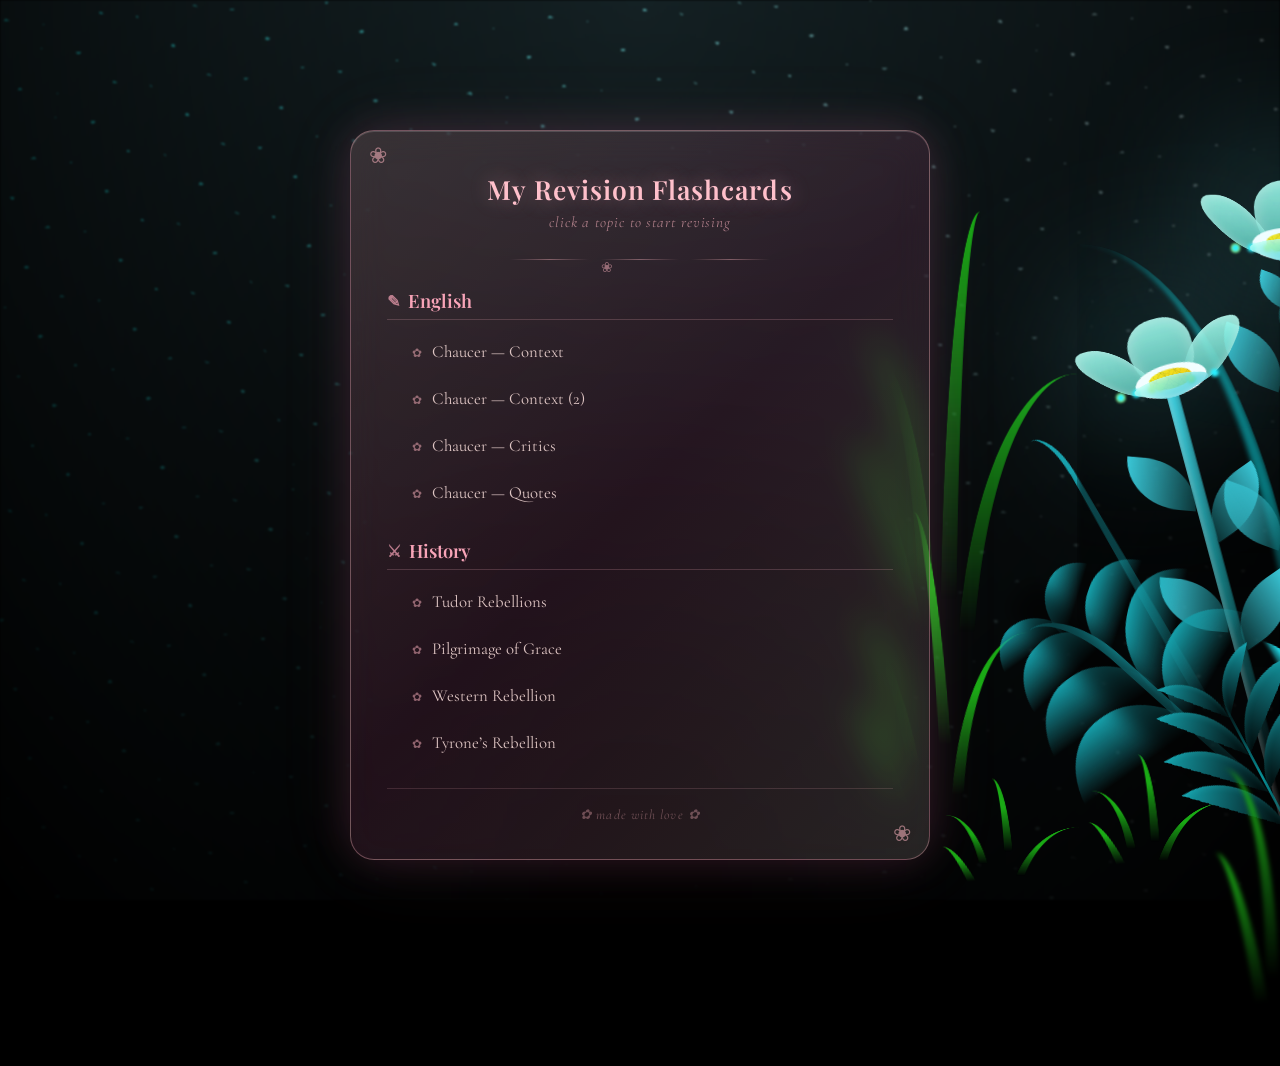
==== index.html @ 647a9990 "chaucer" ====
<!DOCTYPE html>
<html lang="en">
<head>
  <meta charset="UTF-8">
  <meta name="viewport" content="width=device-width, initial-scale=1.0">
  <title>Flashcards</title>
  <style>
    @import url('https://fonts.googleapis.com/css2?family=Playfair+Display:ital,wght@0,400;0,600;1,400&family=Cormorant+Garamond:ital,wght@0,400;0,600;1,400&display=swap');

    *, *::after, *::before {
      padding: 0;
      margin: 0;
      box-sizing: border-box;
    }

    :root {
      --dark-color: #000;
    }

    body {
      display: flex;
      align-items: flex-end;
      justify-content: center;
      min-height: 100vh;
      background-color: var(--dark-color);
      overflow-x: hidden;
      overflow-y: auto;
      perspective: 1000px;
    }

    /* ── Night sky ── */
    .night {
      position: fixed;
      left: 50%; top: 0;
      transform: translateX(-50%);
      width: 100%; height: 100%;
      filter: blur(0.1vmin);
      background-image:
        radial-gradient(ellipse at top, transparent 0%, var(--dark-color)),
        radial-gradient(ellipse at bottom, var(--dark-color), rgba(145,233,255,0.2)),
        repeating-linear-gradient(220deg, #000 0px, #000 19px, transparent 19px, transparent 22px),
        repeating-linear-gradient(189deg, #000 0px, #000 19px, transparent 19px, transparent 22px),
        repeating-linear-gradient(148deg, #000 0px, #000 19px, transparent 19px, transparent 22px),
        linear-gradient(90deg, rgb(0,255,250), rgb(240,240,240));
    }

    /* ── Bibliography Panel ── */
    .bibliography {
      position: relative;
      z-index: 200;
      width: 90%;
      max-width: 580px;
      margin: 60px auto 40px;
      padding: 40px 36px 36px;
      background: linear-gradient(135deg, rgba(255,182,193,0.18) 0%, rgba(255,105,180,0.12) 50%, rgba(255,228,225,0.15) 100%);
      backdrop-filter: blur(18px);
      -webkit-backdrop-filter: blur(18px);
      border: 1.5px solid rgba(255,182,193,0.35);
      border-radius: 24px;
      box-shadow:
        0 0 40px rgba(255,105,180,0.15),
        0 0 80px rgba(255,182,193,0.08),
        inset 0 1px 0 rgba(255,255,255,0.15);
    }

    .bibliography::before,
    .bibliography::after {
      content: "\2740";
      position: absolute;
      font-size: 22px;
      color: rgba(255,182,193,0.55);
    }
    .bibliography::before { top: 12px; left: 18px; }
    .bibliography::after  { bottom: 12px; right: 18px; content: "\2740"; }

    .bibliography h1 {
      font-family: 'Playfair Display', Georgia, serif;
      font-size: 1.65rem;
      font-weight: 600;
      text-align: center;
      color: #ffc0cb;
      margin-bottom: 6px;
      letter-spacing: 0.04em;
      text-shadow: 0 0 20px rgba(255,182,193,0.4);
    }

    .bibliography .subtitle {
      text-align: center;
      font-family: 'Cormorant Garamond', Georgia, serif;
      font-style: italic;
      font-size: 0.95rem;
      color: rgba(255,182,193,0.6);
      margin-bottom: 28px;
      letter-spacing: 0.06em;
    }

    .bibliography .divider {
      display: flex;
      align-items: center;
      gap: 12px;
      margin: 0 auto 28px;
      max-width: 260px;
    }
    .bibliography .divider span {
      flex: 1;
      height: 1px;
      background: linear-gradient(90deg, transparent, rgba(255,182,193,0.4), transparent);
    }
    .bibliography .divider .flower-icon {
      font-size: 14px;
      color: rgba(255,182,193,0.5);
    }

    .subject-group {
      margin-bottom: 26px;
    }

    .subject-group h2 {
      font-family: 'Playfair Display', Georgia, serif;
      font-size: 1.15rem;
      font-weight: 600;
      color: #f8a4b8;
      margin-bottom: 12px;
      padding-bottom: 6px;
      border-bottom: 1px solid rgba(255,182,193,0.2);
      display: flex;
      align-items: center;
      gap: 8px;
    }

    .subject-group h2 .icon {
      font-size: 16px;
      opacity: 0.7;
    }

    .topic-links {
      list-style: none;
      padding-left: 8px;
    }

    .topic-links li {
      margin-bottom: 8px;
    }

    .topic-links a {
      font-family: 'Cormorant Garamond', Georgia, serif;
      font-size: 1.05rem;
      color: rgba(255,228,225,0.85);
      text-decoration: none;
      padding: 8px 16px;
      display: inline-block;
      border-radius: 12px;
      border: 1px solid transparent;
      transition: all 0.3s ease;
      position: relative;
    }

    .topic-links a::before {
      content: "\273F";
      margin-right: 10px;
      font-size: 12px;
      color: rgba(255,182,193,0.5);
      transition: color 0.3s ease;
    }

    .topic-links a:hover {
      background: rgba(255,182,193,0.12);
      border-color: rgba(255,182,193,0.25);
      color: #fff;
      text-shadow: 0 0 12px rgba(255,182,193,0.3);
    }

    .topic-links a:hover::before {
      color: #ffb6c1;
    }

    .bib-footer {
      text-align: center;
      margin-top: 20px;
      padding-top: 16px;
      border-top: 1px solid rgba(255,182,193,0.15);
    }

    .bib-footer span {
      font-family: 'Cormorant Garamond', Georgia, serif;
      font-style: italic;
      font-size: 0.85rem;
      color: rgba(255,182,193,0.35);
      letter-spacing: 0.08em;
    }

    /* ── Flowers ── */
    .flowers {
      position: relative;
      transform: scale(0.9);
    }

    .flower {
      position: absolute;
      bottom: 10vmin;
      transform-origin: bottom center;
      z-index: 10;
      --fl-speed: 0.8s;
    }

    /* Flower 1 */
    .flower--1 { animation: moving-flower-1 4s linear infinite; }
    .flower--1 .flower__line { height: 70vmin; animation-delay: 0.3s; }
    .flower--1 .flower__line__leaf--1 { animation: blooming-leaf-right var(--fl-speed) 1.6s backwards; }
    .flower--1 .flower__line__leaf--2 { animation: blooming-leaf-right var(--fl-speed) 1.4s backwards; }
    .flower--1 .flower__line__leaf--3 { animation: blooming-leaf-left var(--fl-speed) 1.2s backwards; }
    .flower--1 .flower__line__leaf--4 { animation: blooming-leaf-left var(--fl-speed) 1s backwards; }
    .flower--1 .flower__line__leaf--5 { animation: blooming-leaf-right var(--fl-speed) 1.8s backwards; }
    .flower--1 .flower__line__leaf--6 { animation: blooming-leaf-left var(--fl-speed) 2s backwards; }

    /* Flower 2 */
    .flower--2 { left: 50%; transform: rotate(20deg); animation: moving-flower-2 4s linear infinite; }
    .flower--2 .flower__line { height: 60vmin; animation-delay: 0.6s; }
    .flower--2 .flower__line__leaf--1 { animation: blooming-leaf-right var(--fl-speed) 1.9s backwards; }
    .flower--2 .flower__line__leaf--2 { animation: blooming-leaf-right var(--fl-speed) 1.7s backwards; }
    .flower--2 .flower__line__leaf--3 { animation: blooming-leaf-left var(--fl-speed) 1.5s backwards; }
    .flower--2 .flower__line__leaf--4 { animation: blooming-leaf-left var(--fl-speed) 1.3s backwards; }

    /* Flower 3 */
    .flower--3 { left: 50%; transform: rotate(-15deg); animation: moving-flower-3 4s linear infinite; }
    .flower--3 .flower__line { animation-delay: 0.9s; }
    .flower--3 .flower__line__leaf--1 { animation: blooming-leaf-right var(--fl-speed) 2.5s backwards; }
    .flower--3 .flower__line__leaf--2 { animation: blooming-leaf-right var(--fl-speed) 2.3s backwards; }
    .flower--3 .flower__line__leaf--3 { animation: blooming-leaf-left var(--fl-speed) 2.1s backwards; }
    .flower--3 .flower__line__leaf--4 { animation: blooming-leaf-left var(--fl-speed) 1.9s backwards; }

    /* Flower leafs (petals) */
    .flower__leafs {
      position: relative;
      animation: blooming-flower 2s backwards;
    }
    .flower__leafs--1 { animation-delay: 1.1s; }
    .flower__leafs--2 { animation-delay: 1.4s; }
    .flower__leafs--3 { animation-delay: 1.7s; }

    .flower__leafs::after {
      content: "";
      position: absolute;
      left: 0; top: 0;
      transform: translate(-50%, -100%);
      width: 8vmin; height: 8vmin;
      background-color: #6bf0ff;
      filter: blur(10vmin);
    }

    .flower__leaf {
      position: absolute;
      bottom: 0; left: 50%;
      width: 8vmin; height: 11vmin;
      border-radius: 51% 49% 47% 53% / 44% 45% 55% 69%;
      background-color: #a7ffee;
      background-image: linear-gradient(to top, #54b8aa, #a7ffee);
      transform-origin: bottom center;
      opacity: 0.9;
      box-shadow: inset 0 0 2vmin rgba(255,255,255,0.5);
    }
    .flower__leaf--1 { transform: translate(-10%, 1%) rotateY(40deg) rotateX(-50deg); }
    .flower__leaf--2 { transform: translate(-50%, -4%) rotateX(40deg); }
    .flower__leaf--3 { transform: translate(-90%, 0%) rotateY(45deg) rotateX(50deg); }
    .flower__leaf--4 {
      width: 8vmin; height: 8vmin;
      transform-origin: bottom left;
      border-radius: 4vmin 10vmin 4vmin 4vmin;
      transform: translate(-0%, 18%) rotateX(70deg) rotate(-43deg);
      background-image: linear-gradient(to top, #39c6d6, #a7ffee);
      z-index: 1; opacity: 0.8;
    }

    /* White circle (flower center) */
    .flower__white-circle {
      position: absolute;
      left: -3.5vmin; top: -3vmin;
      width: 9vmin; height: 4vmin;
      border-radius: 50%;
      background-color: #fff;
    }
    .flower__white-circle::after {
      content: "";
      position: absolute;
      left: 50%; top: 45%;
      transform: translate(-50%, -50%);
      width: 60%; height: 60%;
      border-radius: inherit;
      background-image:
        repeating-linear-gradient(135deg, rgba(0,0,0,0.03) 0px, rgba(0,0,0,0.03) 1px, transparent 1px, transparent 12px),
        repeating-linear-gradient(45deg, rgba(0,0,0,0.03) 0px, rgba(0,0,0,0.03) 1px, transparent 1px, transparent 12px),
        repeating-linear-gradient(67.5deg, rgba(0,0,0,0.03) 0px, rgba(0,0,0,0.03) 1px, transparent 1px, transparent 12px),
        repeating-linear-gradient(135deg, rgba(0,0,0,0.03) 0px, rgba(0,0,0,0.03) 1px, transparent 1px, transparent 12px),
        repeating-linear-gradient(45deg, rgba(0,0,0,0.03) 0px, rgba(0,0,0,0.03) 1px, transparent 1px, transparent 12px),
        repeating-linear-gradient(112.5deg, rgba(0,0,0,0.03) 0px, rgba(0,0,0,0.03) 1px, transparent 1px, transparent 12px),
        repeating-linear-gradient(112.5deg, rgba(0,0,0,0.03) 0px, rgba(0,0,0,0.03) 1px, transparent 1px, transparent 12px),
        repeating-linear-gradient(45deg, rgba(0,0,0,0.03) 0px, rgba(0,0,0,0.03) 1px, transparent 1px, transparent 12px),
        repeating-linear-gradient(22.5deg, rgba(0,0,0,0.03) 0px, rgba(0,0,0,0.03) 1px, transparent 1px, transparent 12px),
        repeating-linear-gradient(45deg, rgba(0,0,0,0.03) 0px, rgba(0,0,0,0.03) 1px, transparent 1px, transparent 12px),
        repeating-linear-gradient(22.5deg, rgba(0,0,0,0.03) 0px, rgba(0,0,0,0.03) 1px, transparent 1px, transparent 12px),
        repeating-linear-gradient(135deg, rgba(0,0,0,0.03) 0px, rgba(0,0,0,0.03) 1px, transparent 1px, transparent 12px),
        repeating-linear-gradient(157.5deg, rgba(0,0,0,0.03) 0px, rgba(0,0,0,0.03) 1px, transparent 1px, transparent 12px),
        repeating-linear-gradient(67.5deg, rgba(0,0,0,0.03) 0px, rgba(0,0,0,0.03) 1px, transparent 1px, transparent 12px),
        repeating-linear-gradient(67.5deg, rgba(0,0,0,0.03) 0px, rgba(0,0,0,0.03) 1px, transparent 1px, transparent 12px),
        linear-gradient(90deg, rgb(255,235,18), rgb(255,206,0));
    }

    /* Flower stem */
    .flower__line {
      height: 55vmin;
      width: 1.5vmin;
      background-image:
        linear-gradient(to left, rgba(0,0,0,0.2), transparent, rgba(255,255,255,0.2)),
        linear-gradient(to top, transparent 10%, #14757a, #39c6d6);
      box-shadow: inset 0 0 2px rgba(0,0,0,0.5);
      animation: grow-flower-tree 4s backwards;
    }

    .flower__line__leaf {
      --w: 7vmin;
      --h: calc(var(--w) + 2vmin);
      position: absolute;
      top: 20%; left: 90%;
      width: var(--w); height: var(--h);
      border-top-right-radius: var(--h);
      border-bottom-left-radius: var(--h);
      background-image: linear-gradient(to top, rgba(20,117,122,0.4), #39c6d6);
    }
    .flower__line__leaf--1 { transform: rotate(70deg) rotateY(30deg); }
    .flower__line__leaf--2 { top: 45%; transform: rotate(70deg) rotateY(30deg); }
    .flower__line__leaf--3,
    .flower__line__leaf--4,
    .flower__line__leaf--6 {
      border-top-right-radius: 0;
      border-bottom-left-radius: 0;
      border-top-left-radius: var(--h);
      border-bottom-right-radius: var(--h);
      left: -460%; top: 12%;
      transform: rotate(-70deg) rotateY(30deg);
    }
    .flower__line__leaf--4 { top: 40%; }
    .flower__line__leaf--5 { top: 0; transform-origin: left; transform: rotate(70deg) rotateY(30deg) scale(0.6); }
    .flower__line__leaf--6 { top: -2%; left: -450%; transform-origin: right; transform: rotate(-70deg) rotateY(30deg) scale(0.6); }

    /* Lights */
    .flower__light {
      position: absolute;
      bottom: 0vmin;
      width: 1vmin; height: 1vmin;
      background-color: rgb(255,251,0);
      border-radius: 50%;
      filter: blur(0.2vmin);
      animation: light-ans 4s linear infinite backwards;
    }
    .flower__light:nth-child(odd) { background-color: #23f0ff; }
    .flower__light--1 { left: -2vmin; animation-delay: 1s; }
    .flower__light--2 { left: 3vmin; animation-delay: 0.5s; }
    .flower__light--3 { left: -6vmin; animation-delay: 0.3s; }
    .flower__light--4 { left: 6vmin; animation-delay: 0.9s; }
    .flower__light--5 { left: -1vmin; animation-delay: 1.5s; }
    .flower__light--6 { left: -4vmin; animation-delay: 3s; }
    .flower__light--7 { left: 3vmin; animation-delay: 2s; }
    .flower__light--8 { left: -6vmin; animation-delay: 3.5s; }

    /* Grass */
    .flower__grass {
      --c: #159faa;
      --line-w: 1.5vmin;
      position: absolute;
      bottom: 12vmin; left: -7vmin;
      display: flex;
      flex-direction: column;
      align-items: flex-end;
      z-index: 20;
      transform-origin: bottom center;
      transform: rotate(-48deg) rotateY(40deg);
    }
    .flower__grass--1 { animation: moving-grass 2s linear infinite; }
    .flower__grass--2 {
      left: 2vmin; bottom: 10vmin;
      transform: scale(0.5) rotate(75deg) rotateX(10deg) rotateY(-200deg);
      opacity: 0.8; z-index: 0;
      animation: moving-grass--2 1.5s linear infinite;
    }
    .flower__grass--top {
      width: 7vmin; height: 10vmin;
      border-top-right-radius: 100%;
      border-right: var(--line-w) solid var(--c);
      transform-origin: bottom center;
      transform: rotate(-2deg);
    }
    .flower__grass--bottom {
      margin-top: -2px;
      width: var(--line-w); height: 25vmin;
      background-image: linear-gradient(to top, transparent, var(--c));
    }

    .flower__grass__leaf {
      --size: 10vmin;
      position: absolute;
      width: calc(var(--size) * 2.1);
      height: var(--size);
      border-top-left-radius: var(--size);
      border-top-right-radius: var(--size);
      background-image: linear-gradient(to top, transparent, transparent 30%, var(--c));
      z-index: 100;
    }
    .flower__grass__leaf--1 { top: -6%; left: 30%; --size: 6vmin; transform: rotate(-20deg); animation: growing-grass-ans--1 2s 2.6s backwards; }
    .flower__grass__leaf--2 { top: -5%; left: -110%; --size: 6vmin; transform: rotate(10deg); animation: growing-grass-ans--2 2s 2.4s linear backwards; }
    .flower__grass__leaf--3 { top: 5%; left: 60%; --size: 8vmin; transform: rotate(-18deg) rotateX(-20deg); animation: growing-grass-ans--3 2s 2.2s linear backwards; }
    .flower__grass__leaf--4 { top: 6%; left: -135%; --size: 8vmin; transform: rotate(2deg); animation: growing-grass-ans--4 2s 2s linear backwards; }
    .flower__grass__leaf--5 { top: 20%; left: 60%; --size: 10vmin; transform: rotate(-24deg) rotateX(-20deg); animation: growing-grass-ans--5 2s 1.8s linear backwards; }
    .flower__grass__leaf--6 { top: 22%; left: -180%; --size: 10vmin; transform: rotate(10deg); animation: growing-grass-ans--6 2s 1.6s linear backwards; }
    .flower__grass__leaf--7 { top: 39%; left: 70%; --size: 10vmin; transform: rotate(-10deg); animation: growing-grass-ans--7 2s 1.4s linear backwards; }
    .flower__grass__leaf--8 { top: 40%; left: -215%; --size: 11vmin; transform: rotate(10deg); animation: growing-grass-ans--8 2s 1.2s linear backwards; }

    @keyframes growing-grass-ans--1 { 0% { transform-origin: bottom left; transform: rotate(-20deg) scale(0); } }
    @keyframes growing-grass-ans--2 { 0% { transform-origin: bottom right; transform: rotate(10deg) scale(0); } }
    @keyframes growing-grass-ans--3 { 0% { transform-origin: bottom left; transform: rotate(-18deg) rotateX(-20deg) scale(0); } }
    @keyframes growing-grass-ans--4 { 0% { transform-origin: bottom right; transform: rotate(2deg) scale(0); } }
    @keyframes growing-grass-ans--5 { 0% { transform-origin: bottom left; transform: rotate(-24deg) rotateX(-20deg) scale(0); } }
    @keyframes growing-grass-ans--6 { 0% { transform-origin: bottom right; transform: rotate(10deg) scale(0); } }
    @keyframes growing-grass-ans--7 { 0% { transform-origin: bottom left; transform: rotate(-10deg) scale(0); } }
    @keyframes growing-grass-ans--8 { 0% { transform-origin: bottom right; transform: rotate(10deg) scale(0); } }

    .flower__grass__overlay {
      position: absolute;
      top: -10%; right: 0%;
      width: 100%; height: 100%;
      background-color: rgba(0,0,0,0.6);
      filter: blur(1.5vmin);
      z-index: 100;
    }

    /* G-long */
    .flower__g-long {
      --w: 2vmin; --h: 6vmin; --c: #159faa;
      position: absolute;
      bottom: 10vmin; left: -3vmin;
      transform-origin: bottom center;
      transform: rotate(-30deg) rotateY(-20deg);
      display: flex;
      flex-direction: column;
      align-items: flex-end;
      animation: flower-g-long-ans 3s linear infinite;
    }
    @keyframes flower-g-long-ans {
      0%, 100% { transform: rotate(-30deg) rotateY(-20deg); }
      50% { transform: rotate(-32deg) rotateY(-20deg); }
    }
    .flower__g-long__top {
      top: calc(var(--h) * -1);
      width: calc(var(--w) + 1vmin);
      height: var(--h);
      border-top-right-radius: 100%;
      border-right: 0.7vmin solid var(--c);
      transform: translate(-0.7vmin, 1vmin);
    }
    .flower__g-long__bottom {
      width: var(--w); height: 50vmin;
      transform-origin: bottom center;
      background-image: linear-gradient(to top, transparent 30%, var(--c));
      box-shadow: inset 0 0 2px rgba(0,0,0,0.5);
      clip-path: polygon(35% 0, 65% 1%, 100% 100%, 0% 100%);
    }

    /* G-right */
    .flower__g-right {
      position: absolute;
      bottom: 6vmin; left: -2vmin;
      transform-origin: bottom left;
      transform: rotate(20deg);
    }
    .flower__g-right .leaf {
      width: 30vmin; height: 50vmin;
      border-top-left-radius: 100%;
      border-left: 2vmin solid #079097;
      background-image: linear-gradient(to bottom, transparent, var(--dark-color) 60%);
      -webkit-mask-image: linear-gradient(to top, transparent 30%, #079097 60%);
    }
    .flower__g-right--1 { animation: flower-g-right-ans 2.5s linear infinite; }
    .flower__g-right--2 {
      left: 5vmin;
      transform: rotateY(-180deg);
      animation: flower-g-right-ans--2 3s linear infinite;
    }
    .flower__g-right--2 .leaf { height: 75vmin; filter: blur(0.3vmin); opacity: 0.8; }

    @keyframes flower-g-right-ans {
      0%, 100% { transform: rotate(20deg); }
      50% { transform: rotate(24deg) rotateX(-20deg); }
    }
    @keyframes flower-g-right-ans--2 {
      0%, 100% { transform: rotateY(-180deg) rotate(0deg) rotateX(-20deg); }
      50% { transform: rotateY(-180deg) rotate(6deg) rotateX(-20deg); }
    }

    /* G-front */
    .flower__g-front {
      position: absolute;
      bottom: 6vmin; left: 2.5vmin;
      z-index: 100;
      transform-origin: bottom center;
      transform: rotate(-28deg) rotateY(30deg) scale(1.04);
      animation: flower__g-front-ans 2s linear infinite;
    }
    @keyframes flower__g-front-ans {
      0%, 100% { transform: rotate(-28deg) rotateY(30deg) scale(1.04); }
      50% { transform: rotate(-35deg) rotateY(40deg) scale(1.04); }
    }
    .flower__g-front__line {
      width: 0.3vmin; height: 20vmin;
      background-image: linear-gradient(to top, transparent, #079097, transparent 100%);
      position: relative;
    }
    .flower__g-front__leaf-wrapper {
      position: absolute;
      top: 0; left: 0;
      transform-origin: bottom left;
      transform: rotate(10deg);
    }
    .flower__g-front__leaf-wrapper:nth-child(even) {
      left: 0vmin;
      transform: rotateY(-180deg) rotate(5deg);
      animation: flower__g-front__leaf-left-ans 1s ease-in backwards;
    }
    .flower__g-front__leaf-wrapper:nth-child(odd) {
      animation: flower__g-front__leaf-ans 1s ease-in backwards;
    }
    .flower__g-front__leaf-wrapper--1 { top: -8vmin; transform: scale(0.7); animation: flower__g-front__leaf-ans 1s 5.5s ease-in backwards !important; }
    .flower__g-front__leaf-wrapper--2 { top: -8vmin; transform: rotateY(-180deg) scale(0.7) !important; animation: flower__g-front__leaf-left-ans-2 1s 5.2s ease-in backwards !important; }
    .flower__g-front__leaf-wrapper--3 { top: -3vmin; animation: flower__g-front__leaf-ans 1s 4.9s ease-in backwards !important; }
    .flower__g-front__leaf-wrapper--4 { top: -3vmin; transform: rotateY(-180deg) scale(0.9) !important; animation: flower__g-front__leaf-left-ans-2 1s 4.6s ease-in backwards !important; }
    .flower__g-front__leaf-wrapper--5,
    .flower__g-front__leaf-wrapper--6 { top: 2vmin; }
    .flower__g-front__leaf-wrapper--7,
    .flower__g-front__leaf-wrapper--8 { top: 6.5vmin; }
    .flower__g-front__leaf-wrapper--5 { animation-delay: 4.3s !important; }
    .flower__g-front__leaf-wrapper--6 { animation-delay: 4.1s !important; }
    .flower__g-front__leaf-wrapper--7 { animation-delay: 3.8s !important; }
    .flower__g-front__leaf-wrapper--8 { animation-delay: 3.5s !important; }

    @keyframes flower__g-front__leaf-ans { 0% { transform: rotate(10deg) scale(0); } }
    @keyframes flower__g-front__leaf-left-ans { 0% { transform: rotateY(-180deg) rotate(5deg) scale(0); } }
    @keyframes flower__g-front__leaf-left-ans-2 { 0% { transform: rotateY(-180deg) scale(0); } }

    .flower__g-front__leaf {
      width: 10vmin; height: 10vmin;
      border-radius: 100% 0% 0% 100% / 100% 100% 0% 0%;
      box-shadow: inset 0 2px 1vmin hsla(184,97%,58%,0.2);
      background-image:
        linear-gradient(to bottom left, transparent, var(--dark-color)),
        linear-gradient(to bottom right, #159faa 50%, transparent 50%, transparent);
      -webkit-mask-image: linear-gradient(to bottom right, #159faa 50%, transparent 50%, transparent);
      mask-image: linear-gradient(to bottom right, #159faa 50%, transparent 50%, transparent);
    }

    /* G-fr */
    .flower__g-fr {
      position: absolute;
      bottom: -4vmin; left: 0vmin;
      transform-origin: bottom left;
      z-index: 10;
      animation: flower__g-fr-ans 2s linear infinite;
    }
    @keyframes flower__g-fr-ans {
      0%, 100% { transform: rotate(2deg); }
      50% { transform: rotate(4deg); }
    }
    .flower__g-fr > .leaf {
      width: 30vmin; height: 50vmin;
      border-top-left-radius: 100%;
      border-left: 2vmin solid #079097;
      -webkit-mask-image: linear-gradient(to top, transparent 25%, #079097 50%);
      position: relative; z-index: 1;
    }
    .flower__g-fr__leaf {
      position: absolute;
      top: 0; left: 0;
      width: 10vmin; height: 10vmin;
      border-radius: 100% 0% 0% 100% / 100% 100% 0% 0%;
      box-shadow: inset 0 2px 1vmin hsla(184,97%,58%,0.2);
      background-image:
        linear-gradient(to bottom left, transparent, var(--dark-color) 98%),
        linear-gradient(to bottom right, #23f0ff 45%, transparent 50%, transparent);
      -webkit-mask-image: linear-gradient(135deg, #159faa 40%, transparent 50%, transparent);
    }
    .flower__g-fr__leaf--1 { left: 20vmin; transform: rotate(45deg); animation: flower__g-fr-leaft-ans-1 0.5s 5.2s linear backwards; }
    .flower__g-fr__leaf--2 { left: 12vmin; top: -7vmin; transform: rotate(25deg) rotateY(-180deg); animation: flower__g-fr-leaft-ans-6 0.5s 5s linear backwards; }
    .flower__g-fr__leaf--3 { left: 15vmin; top: 6vmin; transform: rotate(55deg); animation: flower__g-fr-leaft-ans-5 0.5s 4.8s linear backwards; }
    .flower__g-fr__leaf--4 { left: 6vmin; top: -2vmin; transform: rotate(25deg) rotateY(-180deg); animation: flower__g-fr-leaft-ans-6 0.5s 4.6s linear backwards; }
    .flower__g-fr__leaf--5 { left: 10vmin; top: 14vmin; transform: rotate(55deg); animation: flower__g-fr-leaft-ans-5 0.5s 4.4s linear backwards; }
    .flower__g-fr__leaf--6 { left: 0vmin; top: 6vmin; transform: rotate(25deg) rotateY(-180deg); animation: flower__g-fr-leaft-ans-6 0.5s 4.2s linear backwards; }
    .flower__g-fr__leaf--7 { left: 5vmin; top: 22vmin; transform: rotate(45deg); animation: flower__g-fr-leaft-ans-7 0.5s 4s linear backwards; }
    .flower__g-fr__leaf--8 { left: -4vmin; top: 15vmin; transform: rotate(15deg) rotateY(-180deg); animation: flower__g-fr-leaft-ans-8 0.5s 3.8s linear backwards; }

    @keyframes flower__g-fr-leaft-ans-1 { 0% { transform-origin: left; transform: rotate(45deg) scale(0); } }
    @keyframes flower__g-fr-leaft-ans-5 { 0% { transform-origin: left; transform: rotate(55deg) scale(0); } }
    @keyframes flower__g-fr-leaft-ans-6 { 0% { transform-origin: right; transform: rotate(25deg) rotateY(-180deg) scale(0); } }
    @keyframes flower__g-fr-leaft-ans-7 { 0% { transform-origin: left; transform: rotate(45deg) scale(0); } }
    @keyframes flower__g-fr-leaft-ans-8 { 0% { transform-origin: right; transform: rotate(15deg) rotateY(-180deg) scale(0); } }

    /* Long grass */
    .long-g {
      position: absolute;
      bottom: 25vmin; left: -42vmin;
      transform-origin: bottom left;
    }
    .long-g--1 { bottom: 0vmin; transform: scale(0.8) rotate(-5deg); }
    .long-g--1 .leaf { -webkit-mask-image: linear-gradient(to top, transparent 40%, #079097 80%) !important; }
    .long-g--1 .leaf--1 { --w: 5vmin; --h: 60vmin; left: -2vmin; transform: rotate(3deg) rotateY(-180deg); }

    .long-g--2,
    .long-g--3 {
      bottom: -3vmin; left: -35vmin;
      transform-origin: center;
      transform: scale(0.6) rotateX(60deg);
    }
    .long-g--2 .leaf,
    .long-g--3 .leaf { -webkit-mask-image: linear-gradient(to top, transparent 50%, #079097 80%) !important; }
    .long-g--2 .leaf--1,
    .long-g--3 .leaf--1 { left: -1vmin; transform: rotateY(-180deg); }

    .long-g--3 { left: -17vmin; bottom: 0vmin; }
    .long-g--3 .leaf { -webkit-mask-image: linear-gradient(to top, transparent 40%, #079097 80%) !important; }

    .long-g--4 { left: 25vmin; bottom: -3vmin; transform-origin: center; transform: scale(0.6) rotateX(60deg); }
    .long-g--4 .leaf { -webkit-mask-image: linear-gradient(to top, transparent 50%, #079097 80%) !important; }

    .long-g--5 { left: 42vmin; bottom: 0vmin; transform: scale(0.8) rotate(2deg); }
    .long-g--6 { left: 0vmin; bottom: -20vmin; z-index: 100; filter: blur(0.3vmin); transform: scale(0.8) rotate(2deg); }
    .long-g--7 { left: 35vmin; bottom: 20vmin; z-index: -1; filter: blur(0.3vmin); transform: scale(0.6) rotate(2deg); opacity: 0.7; }

    .long-g .leaf {
      --w: 15vmin; --h: 40vmin; --c: #1aaa15;
      position: absolute; bottom: 0;
      width: var(--w); height: var(--h);
      border-top-left-radius: 100%;
      border-left: 2vmin solid var(--c);
      -webkit-mask-image: linear-gradient(to top, transparent 20%, var(--dark-color));
      transform-origin: bottom center;
    }
    .long-g .leaf--0 { left: 2vmin; animation: leaf-ans-1 4s linear infinite; }
    .long-g .leaf--1 { --w: 5vmin; --h: 60vmin; animation: leaf-ans-1 4s linear infinite; }
    .long-g .leaf--2 { --w: 10vmin; --h: 40vmin; left: -0.5vmin; bottom: 5vmin; transform-origin: bottom left; transform: rotateY(-180deg); animation: leaf-ans-2 3s linear infinite; }
    .long-g .leaf--3 { --w: 5vmin; --h: 30vmin; left: -1vmin; bottom: 3.2vmin; transform-origin: bottom left; transform: rotate(-10deg) rotateY(-180deg); animation: leaf-ans-3 3s linear infinite; }

    /* ── Keyframes ── */
    @keyframes leaf-ans-1 {
      0%, 100% { transform: rotate(-5deg) scale(1); }
      50% { transform: rotate(5deg) scale(1.1); }
    }
    @keyframes leaf-ans-2 {
      0%, 100% { transform: rotateY(-180deg) rotate(5deg); }
      50% { transform: rotateY(-180deg) rotate(0deg) scale(1.1); }
    }
    @keyframes leaf-ans-3 {
      0%, 100% { transform: rotate(-10deg) rotateY(-180deg); }
      50% { transform: rotate(-20deg) rotateY(-180deg); }
    }

    .grow-ans { animation: grow-ans 2s var(--d) backwards; }
    @keyframes grow-ans { 0% { transform: scale(0); opacity: 0; } }

    @keyframes light-ans {
      0%   { opacity: 0; transform: translateY(0vmin); }
      25%  { opacity: 1; transform: translateY(-5vmin) translateX(-2vmin); }
      50%  { opacity: 1; transform: translateY(-15vmin) translateX(2vmin); filter: blur(0.2vmin); }
      75%  { transform: translateY(-20vmin) translateX(-2vmin); filter: blur(0.2vmin); }
      100% { transform: translateY(-30vmin); opacity: 0; filter: blur(1vmin); }
    }

    @keyframes moving-flower-1 {
      0%, 100% { transform: rotate(2deg); }
      50% { transform: rotate(-2deg); }
    }
    @keyframes moving-flower-2 {
      0%, 100% { transform: rotate(18deg); }
      50% { transform: rotate(14deg); }
    }
    @keyframes moving-flower-3 {
      0%, 100% { transform: rotate(-18deg); }
      50% { transform: rotate(-20deg) rotateY(-10deg); }
    }
    @keyframes blooming-leaf-right { 0% { transform-origin: left; transform: rotate(70deg) rotateY(30deg) scale(0); } }
    @keyframes blooming-leaf-left { 0% { transform-origin: right; transform: rotate(-70deg) rotateY(30deg) scale(0); } }
    @keyframes grow-flower-tree { 0% { height: 0; border-radius: 1vmin; } }
    @keyframes blooming-flower { 0% { transform: scale(0); } }
    @keyframes moving-grass {
      0%, 100% { transform: rotate(-48deg) rotateY(40deg); }
      50% { transform: rotate(-50deg) rotateY(40deg); }
    }
    @keyframes moving-grass--2 {
      0%, 100% { transform: scale(0.5) rotate(75deg) rotateX(10deg) rotateY(-200deg); }
      50% { transform: scale(0.5) rotate(79deg) rotateX(10deg) rotateY(-200deg); }
    }
    .growing-grass { animation: growing-grass-ans 1s 2s backwards; }
    @keyframes growing-grass-ans { 0% { transform: scale(0); } }

    .not-loaded * { animation-play-state: paused !important; }
  </style>
</head>
<body class="not-loaded">
  <div class="night"></div>

  <!-- Bibliography -->
  <div class="bibliography">
    <h1>My Revision Flashcards</h1>
    <p class="subtitle">click a topic to start revising</p>
    <div class="divider"><span></span><span class="flower-icon">&#10048;</span><span></span></div>

    <div class="subject-group">
      <h2><span class="icon">&#9998;</span> English</h2>
      <ul class="topic-links">
        <li><a href="chaucer-context-flashcards.html" target="_blank">Chaucer &mdash; Context</a></li>
        <li><a href="chaucer-context-flashcards (2).html" target="_blank">Chaucer &mdash; Context (2)</a></li>
        <li><a href="flashcards_chaucer_critics (1).html" target="_blank">Chaucer &mdash; Critics</a></li>
        <li><a href="flashcards_chaucer_quotes (1).html" target="_blank">Chaucer &mdash; Quotes</a></li>
      </ul>
    </div>

    <div class="subject-group">
      <h2><span class="icon">&#9876;</span> History</h2>
      <ul class="topic-links">
        <li><a href="tudor_rebellion_notes.html" target="_blank">Tudor Rebellions</a></li>
        <li><a href="pilgrimage-of-grace-flashcards.html" target="_blank">Pilgrimage of Grace</a></li>
        <li><a href="western-rebellion-flashcards.html" target="_blank">Western Rebellion</a></li>
        <li><a href="tyrone-flashcards.html" target="_blank">Tyrone&rsquo;s Rebellion</a></li>
      </ul>
    </div>

    <div class="bib-footer">
      <span>&#10047; made with love &#10047;</span>
    </div>
  </div>

  <!-- Flowers -->
  <div class="flowers">
    <div class="flower flower--1">
      <div class="flower__leafs flower__leafs--1">
        <div class="flower__leaf flower__leaf--1"></div>
        <div class="flower__leaf flower__leaf--2"></div>
        <div class="flower__leaf flower__leaf--3"></div>
        <div class="flower__leaf flower__leaf--4"></div>
        <div class="flower__white-circle"></div>
        <div class="flower__light flower__light--1"></div>
        <div class="flower__light flower__light--2"></div>
        <div class="flower__light flower__light--3"></div>
        <div class="flower__light flower__light--4"></div>
        <div class="flower__light flower__light--5"></div>
        <div class="flower__light flower__light--6"></div>
        <div class="flower__light flower__light--7"></div>
        <div class="flower__light flower__light--8"></div>
      </div>
      <div class="flower__line">
        <div class="flower__line__leaf flower__line__leaf--1"></div>
        <div class="flower__line__leaf flower__line__leaf--2"></div>
        <div class="flower__line__leaf flower__line__leaf--3"></div>
        <div class="flower__line__leaf flower__line__leaf--4"></div>
        <div class="flower__line__leaf flower__line__leaf--5"></div>
        <div class="flower__line__leaf flower__line__leaf--6"></div>
      </div>
    </div>

    <div class="flower flower--2">
      <div class="flower__leafs flower__leafs--2">
        <div class="flower__leaf flower__leaf--1"></div>
        <div class="flower__leaf flower__leaf--2"></div>
        <div class="flower__leaf flower__leaf--3"></div>
        <div class="flower__leaf flower__leaf--4"></div>
        <div class="flower__white-circle"></div>
        <div class="flower__light flower__light--1"></div>
        <div class="flower__light flower__light--2"></div>
        <div class="flower__light flower__light--3"></div>
        <div class="flower__light flower__light--4"></div>
        <div class="flower__light flower__light--5"></div>
        <div class="flower__light flower__light--6"></div>
        <div class="flower__light flower__light--7"></div>
        <div class="flower__light flower__light--8"></div>
      </div>
      <div class="flower__line">
        <div class="flower__line__leaf flower__line__leaf--1"></div>
        <div class="flower__line__leaf flower__line__leaf--2"></div>
        <div class="flower__line__leaf flower__line__leaf--3"></div>
        <div class="flower__line__leaf flower__line__leaf--4"></div>
      </div>
    </div>

    <div class="flower flower--3">
      <div class="flower__leafs flower__leafs--3">
        <div class="flower__leaf flower__leaf--1"></div>
        <div class="flower__leaf flower__leaf--2"></div>
        <div class="flower__leaf flower__leaf--3"></div>
        <div class="flower__leaf flower__leaf--4"></div>
        <div class="flower__white-circle"></div>
        <div class="flower__light flower__light--1"></div>
        <div class="flower__light flower__light--2"></div>
        <div class="flower__light flower__light--3"></div>
        <div class="flower__light flower__light--4"></div>
        <div class="flower__light flower__light--5"></div>
        <div class="flower__light flower__light--6"></div>
        <div class="flower__light flower__light--7"></div>
        <div class="flower__light flower__light--8"></div>
      </div>
      <div class="flower__line">
        <div class="flower__line__leaf flower__line__leaf--1"></div>
        <div class="flower__line__leaf flower__line__leaf--2"></div>
        <div class="flower__line__leaf flower__line__leaf--3"></div>
        <div class="flower__line__leaf flower__line__leaf--4"></div>
      </div>
    </div>

    <div class="grow-ans" style="--d:1.2s">
      <div class="flower__g-long">
        <div class="flower__g-long__top"></div>
        <div class="flower__g-long__bottom"></div>
      </div>
    </div>

    <div class="growing-grass">
      <div class="flower__grass flower__grass--1">
        <div class="flower__grass--top"></div>
        <div class="flower__grass--bottom"></div>
        <div class="flower__grass__leaf flower__grass__leaf--1"></div>
        <div class="flower__grass__leaf flower__grass__leaf--2"></div>
        <div class="flower__grass__leaf flower__grass__leaf--3"></div>
        <div class="flower__grass__leaf flower__grass__leaf--4"></div>
        <div class="flower__grass__leaf flower__grass__leaf--5"></div>
        <div class="flower__grass__leaf flower__grass__leaf--6"></div>
        <div class="flower__grass__leaf flower__grass__leaf--7"></div>
        <div class="flower__grass__leaf flower__grass__leaf--8"></div>
        <div class="flower__grass__overlay"></div>
      </div>
    </div>

    <div class="growing-grass">
      <div class="flower__grass flower__grass--2">
        <div class="flower__grass--top"></div>
        <div class="flower__grass--bottom"></div>
        <div class="flower__grass__leaf flower__grass__leaf--1"></div>
        <div class="flower__grass__leaf flower__grass__leaf--2"></div>
        <div class="flower__grass__leaf flower__grass__leaf--3"></div>
        <div class="flower__grass__leaf flower__grass__leaf--4"></div>
        <div class="flower__grass__leaf flower__grass__leaf--5"></div>
        <div class="flower__grass__leaf flower__grass__leaf--6"></div>
        <div class="flower__grass__leaf flower__grass__leaf--7"></div>
        <div class="flower__grass__leaf flower__grass__leaf--8"></div>
        <div class="flower__grass__overlay"></div>
      </div>
    </div>

    <div class="grow-ans" style="--d:2.4s">
      <div class="flower__g-right flower__g-right--1"><div class="leaf"></div></div>
    </div>

    <div class="grow-ans" style="--d:2.8s">
      <div class="flower__g-right flower__g-right--2"><div class="leaf"></div></div>
    </div>

    <div class="grow-ans" style="--d:2.8s">
      <div class="flower__g-front">
        <div class="flower__g-front__leaf-wrapper flower__g-front__leaf-wrapper--1"><div class="flower__g-front__leaf"></div></div>
        <div class="flower__g-front__leaf-wrapper flower__g-front__leaf-wrapper--2"><div class="flower__g-front__leaf"></div></div>
        <div class="flower__g-front__leaf-wrapper flower__g-front__leaf-wrapper--3"><div class="flower__g-front__leaf"></div></div>
        <div class="flower__g-front__leaf-wrapper flower__g-front__leaf-wrapper--4"><div class="flower__g-front__leaf"></div></div>
        <div class="flower__g-front__leaf-wrapper flower__g-front__leaf-wrapper--5"><div class="flower__g-front__leaf"></div></div>
        <div class="flower__g-front__leaf-wrapper flower__g-front__leaf-wrapper--6"><div class="flower__g-front__leaf"></div></div>
        <div class="flower__g-front__leaf-wrapper flower__g-front__leaf-wrapper--7"><div class="flower__g-front__leaf"></div></div>
        <div class="flower__g-front__leaf-wrapper flower__g-front__leaf-wrapper--8"><div class="flower__g-front__leaf"></div></div>
        <div class="flower__g-front__line"></div>
      </div>
    </div>

    <div class="grow-ans" style="--d:3.2s">
      <div class="flower__g-fr">
        <div class="leaf"></div>
        <div class="flower__g-fr__leaf flower__g-fr__leaf--1"></div>
        <div class="flower__g-fr__leaf flower__g-fr__leaf--2"></div>
        <div class="flower__g-fr__leaf flower__g-fr__leaf--3"></div>
        <div class="flower__g-fr__leaf flower__g-fr__leaf--4"></div>
        <div class="flower__g-fr__leaf flower__g-fr__leaf--5"></div>
        <div class="flower__g-fr__leaf flower__g-fr__leaf--6"></div>
        <div class="flower__g-fr__leaf flower__g-fr__leaf--7"></div>
        <div class="flower__g-fr__leaf flower__g-fr__leaf--8"></div>
      </div>
    </div>

    <div class="long-g long-g--0">
      <div class="grow-ans" style="--d:3s"><div class="leaf leaf--0"></div></div>
      <div class="grow-ans" style="--d:2.2s"><div class="leaf leaf--1"></div></div>
      <div class="grow-ans" style="--d:3.4s"><div class="leaf leaf--2"></div></div>
      <div class="grow-ans" style="--d:3.6s"><div class="leaf leaf--3"></div></div>
    </div>
    <div class="long-g long-g--1">
      <div class="grow-ans" style="--d:3.6s"><div class="leaf leaf--0"></div></div>
      <div class="grow-ans" style="--d:3.8s"><div class="leaf leaf--1"></div></div>
      <div class="grow-ans" style="--d:4s"><div class="leaf leaf--2"></div></div>
      <div class="grow-ans" style="--d:4.2s"><div class="leaf leaf--3"></div></div>
    </div>
    <div class="long-g long-g--2">
      <div class="grow-ans" style="--d:4s"><div class="leaf leaf--0"></div></div>
      <div class="grow-ans" style="--d:4.2s"><div class="leaf leaf--1"></div></div>
      <div class="grow-ans" style="--d:4.4s"><div class="leaf leaf--2"></div></div>
      <div class="grow-ans" style="--d:4.6s"><div class="leaf leaf--3"></div></div>
    </div>
    <div class="long-g long-g--3">
      <div class="grow-ans" style="--d:4s"><div class="leaf leaf--0"></div></div>
      <div class="grow-ans" style="--d:4.2s"><div class="leaf leaf--1"></div></div>
      <div class="grow-ans" style="--d:3s"><div class="leaf leaf--2"></div></div>
      <div class="grow-ans" style="--d:3.6s"><div class="leaf leaf--3"></div></div>
    </div>
    <div class="long-g long-g--4">
      <div class="grow-ans" style="--d:4s"><div class="leaf leaf--0"></div></div>
      <div class="grow-ans" style="--d:4.2s"><div class="leaf leaf--1"></div></div>
      <div class="grow-ans" style="--d:3s"><div class="leaf leaf--2"></div></div>
      <div class="grow-ans" style="--d:3.6s"><div class="leaf leaf--3"></div></div>
    </div>
    <div class="long-g long-g--5">
      <div class="grow-ans" style="--d:4s"><div class="leaf leaf--0"></div></div>
      <div class="grow-ans" style="--d:4.2s"><div class="leaf leaf--1"></div></div>
      <div class="grow-ans" style="--d:3s"><div class="leaf leaf--2"></div></div>
      <div class="grow-ans" style="--d:3.6s"><div class="leaf leaf--3"></div></div>
    </div>
    <div class="long-g long-g--6">
      <div class="grow-ans" style="--d:4.2s"><div class="leaf leaf--0"></div></div>
      <div class="grow-ans" style="--d:4.4s"><div class="leaf leaf--1"></div></div>
      <div class="grow-ans" style="--d:4.6s"><div class="leaf leaf--2"></div></div>
      <div class="grow-ans" style="--d:4.8s"><div class="leaf leaf--3"></div></div>
    </div>
    <div class="long-g long-g--7">
      <div class="grow-ans" style="--d:3s"><div class="leaf leaf--0"></div></div>
      <div class="grow-ans" style="--d:3.2s"><div class="leaf leaf--1"></div></div>
      <div class="grow-ans" style="--d:3.5s"><div class="leaf leaf--2"></div></div>
      <div class="grow-ans" style="--d:3.6s"><div class="leaf leaf--3"></div></div>
    </div>
  </div>

  <script>
    onload = () => {
      const c = setTimeout(() => {
        document.body.classList.remove("not-loaded");
        clearTimeout(c);
      }, 1000);
    };
  </script>
</body>
</html>
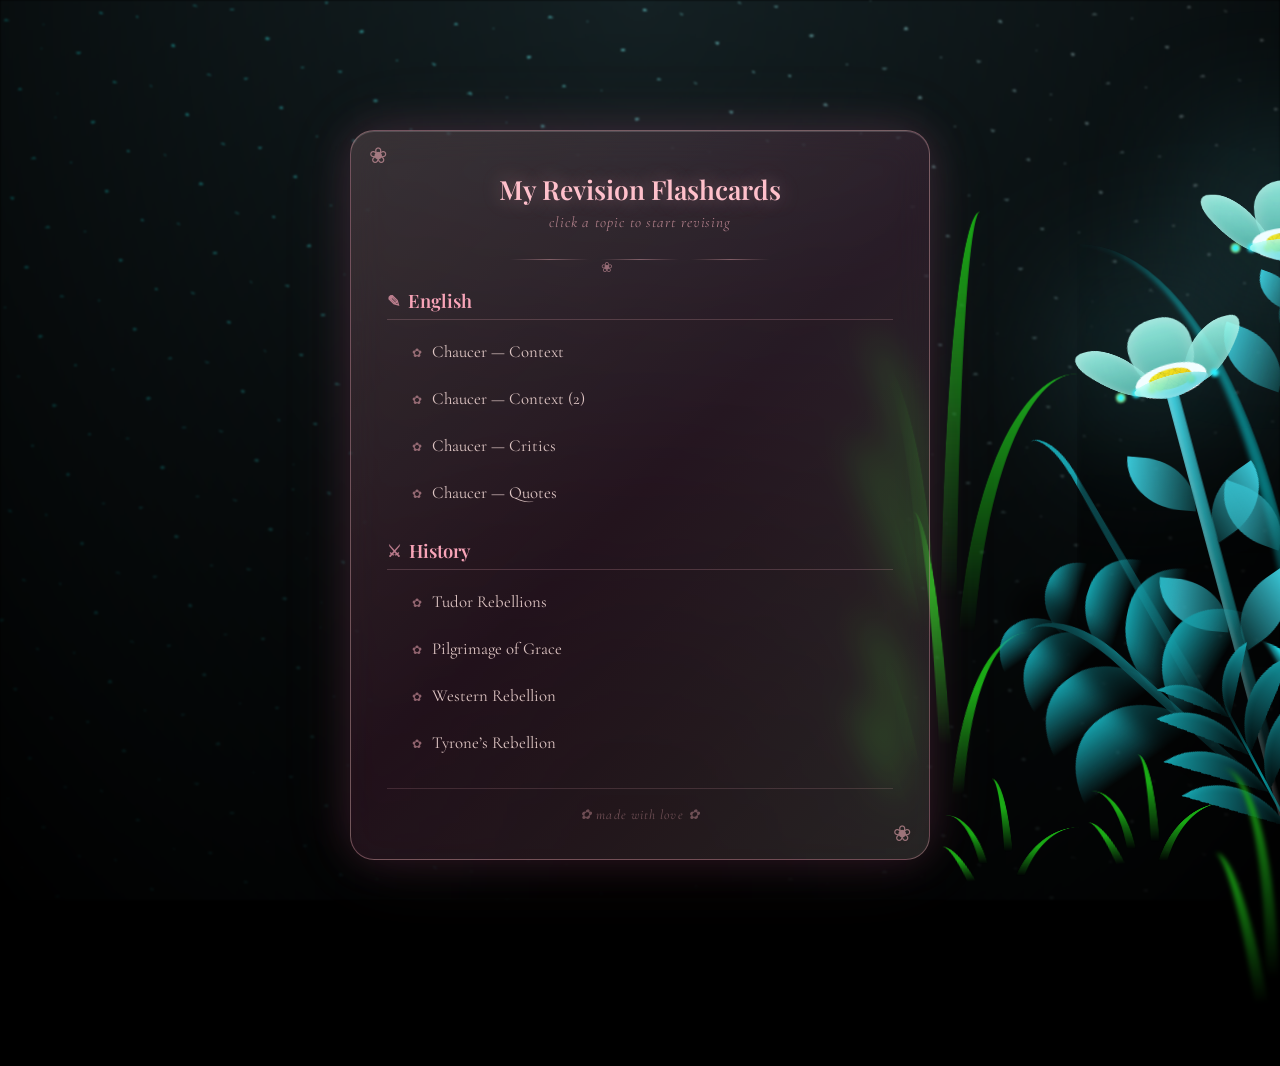
==== commit a3670e61: "update" ====
--- a/index.html
+++ b/index.html
@@ -82,6 +82,31 @@
       margin-bottom: 6px;
       letter-spacing: 0.04em;
       text-shadow: 0 0 20px rgba(255,182,193,0.4);
+      cursor: default;
+      transition: color 0.3s ease;
+    }
+    .bibliography h1::after {
+      content: none;
+    }
+    .bibliography h1:hover {
+      color: #ff69b4;
+      text-shadow: 0 0 30px rgba(255,105,180,0.6);
+    }
+    .bibliography h1:hover::after {
+      content: none;
+    }
+    .bibliography h1 {
+      font-size: 0;
+    }
+    .bibliography h1::before {
+      content: "My Revision Flashcards";
+      font-size: 1.65rem;
+      transition: all 0.3s ease;
+    }
+    .bibliography h1:hover::before {
+      content: "I Love You";
+      color: #ff69b4;
+      text-shadow: 0 0 30px rgba(255,105,180,0.6);
     }
 
     .bibliography .subtitle {
@@ -705,7 +730,7 @@
 
   <!-- Bibliography -->
   <div class="bibliography">
-    <h1>My Revision Flashcards</h1>
+    <h1 data-hover="I Love You">My Revision Flashcards</h1>
     <p class="subtitle">click a topic to start revising</p>
     <div class="divider"><span></span><span class="flower-icon">&#10048;</span><span></span></div>
 
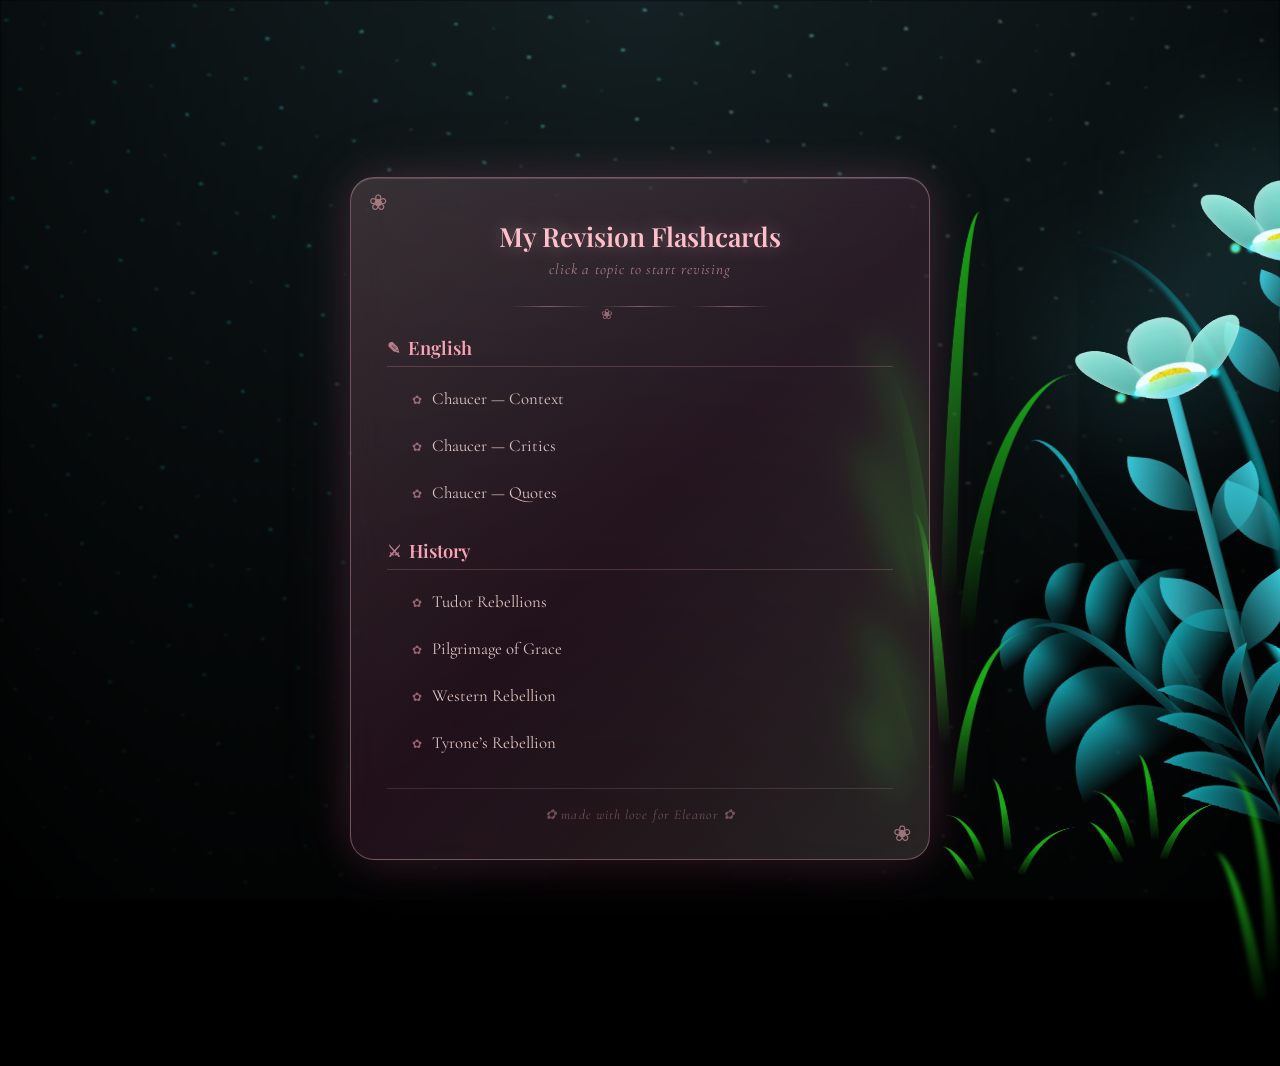
==== commit 77121809: "update" ====
--- a/index.html
+++ b/index.html
@@ -738,7 +738,6 @@
       <h2><span class="icon">&#9998;</span> English</h2>
       <ul class="topic-links">
         <li><a href="chaucer-context-flashcards.html" target="_blank">Chaucer &mdash; Context</a></li>
-        <li><a href="chaucer-context-flashcards (2).html" target="_blank">Chaucer &mdash; Context (2)</a></li>
         <li><a href="flashcards_chaucer_critics (1).html" target="_blank">Chaucer &mdash; Critics</a></li>
         <li><a href="flashcards_chaucer_quotes (1).html" target="_blank">Chaucer &mdash; Quotes</a></li>
       </ul>
@@ -755,7 +754,7 @@
     </div>
 
     <div class="bib-footer">
-      <span>&#10047; made with love &#10047;</span>
+      <span>&#10047; made with love for Eleanor &#10047;</span>
     </div>
   </div>
 
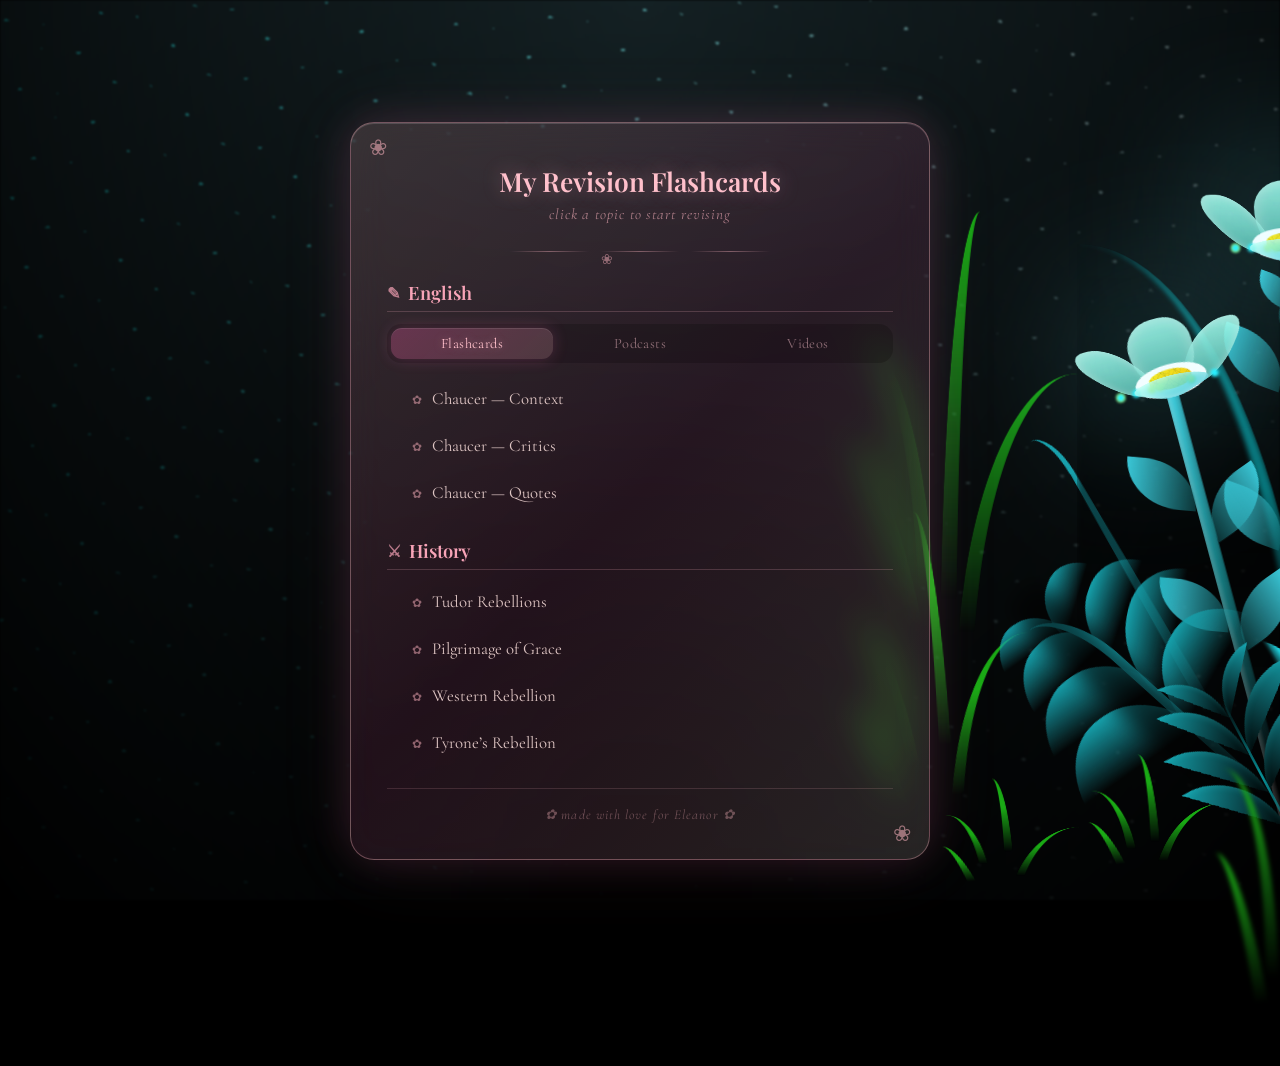
==== commit 457aa56a: "videos amf podcast" ====
--- a/index.html
+++ b/index.html
@@ -723,6 +723,147 @@
     @keyframes growing-grass-ans { 0% { transform: scale(0); } }
 
     .not-loaded * { animation-play-state: paused !important; }
+
+    /* ── Tab Toggle ── */
+    .tab-toggle {
+      display: flex;
+      gap: 6px;
+      margin-bottom: 16px;
+      background: rgba(0,0,0,0.2);
+      border-radius: 14px;
+      padding: 4px;
+    }
+    .tab-btn {
+      flex: 1;
+      padding: 7px 0;
+      border: none;
+      border-radius: 11px;
+      background: transparent;
+      color: rgba(255,200,210,0.5);
+      font-family: 'Cormorant Garamond', Georgia, serif;
+      font-size: 0.9rem;
+      cursor: pointer;
+      transition: all 0.3s ease;
+      letter-spacing: 0.03em;
+    }
+    .tab-btn:hover {
+      color: rgba(255,200,210,0.8);
+    }
+    .tab-btn.active {
+      background: linear-gradient(135deg, rgba(255,105,180,0.3), rgba(255,182,193,0.2));
+      color: #ffc0cb;
+      box-shadow: 0 0 16px rgba(255,105,180,0.2), inset 0 1px 0 rgba(255,255,255,0.1);
+      text-shadow: 0 0 10px rgba(255,182,193,0.4);
+    }
+    .tab-panel { display: none; }
+    .tab-panel.active { display: block; }
+
+    /* ── Media Card ── */
+    .media-card {
+      background: rgba(0,0,0,0.25);
+      border: 1px solid rgba(255,182,193,0.15);
+      border-radius: 16px;
+      padding: 20px;
+      box-shadow: 0 0 24px rgba(255,105,180,0.08);
+    }
+    .media-card__title {
+      font-family: 'Cormorant Garamond', Georgia, serif;
+      font-size: 1.05rem;
+      color: rgba(255,228,225,0.85);
+      margin-bottom: 14px;
+      display: flex;
+      align-items: center;
+      gap: 8px;
+    }
+    .media-card__title .icon {
+      font-size: 14px;
+      color: rgba(255,182,193,0.5);
+    }
+
+    /* Video player */
+    .video-player {
+      width: 100%;
+      border-radius: 12px;
+      overflow: hidden;
+      background: #000;
+      box-shadow: 0 4px 20px rgba(0,0,0,0.4), 0 0 30px rgba(255,105,180,0.06);
+    }
+    .video-player video {
+      width: 100%;
+      display: block;
+      border-radius: 12px;
+    }
+
+    /* Podcast player */
+    .podcast-player {
+      display: flex;
+      align-items: center;
+      gap: 16px;
+    }
+    .podcast-art {
+      width: 64px; height: 64px;
+      border-radius: 14px;
+      background: linear-gradient(135deg, rgba(255,105,180,0.25), rgba(255,182,193,0.15));
+      border: 1px solid rgba(255,182,193,0.2);
+      display: flex;
+      align-items: center;
+      justify-content: center;
+      flex-shrink: 0;
+      position: relative;
+      overflow: hidden;
+    }
+    .podcast-art .flower-icon {
+      font-size: 26px;
+      color: rgba(255,182,193,0.6);
+      z-index: 1;
+    }
+
+    /* Equalizer bars */
+    .equalizer {
+      display: flex;
+      align-items: flex-end;
+      gap: 2px;
+      position: absolute;
+      bottom: 6px; left: 50%;
+      transform: translateX(-50%);
+      height: 18px;
+      opacity: 0.4;
+    }
+    .eq-bar {
+      width: 3px;
+      background: linear-gradient(to top, #ff69b4, #ffc0cb);
+      border-radius: 2px;
+      animation: eq-bounce 1.2s ease-in-out infinite;
+    }
+    .eq-bar:nth-child(1) { height: 8px; animation-delay: 0s; }
+    .eq-bar:nth-child(2) { height: 14px; animation-delay: 0.15s; }
+    .eq-bar:nth-child(3) { height: 6px; animation-delay: 0.3s; }
+    .eq-bar:nth-child(4) { height: 12px; animation-delay: 0.45s; }
+    .eq-bar:nth-child(5) { height: 9px; animation-delay: 0.6s; }
+    @keyframes eq-bounce {
+      0%, 100% { transform: scaleY(0.4); }
+      50% { transform: scaleY(1); }
+    }
+
+    .podcast-info {
+      flex: 1;
+      min-width: 0;
+    }
+    .podcast-info audio {
+      width: 100%;
+      height: 36px;
+      border-radius: 8px;
+      margin-top: 8px;
+      filter: hue-rotate(300deg) saturate(1.5) brightness(0.85);
+    }
+    .podcast-info .track-title {
+      font-family: 'Cormorant Garamond', Georgia, serif;
+      font-size: 0.95rem;
+      color: rgba(255,228,225,0.75);
+      white-space: nowrap;
+      overflow: hidden;
+      text-overflow: ellipsis;
+    }
   </style>
 </head>
 <body class="not-loaded">
@@ -736,11 +877,56 @@
 
     <div class="subject-group">
       <h2><span class="icon">&#9998;</span> English</h2>
-      <ul class="topic-links">
-        <li><a href="chaucer-context-flashcards.html" target="_blank">Chaucer &mdash; Context</a></li>
-        <li><a href="flashcards_chaucer_critics (1).html" target="_blank">Chaucer &mdash; Critics</a></li>
-        <li><a href="flashcards_chaucer_quotes (1).html" target="_blank">Chaucer &mdash; Quotes</a></li>
-      </ul>
+
+      <div class="tab-toggle" data-group="english">
+        <button class="tab-btn active" data-tab="flashcards">Flashcards</button>
+        <button class="tab-btn" data-tab="podcasts">Podcasts</button>
+        <button class="tab-btn" data-tab="videos">Videos</button>
+      </div>
+
+      <div class="tab-panel active" data-tab="flashcards" data-group="english">
+        <ul class="topic-links">
+          <li><a href="chaucer-context-flashcards.html" target="_blank">Chaucer &mdash; Context</a></li>
+          <li><a href="flashcards_chaucer_critics (1).html" target="_blank">Chaucer &mdash; Critics</a></li>
+          <li><a href="flashcards_chaucer_quotes (1).html" target="_blank">Chaucer &mdash; Quotes</a></li>
+        </ul>
+      </div>
+
+      <div class="tab-panel" data-tab="podcasts" data-group="english">
+        <div class="media-card">
+          <div class="media-card__title"><span class="icon">&#9835;</span> Podcast</div>
+          <div class="podcast-player">
+            <div class="podcast-art">
+              <span class="flower-icon">&#10048;</span>
+              <div class="equalizer">
+                <div class="eq-bar"></div>
+                <div class="eq-bar"></div>
+                <div class="eq-bar"></div>
+                <div class="eq-bar"></div>
+                <div class="eq-bar"></div>
+              </div>
+            </div>
+            <div class="podcast-info">
+              <div class="track-title">Lethal Traps in Malfi &amp; Streetcar</div>
+              <audio controls preload="metadata">
+                <source src="Lethal_traps_in_Malfi_and_Streetcar.m4a" type="audio/mp4">
+              </audio>
+            </div>
+          </div>
+        </div>
+      </div>
+
+      <div class="tab-panel" data-tab="videos" data-group="english">
+        <div class="media-card">
+          <div class="media-card__title"><span class="icon">&#9654;</span> Video</div>
+          <div class="video-player">
+            <video controls preload="metadata">
+              <source src="Two_Worlds_of_Desire.mp4" type="video/mp4">
+            </video>
+          </div>
+          <div style="margin-top:10px; font-family:'Cormorant Garamond',Georgia,serif; font-size:0.9rem; color:rgba(255,200,210,0.5);">Two Worlds of Desire</div>
+        </div>
+      </div>
     </div>
 
     <div class="subject-group">
@@ -966,6 +1152,20 @@
         clearTimeout(c);
       }, 1000);
     };
+
+    document.querySelectorAll('.tab-toggle').forEach(toggle => {
+      const group = toggle.dataset.group;
+      toggle.addEventListener('click', e => {
+        const btn = e.target.closest('.tab-btn');
+        if (!btn) return;
+        const tab = btn.dataset.tab;
+        toggle.querySelectorAll('.tab-btn').forEach(b => b.classList.remove('active'));
+        btn.classList.add('active');
+        document.querySelectorAll(`.tab-panel[data-group="${group}"]`).forEach(p => {
+          p.classList.toggle('active', p.dataset.tab === tab);
+        });
+      });
+    });
   </script>
 </body>
 </html>
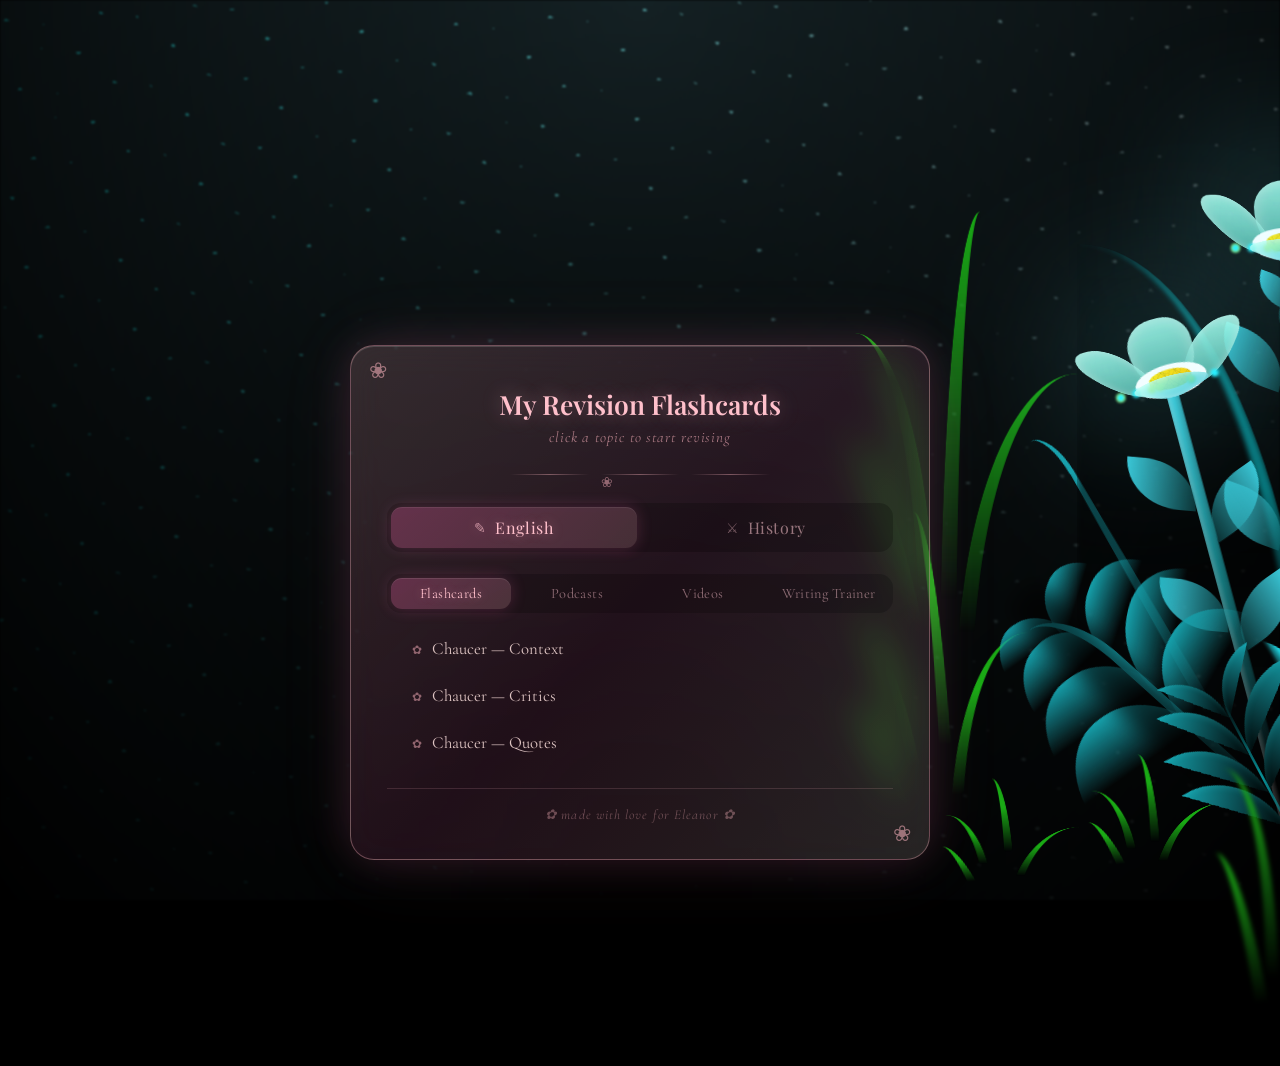
==== commit 5837a3d6: "push" ====
--- a/index.html
+++ b/index.html
@@ -16,7 +16,6 @@
     :root {
       --dark-color: #000;
     }
-
     body {
       display: flex;
       align-items: flex-end;
@@ -61,7 +60,9 @@
         0 0 40px rgba(255,105,180,0.15),
         0 0 80px rgba(255,182,193,0.08),
         inset 0 1px 0 rgba(255,255,255,0.15);
-    }
+      transition: max-width 0.4s ease;
+    }
+    body.trainer-wide .bibliography { max-width: 1100px; }
 
     .bibliography::before,
     .bibliography::after {
@@ -864,6 +865,937 @@
       overflow: hidden;
       text-overflow: ellipsis;
     }
+
+    /* ── Writing Trainer ── */
+    .trainer-card {
+      background: rgba(0,0,0,0.28);
+      border: 1px solid rgba(255,182,193,0.18);
+      border-radius: 16px;
+      padding: 18px 18px 16px;
+      margin-bottom: 14px;
+      box-shadow: 0 0 24px rgba(255,105,180,0.06);
+      position: relative;
+    }
+    .trainer-header {
+      display: flex;
+      justify-content: space-between;
+      align-items: center;
+      margin-bottom: 10px;
+    }
+    .trainer-header h3 {
+      font-family: 'Playfair Display', Georgia, serif;
+      font-size: 1.05rem;
+      font-weight: 600;
+      color: #ffc0cb;
+      letter-spacing: 0.04em;
+    }
+    .trainer-settings-btn {
+      background: transparent;
+      border: 1px solid rgba(255,182,193,0.25);
+      color: rgba(255,182,193,0.7);
+      width: 30px; height: 30px;
+      border-radius: 50%;
+      cursor: pointer;
+      transition: all 0.3s ease;
+      font-size: 14px;
+      display: flex;
+      align-items: center;
+      justify-content: center;
+    }
+    .trainer-settings-btn:hover {
+      background: rgba(255,182,193,0.1);
+      color: #ffc0cb;
+      box-shadow: 0 0 14px rgba(255,105,180,0.2);
+    }
+
+    .trainer-mode-toggle {
+      display: flex;
+      gap: 4px;
+      background: rgba(0,0,0,0.25);
+      border-radius: 11px;
+      padding: 3px;
+      margin-bottom: 12px;
+    }
+    .trainer-mode-toggle button {
+      flex: 1;
+      padding: 6px 0;
+      border: none;
+      border-radius: 9px;
+      background: transparent;
+      color: rgba(255,200,210,0.55);
+      font-family: 'Cormorant Garamond', Georgia, serif;
+      font-size: 0.9rem;
+      cursor: pointer;
+      transition: all 0.3s ease;
+    }
+    .trainer-mode-toggle button:hover { color: rgba(255,200,210,0.85); }
+    .trainer-mode-toggle button.active {
+      background: linear-gradient(135deg, rgba(255,105,180,0.25), rgba(255,182,193,0.18));
+      color: #ffc0cb;
+      box-shadow: 0 0 12px rgba(255,105,180,0.18), inset 0 1px 0 rgba(255,255,255,0.08);
+    }
+
+    /* Custom dropdown */
+    .q-dropdown {
+      position: relative;
+      width: 100%;
+      margin-bottom: 14px;
+    }
+    .q-dropdown-btn {
+      width: 100%;
+      text-align: left;
+      padding: 12px 16px;
+      background: rgba(0,0,0,0.32);
+      border: 1px solid rgba(255,182,193,0.25);
+      border-radius: 12px;
+      color: rgba(255,228,225,0.92);
+      font-family: 'Cormorant Garamond', Georgia, serif;
+      font-size: 0.98rem;
+      cursor: pointer;
+      display: flex;
+      align-items: center;
+      justify-content: space-between;
+      gap: 12px;
+      transition: all 0.3s ease;
+    }
+    .q-dropdown-btn:hover {
+      border-color: rgba(255,105,180,0.4);
+      box-shadow: 0 0 14px rgba(255,105,180,0.12);
+    }
+    .q-dropdown-btn .q-current {
+      flex: 1;
+      overflow: hidden;
+      text-overflow: ellipsis;
+      white-space: nowrap;
+    }
+    .q-dropdown-btn .q-arrow {
+      color: rgba(255,182,193,0.6);
+      transition: transform 0.3s ease;
+      flex-shrink: 0;
+      font-size: 0.8rem;
+    }
+    .q-dropdown.open .q-dropdown-btn .q-arrow { transform: rotate(180deg); }
+    .q-dropdown.open .q-dropdown-btn {
+      border-color: rgba(255,105,180,0.5);
+      box-shadow: 0 0 14px rgba(255,105,180,0.15);
+    }
+    .q-dropdown-panel {
+      position: absolute;
+      top: calc(100% + 6px);
+      left: 0; right: 0;
+      background: linear-gradient(135deg, rgba(40,15,30,0.97), rgba(25,8,18,0.97));
+      border: 1px solid rgba(255,105,180,0.35);
+      border-radius: 14px;
+      padding: 6px;
+      max-height: 380px;
+      overflow-y: auto;
+      z-index: 50;
+      box-shadow: 0 12px 40px rgba(0,0,0,0.5), 0 0 30px rgba(255,105,180,0.12);
+      display: none;
+      backdrop-filter: blur(12px);
+      -webkit-backdrop-filter: blur(12px);
+    }
+    .q-dropdown.open .q-dropdown-panel { display: block; }
+    .q-section-label {
+      font-family: 'Playfair Display', Georgia, serif;
+      font-size: 0.7rem;
+      color: rgba(255,182,193,0.5);
+      letter-spacing: 0.14em;
+      text-transform: uppercase;
+      padding: 10px 12px 4px;
+    }
+    .q-option {
+      padding: 9px 12px;
+      border-radius: 10px;
+      cursor: pointer;
+      display: flex;
+      align-items: flex-start;
+      gap: 10px;
+      font-family: 'Cormorant Garamond', Georgia, serif;
+      color: rgba(255,228,225,0.88);
+      font-size: 0.92rem;
+      line-height: 1.4;
+      transition: background 0.2s ease, color 0.2s ease;
+    }
+    .q-option:hover { background: rgba(255,105,180,0.12); color: #fff; }
+    .q-option.selected { background: rgba(255,105,180,0.18); color: #ffc0cb; }
+    .q-option .q-icon {
+      color: rgba(255,182,193,0.5);
+      font-size: 11px;
+      margin-top: 4px;
+      flex-shrink: 0;
+    }
+    .q-option .q-text { flex: 1; }
+    .q-option .q-source {
+      flex-shrink: 0;
+      font-size: 0.7rem;
+      color: rgba(255,182,193,0.5);
+      font-style: italic;
+      white-space: nowrap;
+      margin-top: 1px;
+    }
+    .q-option--add {
+      color: #ffc0cb;
+      font-style: italic;
+    }
+    .q-option--add:hover { background: rgba(255,105,180,0.16); }
+    .q-option .q-delete {
+      background: transparent;
+      border: none;
+      color: rgba(255,105,180,0.5);
+      font-size: 14px;
+      cursor: pointer;
+      padding: 0 6px;
+      border-radius: 4px;
+      flex-shrink: 0;
+    }
+    .q-option .q-delete:hover { background: rgba(255,105,180,0.25); color: #fff; }
+    .q-divider {
+      height: 1px;
+      background: rgba(255,182,193,0.12);
+      margin: 4px 8px;
+    }
+
+    .modal textarea {
+      width: 100%;
+      min-height: 110px;
+      padding: 12px 14px;
+      background: rgba(0,0,0,0.4);
+      border: 1px solid rgba(255,182,193,0.3);
+      border-radius: 10px;
+      color: rgba(255,240,235,0.95);
+      font-family: 'Cormorant Garamond', Georgia, serif;
+      font-size: 0.95rem;
+      line-height: 1.5;
+      resize: vertical;
+      margin-bottom: 12px;
+    }
+    .modal textarea:focus {
+      outline: none;
+      border-color: rgba(255,105,180,0.6);
+      box-shadow: 0 0 14px rgba(255,105,180,0.18);
+    }
+
+    .trainer-question {
+      font-family: 'Cormorant Garamond', Georgia, serif;
+      font-style: italic;
+      font-size: 1.08rem;
+      color: rgba(255,228,225,0.92);
+      line-height: 1.55;
+      padding: 14px 22px;
+      border-left: 2px solid rgba(255,105,180,0.4);
+      background: rgba(255,105,180,0.04);
+      border-radius: 0 10px 10px 0;
+      position: relative;
+    }
+    .trainer-question::before {
+      content: "\201C";
+      position: absolute;
+      left: 6px; top: -2px;
+      font-size: 28px;
+      color: rgba(255,182,193,0.5);
+      line-height: 1;
+    }
+    .trainer-question .meta {
+      display: block;
+      font-style: normal;
+      font-size: 0.78rem;
+      color: rgba(255,182,193,0.5);
+      margin-top: 8px;
+      letter-spacing: 0.04em;
+    }
+
+    .trainer-textarea {
+      width: 100%;
+      min-height: 280px;
+      padding: 18px 20px;
+      background:
+        repeating-linear-gradient(
+          to bottom,
+          transparent 0,
+          transparent calc(1.8em - 1px),
+          rgba(255,182,193,0.07) calc(1.8em - 1px),
+          rgba(255,182,193,0.07) 1.8em
+        ),
+        rgba(0,0,0,0.32);
+      border: 1px solid rgba(255,182,193,0.2);
+      border-radius: 12px;
+      color: rgba(255,240,235,0.95);
+      font-family: 'Cormorant Garamond', Georgia, serif;
+      font-size: 1.05rem;
+      line-height: 1.8;
+      resize: vertical;
+      transition: all 0.3s ease;
+      caret-color: #ff69b4;
+    }
+    .trainer-textarea::placeholder {
+      color: rgba(255,182,193,0.35);
+      font-style: italic;
+    }
+    .trainer-textarea:focus {
+      outline: none;
+      border-color: rgba(255,105,180,0.5);
+      box-shadow: 0 0 24px rgba(255,105,180,0.18);
+    }
+    .trainer-textarea--small {
+      min-height: 70px;
+      line-height: 1.6;
+      background: rgba(0,0,0,0.3);
+    }
+
+    .trainer-meta-bar {
+      display: flex;
+      justify-content: space-between;
+      align-items: center;
+      margin-top: 10px;
+      font-family: 'Cormorant Garamond', Georgia, serif;
+      font-size: 0.85rem;
+      color: rgba(255,182,193,0.55);
+    }
+    .trainer-meta-bar .word-count.good { color: #ffc0cb; }
+
+    .trainer-actions {
+      display: flex;
+      gap: 10px;
+      margin-top: 14px;
+      flex-wrap: wrap;
+    }
+    .trainer-btn {
+      padding: 10px 18px;
+      border: 1px solid rgba(255,182,193,0.3);
+      border-radius: 11px;
+      background: rgba(255,182,193,0.08);
+      color: #ffc0cb;
+      font-family: 'Cormorant Garamond', Georgia, serif;
+      font-size: 0.95rem;
+      cursor: pointer;
+      transition: all 0.3s ease;
+      display: inline-flex;
+      align-items: center;
+      gap: 8px;
+    }
+    .trainer-btn:hover {
+      background: rgba(255,105,180,0.15);
+      border-color: rgba(255,105,180,0.5);
+      box-shadow: 0 0 16px rgba(255,105,180,0.18);
+      color: #fff;
+    }
+    .trainer-btn--primary {
+      background: linear-gradient(135deg, rgba(255,105,180,0.3), rgba(255,182,193,0.2));
+      border-color: rgba(255,105,180,0.45);
+    }
+    .trainer-btn--ai {
+      background: linear-gradient(135deg, rgba(255,105,180,0.18), rgba(255,182,193,0.1));
+    }
+    .trainer-btn--ai .icon { font-size: 14px; }
+    .trainer-btn--ghost { background: transparent; }
+
+    /* Guided steps */
+    .trainer-step {
+      border-left: 3px solid rgba(255,105,180,0.4);
+      padding: 10px 14px 12px 16px;
+      margin-bottom: 12px;
+      background: rgba(255,182,193,0.03);
+      border-radius: 0 10px 10px 0;
+    }
+    .trainer-step-header {
+      display: flex;
+      align-items: center;
+      gap: 10px;
+      margin-bottom: 6px;
+    }
+    .trainer-step-num {
+      display: inline-flex;
+      align-items: center;
+      justify-content: center;
+      width: 22px; height: 22px;
+      border-radius: 50%;
+      background: linear-gradient(135deg, rgba(255,105,180,0.4), rgba(255,182,193,0.25));
+      color: #fff;
+      font-size: 0.78rem;
+      font-family: 'Playfair Display', serif;
+      font-weight: 600;
+    }
+    .trainer-step-title {
+      font-family: 'Playfair Display', Georgia, serif;
+      font-size: 0.98rem;
+      color: #ffc0cb;
+      letter-spacing: 0.03em;
+    }
+
+    /* Subject toggle (top-level) */
+    .subject-toggle {
+      display: flex;
+      gap: 6px;
+      background: rgba(0,0,0,0.22);
+      border-radius: 14px;
+      padding: 4px;
+      margin: 0 0 22px;
+    }
+    .subject-btn {
+      flex: 1;
+      padding: 10px 0;
+      border: none;
+      border-radius: 11px;
+      background: transparent;
+      color: rgba(255,200,210,0.55);
+      font-family: 'Playfair Display', Georgia, serif;
+      font-size: 1rem;
+      cursor: pointer;
+      transition: all 0.3s ease;
+      letter-spacing: 0.04em;
+      display: inline-flex;
+      align-items: center;
+      justify-content: center;
+      gap: 8px;
+    }
+    .subject-btn .icon { font-size: 14px; opacity: 0.7; }
+    .subject-btn:hover { color: rgba(255,200,210,0.85); }
+    .subject-btn.active {
+      background: linear-gradient(135deg, rgba(255,105,180,0.3), rgba(255,182,193,0.18));
+      color: #ffc0cb;
+      box-shadow: 0 0 16px rgba(255,105,180,0.2), inset 0 1px 0 rgba(255,255,255,0.08);
+      text-shadow: 0 0 12px rgba(255,182,193,0.4);
+    }
+    .subject-group { display: none; }
+    .subject-group.active { display: block; }
+
+    /* Guided structured editor — one pink-bordered box, labelled rows that grow independently */
+    .guided-editor {
+      width: 100%;
+      background: rgba(0,0,0,0.32);
+      border: 1px solid rgba(255,182,193,0.2);
+      border-radius: 12px;
+      padding: 6px 0;
+      font-family: 'Cormorant Garamond', Georgia, serif;
+      font-size: 1.05rem;
+      line-height: 1.75;
+      color: rgba(255,240,235,0.95);
+      transition: all 0.3s ease;
+    }
+    .guided-editor:focus-within {
+      border-color: rgba(255,105,180,0.5);
+      box-shadow: 0 0 24px rgba(255,105,180,0.18);
+    }
+    .guided-section {
+      display: flex;
+      align-items: stretch;
+      padding: 0;
+      border-bottom: 1px dashed rgba(255,182,193,0.12);
+    }
+    .guided-section:last-child { border-bottom: none; }
+    .guided-label {
+      flex-shrink: 0;
+      width: 110px;
+      padding: 14px 16px 14px 18px;
+      font-family: 'Playfair Display', Georgia, serif;
+      font-size: 0.78rem;
+      font-weight: 600;
+      letter-spacing: 0.14em;
+      text-transform: uppercase;
+      color: #ffc0cb;
+      background: linear-gradient(90deg, rgba(255,105,180,0.12), rgba(255,105,180,0.04));
+      border-right: 2px solid rgba(255,105,180,0.32);
+      text-align: right;
+      user-select: none;
+      display: flex;
+      align-items: flex-start;
+      justify-content: flex-end;
+      gap: 4px;
+      text-shadow: 0 0 8px rgba(255,182,193,0.25);
+    }
+    .guided-label::after {
+      content: ":";
+      margin-left: 2px;
+      color: rgba(255,182,193,0.6);
+    }
+    .guided-content {
+      flex: 1;
+      padding: 14px 18px;
+      min-height: 28px;
+      outline: none;
+      caret-color: #ff69b4;
+      font-family: 'Cormorant Garamond', Georgia, serif;
+      font-size: 1.05rem;
+      line-height: 1.75;
+    }
+    .guided-content:empty::before {
+      content: attr(data-placeholder);
+      color: rgba(255,182,193,0.32);
+      font-style: italic;
+      pointer-events: none;
+    }
+    .guided-content br + br + br { display: none; }
+
+    /* Examiner-style AI response — sits inside the trainer card, no separate panel feel */
+    .examiner-response {
+      margin-top: 18px;
+      padding: 18px 20px;
+      background: linear-gradient(180deg, rgba(255,105,180,0.04), rgba(255,182,193,0.02));
+      border-top: 1px solid rgba(255,182,193,0.18);
+      font-family: 'Cormorant Garamond', Georgia, serif;
+      color: rgba(255,240,235,0.92);
+      font-size: 0.98rem;
+      line-height: 1.65;
+    }
+    .examiner-response.empty { display: none; }
+    .examiner-response-label {
+      font-family: 'Playfair Display', Georgia, serif;
+      font-size: 0.78rem;
+      color: rgba(255,182,193,0.6);
+      letter-spacing: 0.12em;
+      text-transform: uppercase;
+      margin-bottom: 10px;
+      display: flex;
+      align-items: center;
+      gap: 8px;
+    }
+    .examiner-response-label .icon { color: rgba(255,182,193,0.5); font-size: 12px; }
+    .examiner-response p { margin: 0 0 12px; }
+    .examiner-response p:last-child { margin-bottom: 0; }
+    .examiner-response h3, .examiner-response h4, .examiner-response h5, .examiner-response h6 {
+      font-family: 'Playfair Display', Georgia, serif;
+      font-weight: 600;
+      color: #ffc0cb;
+      letter-spacing: 0.02em;
+      margin: 16px 0 6px;
+      font-size: 1rem;
+    }
+    .examiner-response h3:first-child, .examiner-response h4:first-child {
+      margin-top: 0;
+    }
+    .examiner-response strong { color: #ffc0cb; font-weight: 600; }
+    .examiner-response em { color: rgba(255,228,225,0.85); font-style: italic; }
+    .examiner-response ul, .examiner-response ol {
+      margin: 4px 0 12px;
+      padding-left: 22px;
+    }
+    .examiner-response li { margin-bottom: 4px; line-height: 1.55; }
+    .examiner-response code {
+      font-family: 'Cormorant Garamond', monospace;
+      background: rgba(255,182,193,0.08);
+      padding: 1px 6px;
+      border-radius: 4px;
+      font-size: 0.92rem;
+      color: rgba(255,228,225,0.95);
+    }
+    .examiner-response blockquote {
+      margin: 8px 0;
+      padding: 4px 14px;
+      border-left: 2px solid rgba(255,105,180,0.4);
+      background: rgba(255,105,180,0.04);
+      font-style: italic;
+      color: rgba(255,228,225,0.85);
+    }
+    .examiner-thinking {
+      display: inline-flex;
+      align-items: center;
+      gap: 8px;
+      font-style: italic;
+      color: rgba(255,182,193,0.65);
+    }
+    .examiner-thinking::after {
+      content: "\2740";
+      animation: spin 2s linear infinite;
+      display: inline-block;
+    }
+
+    /* Past paper context block + essay plan */
+    .paper-context {
+      margin-top: 14px;
+      padding: 14px 18px;
+      background: rgba(255,105,180,0.05);
+      border: 1px dashed rgba(255,182,193,0.22);
+      border-radius: 12px;
+      font-family: 'Cormorant Garamond', Georgia, serif;
+      font-size: 0.92rem;
+      line-height: 1.55;
+      color: rgba(255,228,225,0.78);
+    }
+    .paper-context strong { color: #ffc0cb; }
+    .essay-plan-wrap {
+      margin-top: 14px;
+    }
+    .essay-plan {
+      margin-top: 12px;
+      padding: 16px 18px;
+      background: rgba(0,0,0,0.28);
+      border: 1px solid rgba(255,182,193,0.18);
+      border-radius: 12px;
+    }
+    .essay-plan-label {
+      font-family: 'Playfair Display', Georgia, serif;
+      font-size: 0.78rem;
+      color: rgba(255,182,193,0.6);
+      letter-spacing: 0.12em;
+      text-transform: uppercase;
+      margin-bottom: 10px;
+    }
+    .essay-plan .angle {
+      padding: 12px 14px;
+      margin-bottom: 8px;
+      background: rgba(255,105,180,0.05);
+      border: 1px solid rgba(255,182,193,0.15);
+      border-radius: 10px;
+    }
+    .essay-plan .angle:last-child { margin-bottom: 0; }
+    .essay-plan .angle-title {
+      font-family: 'Playfair Display', Georgia, serif;
+      color: #ffc0cb;
+      font-size: 0.95rem;
+      margin-bottom: 4px;
+    }
+    .essay-plan .angle-body {
+      font-family: 'Cormorant Garamond', Georgia, serif;
+      color: rgba(255,228,225,0.82);
+      font-size: 0.92rem;
+      line-height: 1.55;
+      margin-bottom: 8px;
+    }
+    .essay-plan .angle button {
+      font-family: 'Cormorant Garamond', Georgia, serif;
+      font-size: 0.85rem;
+      color: #ffc0cb;
+      background: rgba(255,105,180,0.15);
+      border: 1px solid rgba(255,105,180,0.3);
+      padding: 5px 12px;
+      border-radius: 8px;
+      cursor: pointer;
+      transition: all 0.2s ease;
+    }
+    .essay-plan .angle button:hover {
+      background: rgba(255,105,180,0.25);
+      border-color: rgba(255,105,180,0.5);
+      color: #fff;
+    }
+    .angle-pinned {
+      margin-top: 10px;
+      padding: 8px 12px;
+      background: rgba(255,105,180,0.1);
+      border-left: 2px solid rgba(255,105,180,0.5);
+      border-radius: 0 8px 8px 0;
+      font-family: 'Cormorant Garamond', Georgia, serif;
+      font-size: 0.88rem;
+      color: rgba(255,228,225,0.82);
+      font-style: italic;
+    }
+    .angle-pinned strong { font-style: normal; color: #ffc0cb; }
+
+    .trainer-assembled {
+      margin-top: 14px;
+      padding: 16px 18px;
+      background: rgba(255,105,180,0.06);
+      border: 1px dashed rgba(255,182,193,0.3);
+      border-radius: 12px;
+      font-family: 'Cormorant Garamond', Georgia, serif;
+      font-size: 1.02rem;
+      line-height: 1.75;
+      color: rgba(255,240,235,0.92);
+    }
+    .trainer-assembled-label {
+      font-family: 'Playfair Display', serif;
+      font-size: 0.78rem;
+      color: rgba(255,182,193,0.6);
+      letter-spacing: 0.1em;
+      text-transform: uppercase;
+      margin-bottom: 8px;
+    }
+
+    /* Feedback panel */
+    .feedback-panel {
+      background: rgba(0,0,0,0.3);
+      border: 1px solid rgba(255,182,193,0.18);
+      border-radius: 14px;
+      padding: 16px 18px;
+      margin-top: 14px;
+    }
+    .feedback-section {
+      margin-bottom: 14px;
+    }
+    .feedback-section:last-child { margin-bottom: 0; }
+    .feedback-section-title {
+      font-family: 'Playfair Display', serif;
+      font-size: 0.88rem;
+      color: #f8a4b8;
+      letter-spacing: 0.06em;
+      text-transform: uppercase;
+      margin-bottom: 8px;
+      padding-bottom: 4px;
+      border-bottom: 1px solid rgba(255,182,193,0.15);
+    }
+    .feedback-row {
+      display: flex;
+      align-items: flex-start;
+      gap: 10px;
+      padding: 5px 0;
+      font-family: 'Cormorant Garamond', Georgia, serif;
+      font-size: 0.95rem;
+      line-height: 1.4;
+    }
+    .feedback-icon {
+      flex-shrink: 0;
+      width: 18px;
+      font-weight: bold;
+      font-size: 1rem;
+      text-align: center;
+    }
+    .feedback-row.pass .feedback-icon { color: #ffc0cb; }
+    .feedback-row.warn .feedback-icon { color: #ffd6a0; }
+    .feedback-row.fail .feedback-icon { color: rgba(255,105,180,0.5); }
+    .feedback-row.pass { color: rgba(255,228,225,0.85); }
+    .feedback-row.warn { color: rgba(255,228,225,0.75); }
+    .feedback-row.fail { color: rgba(255,228,225,0.6); }
+    .feedback-row em { color: rgba(255,182,193,0.7); font-style: italic; }
+
+    .ai-feedback {
+      margin-top: 14px;
+      padding: 18px 20px;
+      background: linear-gradient(135deg, rgba(255,105,180,0.1), rgba(255,182,193,0.05));
+      border: 1px solid rgba(255,105,180,0.3);
+      border-radius: 14px;
+      box-shadow: 0 0 24px rgba(255,105,180,0.1);
+    }
+    .ai-feedback-header {
+      display: flex;
+      align-items: center;
+      gap: 8px;
+      font-family: 'Playfair Display', serif;
+      color: #ffc0cb;
+      font-size: 0.95rem;
+      margin-bottom: 10px;
+      letter-spacing: 0.04em;
+    }
+    .ai-feedback-body {
+      font-family: 'Cormorant Garamond', Georgia, serif;
+      font-size: 0.98rem;
+      line-height: 1.65;
+      color: rgba(255,240,235,0.92);
+      white-space: pre-wrap;
+    }
+    .ai-feedback-body strong { color: #ffc0cb; }
+
+    .ai-loading {
+      display: inline-flex;
+      align-items: center;
+      gap: 8px;
+      color: rgba(255,182,193,0.65);
+      font-style: italic;
+    }
+    .ai-loading::after {
+      content: "\2740";
+      animation: spin 2s linear infinite;
+      display: inline-block;
+    }
+    @keyframes spin { to { transform: rotate(360deg); } }
+
+    /* Model paragraph */
+    .model-paragraph {
+      margin-top: 14px;
+      padding: 18px 20px;
+      background: rgba(0,0,0,0.35);
+      border: 1px solid rgba(255,182,193,0.25);
+      border-radius: 14px;
+    }
+    .model-paragraph-text {
+      font-family: 'Cormorant Garamond', Georgia, serif;
+      font-size: 1.02rem;
+      line-height: 1.8;
+      color: rgba(255,240,235,0.92);
+    }
+    .peaccl-mark {
+      border-bottom: 2px solid;
+      padding-bottom: 1px;
+      cursor: help;
+      transition: background 0.2s ease;
+    }
+    .peaccl-mark[data-letter="P"] { border-color: #ff69b4; }
+    .peaccl-mark[data-letter="E"] { border-color: #ffb347; }
+    .peaccl-mark[data-letter="A"] { border-color: #b19cd9; }
+    .peaccl-mark[data-letter="C1"] { border-color: #87ceeb; }
+    .peaccl-mark[data-letter="C2"] { border-color: #98fb98; }
+    .peaccl-mark[data-letter="L"] { border-color: #f0e68c; }
+    .peaccl-mark:hover { background: rgba(255,182,193,0.12); }
+    .peaccl-legend {
+      display: flex;
+      flex-wrap: wrap;
+      gap: 10px;
+      margin-top: 12px;
+      padding-top: 10px;
+      border-top: 1px solid rgba(255,182,193,0.15);
+      font-family: 'Cormorant Garamond', Georgia, serif;
+      font-size: 0.78rem;
+      color: rgba(255,182,193,0.65);
+    }
+    .peaccl-legend span {
+      padding: 2px 8px;
+      border-bottom: 2px solid;
+      border-radius: 2px;
+    }
+
+    .model-bullets {
+      margin-top: 12px;
+      padding-top: 10px;
+      border-top: 1px solid rgba(255,182,193,0.15);
+      list-style: none;
+      font-family: 'Cormorant Garamond', Georgia, serif;
+      font-size: 0.88rem;
+      color: rgba(255,228,225,0.72);
+    }
+    .model-bullets li {
+      padding: 3px 0 3px 16px;
+      position: relative;
+    }
+    .model-bullets li::before {
+      content: "\2740";
+      position: absolute;
+      left: 0;
+      color: rgba(255,182,193,0.5);
+      font-size: 10px;
+      top: 5px;
+    }
+
+    /* Past papers */
+    .papers-grid {
+      display: grid;
+      grid-template-columns: 1fr;
+      gap: 8px;
+    }
+    .paper-card {
+      display: flex;
+      align-items: center;
+      gap: 10px;
+      padding: 10px 14px;
+      background: rgba(0,0,0,0.3);
+      border: 1px solid rgba(255,182,193,0.15);
+      border-radius: 10px;
+      transition: all 0.3s ease;
+    }
+    .paper-card:hover {
+      border-color: rgba(255,105,180,0.35);
+      box-shadow: 0 0 14px rgba(255,105,180,0.1);
+    }
+    .paper-card .paper-icon {
+      font-size: 14px;
+      color: rgba(255,182,193,0.6);
+    }
+    .paper-card .paper-title {
+      flex: 1;
+      font-family: 'Cormorant Garamond', Georgia, serif;
+      font-size: 0.95rem;
+      color: rgba(255,228,225,0.85);
+    }
+    .paper-card a, .paper-card button {
+      font-family: 'Cormorant Garamond', Georgia, serif;
+      font-size: 0.85rem;
+      color: rgba(255,182,193,0.75);
+      background: transparent;
+      border: 1px solid rgba(255,182,193,0.25);
+      padding: 4px 10px;
+      border-radius: 8px;
+      cursor: pointer;
+      text-decoration: none;
+      transition: all 0.3s ease;
+    }
+    .paper-card a:hover, .paper-card button:hover {
+      background: rgba(255,182,193,0.12);
+      color: #ffc0cb;
+      border-color: rgba(255,105,180,0.4);
+    }
+    .paper-iframe {
+      width: 100%;
+      height: 600px;
+      margin-top: 10px;
+      border: 1px solid rgba(255,182,193,0.2);
+      border-radius: 10px;
+      background: #000;
+    }
+
+    /* Settings modal */
+    .modal-backdrop {
+      position: fixed;
+      inset: 0;
+      background: rgba(0,0,0,0.65);
+      backdrop-filter: blur(4px);
+      -webkit-backdrop-filter: blur(4px);
+      display: none;
+      align-items: center;
+      justify-content: center;
+      z-index: 1000;
+    }
+    .modal-backdrop.show { display: flex; }
+    .modal {
+      width: 90%;
+      max-width: 460px;
+      background: linear-gradient(135deg, rgba(40,15,30,0.95), rgba(25,8,18,0.95));
+      border: 1.5px solid rgba(255,105,180,0.4);
+      border-radius: 18px;
+      padding: 28px 28px 24px;
+      box-shadow: 0 0 40px rgba(255,105,180,0.25);
+    }
+    .modal h3 {
+      font-family: 'Playfair Display', Georgia, serif;
+      color: #ffc0cb;
+      font-size: 1.15rem;
+      margin-bottom: 8px;
+      letter-spacing: 0.04em;
+    }
+    .modal p {
+      font-family: 'Cormorant Garamond', Georgia, serif;
+      font-style: italic;
+      font-size: 0.9rem;
+      color: rgba(255,182,193,0.7);
+      line-height: 1.5;
+      margin-bottom: 16px;
+    }
+    .modal input {
+      width: 100%;
+      padding: 10px 14px;
+      background: rgba(0,0,0,0.4);
+      border: 1px solid rgba(255,182,193,0.3);
+      border-radius: 10px;
+      color: rgba(255,240,235,0.95);
+      font-family: 'Cormorant Garamond', monospace;
+      font-size: 0.9rem;
+      margin-bottom: 12px;
+    }
+    .modal input:focus {
+      outline: none;
+      border-color: rgba(255,105,180,0.6);
+      box-shadow: 0 0 14px rgba(255,105,180,0.2);
+    }
+    .modal-actions {
+      display: flex;
+      gap: 10px;
+      justify-content: flex-end;
+    }
+    .modal small {
+      display: block;
+      font-family: 'Cormorant Garamond', serif;
+      font-style: italic;
+      font-size: 0.78rem;
+      color: rgba(255,182,193,0.45);
+      margin-top: 12px;
+      line-height: 1.4;
+    }
+
+    .toast {
+      position: fixed;
+      bottom: 24px;
+      left: 50%;
+      transform: translateX(-50%) translateY(20px);
+      background: linear-gradient(135deg, rgba(255,105,180,0.95), rgba(255,182,193,0.9));
+      color: #2a0a18;
+      padding: 12px 20px;
+      border-radius: 12px;
+      font-family: 'Cormorant Garamond', serif;
+      font-size: 0.92rem;
+      box-shadow: 0 8px 30px rgba(255,105,180,0.3);
+      opacity: 0;
+      pointer-events: none;
+      transition: all 0.3s ease;
+      z-index: 1100;
+    }
+    .toast.show { opacity: 1; transform: translateX(-50%) translateY(0); }
   </style>
 </head>
 <body class="not-loaded">
@@ -875,13 +1807,18 @@
     <p class="subtitle">click a topic to start revising</p>
     <div class="divider"><span></span><span class="flower-icon">&#10048;</span><span></span></div>
 
-    <div class="subject-group">
-      <h2><span class="icon">&#9998;</span> English</h2>
+    <div class="subject-toggle" id="subject-toggle">
+      <button class="subject-btn active" data-subject="english"><span class="icon">&#9998;</span> English</button>
+      <button class="subject-btn" data-subject="history"><span class="icon">&#9876;</span> History</button>
+    </div>
+
+    <div class="subject-group active" data-subject="english">
 
       <div class="tab-toggle" data-group="english">
         <button class="tab-btn active" data-tab="flashcards">Flashcards</button>
         <button class="tab-btn" data-tab="podcasts">Podcasts</button>
         <button class="tab-btn" data-tab="videos">Videos</button>
+        <button class="tab-btn" data-tab="trainer">Writing Trainer</button>
       </div>
 
       <div class="tab-panel active" data-tab="flashcards" data-group="english">
@@ -927,16 +1864,147 @@
           <div style="margin-top:10px; font-family:'Cormorant Garamond',Georgia,serif; font-size:0.9rem; color:rgba(255,200,210,0.5);">Two Worlds of Desire</div>
         </div>
       </div>
+
+      <div class="tab-panel" data-tab="trainer" data-group="english">
+        <div class="trainer-card">
+          <div class="trainer-header">
+            <h3>&#10047; Writing Trainer</h3>
+            <button class="trainer-settings-btn" id="trainer-settings" title="Settings (API key)">&#9881;</button>
+          </div>
+
+          <div class="trainer-mode-toggle" id="trainer-mode">
+            <button class="active" data-mode="free">Free (exam)</button>
+            <button data-mode="guided">Guided (PEACCL)</button>
+          </div>
+
+          <div class="q-dropdown" id="q-dropdown">
+            <button class="q-dropdown-btn" id="q-dropdown-btn" type="button">
+              <span class="q-current" id="q-current">Freeform &mdash; just check my writing</span>
+              <span class="q-arrow">&#9660;</span>
+            </button>
+            <div class="q-dropdown-panel" id="q-dropdown-panel"></div>
+          </div>
+
+          <div class="trainer-question" id="trainer-question" style="display:none;">
+            <span id="trainer-q-text"></span>
+            <span class="meta" id="trainer-q-meta"></span>
+            <div class="paper-context" id="paper-context" style="display:none;"></div>
+            <div class="essay-plan-wrap" id="essay-plan-wrap"></div>
+            <div class="angle-pinned" id="angle-pinned" style="display:none;"></div>
+          </div>
+        </div>
+
+        <!-- Free mode -->
+        <div class="trainer-card" id="trainer-free-mode">
+          <textarea class="trainer-textarea" id="trainer-free-text" placeholder="Write whatever you want here &mdash; a single sentence, a paragraph, a fragment. Then click &lsquo;Check my work&rsquo; for examiner feedback&hellip;"></textarea>
+          <div class="trainer-meta-bar">
+            <span class="word-count" id="trainer-word-count">0 words</span>
+            <span style="font-style:italic;">write as much or as little as you like</span>
+          </div>
+          <div class="trainer-actions">
+            <button class="trainer-btn trainer-btn--primary" id="trainer-check-free"><span class="icon">&#10047;</span> Check my work</button>
+          </div>
+          <div class="examiner-response empty" id="examiner-response-free"></div>
+        </div>
+
+        <!-- Guided mode -->
+        <div class="trainer-card" id="trainer-guided-mode" style="display:none;">
+          <div class="guided-editor" id="trainer-guided-editor">
+            <div class="guided-section" data-key="P">
+              <div class="guided-label">Point</div>
+              <div class="guided-content" contenteditable="true" data-key="P" data-placeholder="Your argument in one clear sentence&hellip;"></div>
+            </div>
+            <div class="guided-section" data-key="E">
+              <div class="guided-label">Evidence</div>
+              <div class="guided-content" contenteditable="true" data-key="E" data-placeholder="Embed a short quote from the tale&hellip;"></div>
+            </div>
+            <div class="guided-section" data-key="A">
+              <div class="guided-label">Analysis</div>
+              <div class="guided-content" contenteditable="true" data-key="A" data-placeholder="Why does this prove your point? &lsquo;This suggests&hellip;&rsquo;"></div>
+            </div>
+            <div class="guided-section" data-key="C">
+              <div class="guided-label">Critic</div>
+              <div class="guided-content" contenteditable="true" data-key="C" data-placeholder="A named critic&rsquo;s view&hellip;"></div>
+            </div>
+            <div class="guided-section" data-key="X">
+              <div class="guided-label">Context</div>
+              <div class="guided-content" contenteditable="true" data-key="X" data-placeholder="Medieval / fabliau / Boethian context&hellip;"></div>
+            </div>
+            <div class="guided-section" data-key="L">
+              <div class="guided-label">Link</div>
+              <div class="guided-content" contenteditable="true" data-key="L" data-placeholder="Tie back to the question&hellip;"></div>
+            </div>
+          </div>
+
+          <div class="trainer-assembled-label" style="margin-top:18px;">Live preview &mdash; flowing paragraph</div>
+          <div class="trainer-assembled" id="trainer-guided-preview" style="min-height:60px; font-style:italic; color:rgba(255,228,225,0.55);">Your paragraph will flow here as you fill the structure above&hellip;</div>
+
+          <div class="trainer-actions">
+            <button class="trainer-btn trainer-btn--primary" id="trainer-check-guided"><span class="icon">&#10047;</span> Check my work</button>
+          </div>
+          <div class="examiner-response empty" id="examiner-response-guided"></div>
+        </div>
+
+        <div id="trainer-model-wrap"></div>
+
+        <!-- Past Papers -->
+        <div class="trainer-card">
+          <div class="trainer-header">
+            <h3>&#10047; Past Papers</h3>
+          </div>
+          <div class="papers-grid" id="papers-grid">
+            <div class="paper-card">
+              <span class="paper-icon">&#10047;</span>
+              <span class="paper-title">June 2017 question paper</span>
+              <a href="pdfs/H472-01-June-2017-paper.pdf" target="_blank">Open &#8599;</a>
+              <button data-pdf="pdfs/H472-01-June-2017-paper.pdf">Preview</button>
+            </div>
+            <div class="paper-card">
+              <span class="paper-icon">&#10047;</span>
+              <span class="paper-title">Sample Assessment Materials (SAM)</span>
+              <a href="pdfs/H472-01-Sample-Assessment.pdf" target="_blank">Open &#8599;</a>
+              <button data-pdf="pdfs/H472-01-Sample-Assessment.pdf">Preview</button>
+            </div>
+            <div class="paper-card">
+              <span class="paper-icon">&#10047;</span>
+              <span class="paper-title">Mark scheme (specimen)</span>
+              <a href="pdfs/H472-01-Mark-Scheme.pdf" target="_blank">Open &#8599;</a>
+              <button data-pdf="pdfs/H472-01-Mark-Scheme.pdf">Preview</button>
+            </div>
+            <div class="paper-card">
+              <span class="paper-icon">&#10047;</span>
+              <span class="paper-title">Examiners&rsquo; Report Summer 2024</span>
+              <a href="pdfs/H472-01-Examiners-Report-2024.pdf" target="_blank">Open &#8599;</a>
+              <button data-pdf="pdfs/H472-01-Examiners-Report-2024.pdf">Preview</button>
+            </div>
+          </div>
+          <div id="paper-preview-wrap"></div>
+        </div>
+      </div>
     </div>
 
-    <div class="subject-group">
-      <h2><span class="icon">&#9876;</span> History</h2>
-      <ul class="topic-links">
-        <li><a href="tudor_rebellion_notes.html" target="_blank">Tudor Rebellions</a></li>
-        <li><a href="pilgrimage-of-grace-flashcards.html" target="_blank">Pilgrimage of Grace</a></li>
-        <li><a href="western-rebellion-flashcards.html" target="_blank">Western Rebellion</a></li>
-        <li><a href="tyrone-flashcards.html" target="_blank">Tyrone&rsquo;s Rebellion</a></li>
-      </ul>
+    <div class="subject-group" data-subject="history">
+
+      <div class="tab-toggle" data-group="history">
+        <button class="tab-btn active" data-tab="flashcards">Flashcards</button>
+        <button class="tab-btn" data-tab="essay-plans">Essay Plans</button>
+      </div>
+
+      <div class="tab-panel active" data-tab="flashcards" data-group="history">
+        <ul class="topic-links">
+          <li><a href="tudor_rebellion_notes.html" target="_blank">Tudor Rebellions</a></li>
+          <li><a href="pilgrimage-of-grace-flashcards.html" target="_blank">Pilgrimage of Grace</a></li>
+          <li><a href="western-rebellion-flashcards.html" target="_blank">Western Rebellion</a></li>
+          <li><a href="tyrone-flashcards.html" target="_blank">Tyrone&rsquo;s Rebellion</a></li>
+        </ul>
+      </div>
+
+      <div class="tab-panel" data-tab="essay-plans" data-group="history">
+        <ul class="topic-links">
+          <li><a href="tudor_rebellions_organised.html" target="_blank">Tudor Rebellions &mdash; organised plan</a></li>
+        </ul>
+      </div>
+
     </div>
 
     <div class="bib-footer">
@@ -1145,6 +2213,37 @@
     </div>
   </div>
 
+  <!-- Settings modal (API key) -->
+  <div class="modal-backdrop" id="modal-backdrop">
+    <div class="modal">
+      <h3>&#10047; AI Critique Settings</h3>
+      <p>Paste your Anthropic API key. It&rsquo;s stored only in this browser&rsquo;s localStorage and sent directly to api.anthropic.com when you click &ldquo;AI Critique&rdquo;.</p>
+      <input type="password" id="api-key-input" placeholder="sk-ant-api03-&hellip;" autocomplete="off">
+      <div class="modal-actions">
+        <button class="trainer-btn trainer-btn--ghost" id="modal-cancel">Cancel</button>
+        <button class="trainer-btn trainer-btn--primary" id="modal-save">Save</button>
+      </div>
+      <small>Get a key at console.anthropic.com. Costs ~&pound;0.003 per critique with Haiku 4.5. Don&rsquo;t share this page with the key set.</small>
+    </div>
+  </div>
+
+  <!-- Custom question modal -->
+  <div class="modal-backdrop" id="cq-modal-backdrop">
+    <div class="modal">
+      <h3>&#10047; Add your own question</h3>
+      <p>Write a question you want to practise &mdash; an essay prompt, a passage analysis, anything. Optional keywords help the trainer check that you&rsquo;ve linked your answer back to the question.</p>
+      <textarea id="cq-text" placeholder="e.g. &lsquo;Discuss the role of the garden as a symbol in The Merchant&rsquo;s Tale.&rsquo;"></textarea>
+      <input type="text" id="cq-keywords" placeholder="Keywords (optional, comma-separated): garden, symbol, eden, paradise">
+      <div class="modal-actions">
+        <button class="trainer-btn trainer-btn--ghost" id="cq-cancel">Cancel</button>
+        <button class="trainer-btn trainer-btn--primary" id="cq-save">Save question</button>
+      </div>
+      <small>Saved in this browser only. You can delete it later from the dropdown.</small>
+    </div>
+  </div>
+
+  <div class="toast" id="toast"></div>
+
   <script>
     onload = () => {
       const c = setTimeout(() => {
@@ -1164,8 +2263,708 @@
         document.querySelectorAll(`.tab-panel[data-group="${group}"]`).forEach(p => {
           p.classList.toggle('active', p.dataset.tab === tab);
         });
+        // Wider layout when the writing trainer tab is active
+        if (group === 'english') {
+          document.body.classList.toggle('trainer-wide', tab === 'trainer');
+        }
       });
     });
+
+    /* ──────────────── Writing Trainer ──────────────── */
+
+    const QUESTIONS = [
+      { id:1, source:'2017', theme:['vain','selfish','vanity','self','ego','pride'], text:"'People are naturally inclined towards vain and selfish behaviour.' In the light of this view, consider ways in which writers explore vanity and selfishness.", themeLabel:'vanity & selfishness' },
+      { id:2, source:'2017', theme:['truth','secret','hidden','revealed','deceit','deception'], text:"'Hidden truths will always be revealed in the end.' In the light of this view, consider ways in which writers explore truth and secrecy.", themeLabel:'truth & secrecy' },
+      { id:3, source:'2017', theme:['outsider','outside','marginal','exclusion','isolated'], text:"'The Outsider is always an intriguing figure in literature.' In the light of this view, consider ways in which writers explore those who are placed outside the centre of society.", themeLabel:'outsiders' },
+      { id:4, source:'2017', theme:['reflection','thought','introspection','consciousness','contemplation'], text:"'Literature often presents characters in a state of reflection.' In the light of this view, consider ways in which writers explore the significance of thought and reflection.", themeLabel:'reflection' },
+      { id:5, source:'2017', theme:['freedom','liberty','autonomy','escape','agency'], text:"'Freedom is a condition towards which all humanity aspires.' In the light of this view, consider ways in which writers explore the desire for freedom.", themeLabel:'freedom' },
+      { id:6, source:'2017', theme:['loss','suffering','grief','pain','misery'], text:"'Loss and suffering are familiar conditions in human experience.' In the light of this view, consider ways in which writers explore loss and suffering.", themeLabel:'loss & suffering' },
+      { id:7, source:'SAM', theme:['love','possess','possession','jealousy','control','own'], text:"'Love is invariably possessive.' In the light of this view, consider ways in which writers explore love and possession.", themeLabel:'love & possession' },
+      { id:8, source:'SAM', theme:['moral','sexual','sex','immoral','morality','ethics'], text:"'Good writing about sexual relationships is invariably moral.' In the light of this view, consider ways in which writers explore the morality of sexual relationships.", themeLabel:'morality of sex' },
+      { id:9, source:'SAM', theme:['power','men','women','gender','patriarchy','female','male'], text:"'Men may seem to be more powerful than women, but the reality is very different.' In the light of this view, consider ways in which writers explore power and gender.", themeLabel:'gender & power' },
+      { id:10, source:'SAM', theme:['forbidden','taboo','prohibited','transgression','desire'], text:"'Forbidden tastes are sweetest.' In the light of this view, consider ways in which writers explore the attraction of that which is forbidden.", themeLabel:'the forbidden' },
+      { id:11, source:'SAM', theme:['conflict','misunderstanding','misread','confusion','clash'], text:"'Conflict in literature generally arises from misunderstanding.' In the light of this view, consider ways in which writers make use of misunderstanding.", themeLabel:'misunderstanding' },
+      { id:12, source:'SAM', theme:['rank','status','class','hierarchy','social','happiness'], text:"'Rank and social status are enemies of happiness.' In the light of this view, consider ways in which writers explore the effects of rank and social status.", themeLabel:'rank & status' },
+      { id:13, source:'2024', theme:['fool','folly','foolish','consequence','reckless'], text:"'Foolish acts have far-reaching consequences.' In the light of this view, consider ways in which writers explore folly and its outcomes.", themeLabel:'folly' },
+      { id:14, source:'2024', theme:['indulgence','isolated','isolation','self','selfish','alone'], text:"'Self-indulgence inevitably leads to isolation.' In the light of this view, consider ways in which writers explore self-indulgence and isolation.", themeLabel:'self-indulgence & isolation' },
+      { id:15, source:'2024', theme:['disappointment','ambition','desire','frustrated','unfulfilled'], text:"'Disappointment is the inevitable end of human ambition.' In the light of this view, consider ways in which writers explore disappointment and ambition.", themeLabel:'disappointment & ambition' },
+    ];
+
+    const KW = {
+      critics: /\b(Cooper|Pearsall|Mann|Kittredge|Donaldson|Phillips|Dinshaw|Burrow|Aers|Brewer|Spearing|Patterson|Strohm|Hansen|Knight)\b|\b(critic|critics|argues?|suggests?|reading|interpretation|scholar|scholars|view|argument|posits|contends|maintains)\b/i,
+      context: /\b(medieval|fourteenth[- ]century|14th[- ]century|fabliau|Catholic|courtly love|patriarchal|patriarchy|Boethius|Boethian|estates satire|marriage debate|Wife of Bath|Theophrastus|misogynist|antifeminist|Walter Map|Genesis|Eden|senex amans|Lombardy|nobility|aristocracy|sacrament|Aquinas|Augustine|chivalric|chivalry|exemplum|allegory|Petrarch)\b/i,
+      explain: /\b(this suggests|this implies|this means|this reveals|this demonstrates|this conveys|this exposes|this underscores|because|the effect (of|is)|in other words|highlighting|emphasising|emphasizing|underscoring|indicating|reinforcing|such that|in doing so|by doing so|consequently illustrating|thereby)\b/gi,
+      flow: /\b(moreover|furthermore|however|additionally|by contrast|consequently|building on this|in contrast|equally|similarly|crucially|notably|likewise|this is reinforced|indeed|nevertheless|nonetheless|conversely|to extend this|building further)\b/gi,
+      quote: /(['""''""'])(?:(?!\1)[^])+?\1|"(?:[^"\\]|\\.)+?"|'(?:[^'\\]|\\.)+?'/g,
+      writeVerb: /\b(Chaucer (writes|describes|states|portrays|presents|depicts|uses|employs|crafts|frames|positions|renders))\b/i,
+    };
+
+    const MODELS = {
+      7: {
+        text: `<span class="peaccl-mark" data-letter="P">Chaucer presents love in The Merchant&rsquo;s Tale not as an emotional bond but as a structure of ownership, in which to love is to possess.</span> <span class="peaccl-mark" data-letter="E">This is captured most starkly in January&rsquo;s declaration that May is &ldquo;myn owene wyf&rdquo; &mdash;</span> <span class="peaccl-mark" data-letter="A">a phrase whose force lies in the doubled possessive: &ldquo;owene&rdquo; reinforces the already proprietary &ldquo;myn&rdquo;, suggesting that even the act of grammar must underline her status as his property. The effect is to reduce May from a person to a held object, and Chaucer is careful to surround her with the language of commerce &mdash; she is &ldquo;chosen&rdquo;, &ldquo;taken&rdquo;, almost selected from a marketplace.</span> <span class="peaccl-mark" data-letter="C1">Helen Cooper argues that January&rsquo;s vision of marriage is fundamentally one of acquisition, the wife serving as another item in his &ldquo;paradys&rdquo; of earthly comforts;</span> <span class="peaccl-mark" data-letter="C2">this reading is reinforced by the medieval marriage debate to which the tale belongs, in which marriage was widely treated as an economic transaction sanctioned by the Church but rarely characterised by mutual affection &mdash; an antifeminist tradition stretching back to Theophrastus.</span> <span class="peaccl-mark" data-letter="L">In this way, what January names love is exposed as possessiveness, confirming that in Chaucer&rsquo;s satirical vision the language of love is inseparable from the grammar of ownership.</span>`,
+        bullets: [
+          "Every quote is followed by an explanation phrase ('the effect is', 'suggests', 'this means') &mdash; nothing left for the reader to infer.",
+          "Connectives ('this is reinforced by', 'in this way') stitch the PEACCL components into one argument, not a list.",
+          "Critic (Cooper) and context (marriage debate, Theophrastus) are integrated mid-sentence, not bolted on.",
+          "Final sentence loops back to the question's keywords ('love', 'possessiveness') &mdash; the examiner sees you've answered."
+        ]
+      },
+      9: {
+        text: `<span class="peaccl-mark" data-letter="P">Although January wields visible authority over May throughout the tale, Chaucer carefully positions her cunning as the true source of power, exposing the gap between male display and female reality.</span> <span class="peaccl-mark" data-letter="E">This inversion crystallises in the pear-tree scene, when May, &ldquo;in his armes&rdquo; with Damyan, persuades January that he has &ldquo;ymisconceyved&rdquo; what he saw.</span> <span class="peaccl-mark" data-letter="A">The verb &ldquo;ymisconceyved&rdquo; is doing extraordinary work here: May does not deny the act, she rewrites his perception of it. This means the literal blindness Pluto restored becomes a metaphorical blindness she imposes &mdash; her speech, not his sight, dictates what is real. The effect is to invert the gendered hierarchy: it is the wealthy knight who is duped, and the silent young wife who controls the narrative.</span> <span class="peaccl-mark" data-letter="C1">Jill Mann reads May&rsquo;s manipulation as Chaucer&rsquo;s sly subversion of the antifeminist commonplace that women are weak;</span> <span class="peaccl-mark" data-letter="C2">building on this, the tale draws on a long fabliau tradition in which the senex amans &mdash; the foolish old husband &mdash; is humiliated by a younger wife&rsquo;s wit, a tradition Chaucer&rsquo;s late-fourteenth-century audience would have recognised immediately.</span> <span class="peaccl-mark" data-letter="L">Thus the apparent power of men in the tale proves illusory; Chaucer suggests that, beneath the surface of patriarchal authority, women shape the reality their husbands inhabit.</span>`,
+        bullets: [
+          "Quote is unpacked at word-level ('ymisconceyved' is doing extraordinary work) &mdash; no jumps.",
+          "Critic (Mann) and context (fabliau, senex amans) build on each other rather than appearing as separate boxes.",
+          "Connectives 'building on this', 'thus' make the argument feel like one developing thought.",
+          "Final sentence answers the question directly with its own framing ('apparent power of men&hellip; proves illusory')."
+        ]
+      },
+      13: {
+        text: `<span class="peaccl-mark" data-letter="P">Chaucer presents January&rsquo;s folly not as an isolated lapse but as a sustained moral failure whose consequences spread outward to corrupt every relationship in the tale.</span> <span class="peaccl-mark" data-letter="E">His self-deception is captured in the line &ldquo;a yong thyng may men gye / Right as men may warm wex with handes plye&rdquo; &mdash;</span> <span class="peaccl-mark" data-letter="A">the simile of warm wax suggests that January believes a young wife can be moulded to his will, and the rhyme of &ldquo;gye&rdquo; with &ldquo;plye&rdquo; sonically reinforces his fantasy of pliant control. Because January cannot see past this delusion, he commits a series of escalating errors: choosing May from the &ldquo;commune market-place&rdquo; like livestock, ignoring Justinus&rsquo;s warnings, and ultimately becoming literally blind. The effect is that one foolish premise &mdash; that a woman can be owned and shaped &mdash; engineers his cuckolding.</span> <span class="peaccl-mark" data-letter="C1">Derek Pearsall identifies January as Chaucer&rsquo;s most savage portrait of self-deluded male desire,</span> <span class="peaccl-mark" data-letter="C2">a satire that lands sharply within the fourteenth-century estates tradition, where the figure of the senex amans (old lover) was deployed precisely to expose the moral folly of those who refuse to accept their place in the natural order.</span> <span class="peaccl-mark" data-letter="L">In this way, Chaucer demonstrates that folly in the tale is never trivial: a single act of self-deception sets in motion consequences that humiliate the fool and corrupt those around him.</span>`,
+        bullets: [
+          "Word-level analysis: 'gye' rhyming with 'plye' is unpacked, not just quoted.",
+          "Causal chain ('because&hellip; he commits&hellip; the effect is') makes the consequences explicit, not assumed.",
+          "Pearsall + estates satire context arrive together as a unit, supporting one another.",
+          "Final sentence repeats the question keyword 'folly' and the question premise ('far-reaching')."
+        ]
+      },
+      1: {
+        text: `<span class="peaccl-mark" data-letter="P">Chaucer presents January as a study in vain self-regard, a man whose selfishness consumes every relationship in the tale.</span> <span class="peaccl-mark" data-letter="E">His vanity surfaces in the boast that he will choose &ldquo;a yong thyng&rdquo; for his wife.</span> <span class="peaccl-mark" data-letter="A">The reductive noun &ldquo;thyng&rdquo; signals that May is, to him, an object selected to flatter his self-image; this means his pursuit of marriage is really a pursuit of his own reflection.</span> <span class="peaccl-mark" data-letter="C1">Helen Cooper notes that January&rsquo;s vanity is not incidental but structural &mdash; the tale is built around it.</span> <span class="peaccl-mark" data-letter="C2">This satirical exposure draws on the medieval estates tradition, in which knights who indulged self-flattery were often punished by the very world they tried to bend.</span> <span class="peaccl-mark" data-letter="L">In this way, Chaucer suggests vanity and selfishness are not background traits in the tale but the engine that drives its grotesque outcomes.</span>`,
+        bullets: ["Draft model &mdash; refine with use."]
+      },
+      2: {
+        text: `<span class="peaccl-mark" data-letter="P">Chaucer&rsquo;s tale dramatises how secrecy invariably gives way to revelation, even when characters believe they have hidden the truth.</span> <span class="peaccl-mark" data-letter="E">Damyan and May&rsquo;s clandestine letters &mdash; she &ldquo;rente it al to cloutes&rdquo; to conceal them &mdash; show the lengths to which they go.</span> <span class="peaccl-mark" data-letter="A">The violence of &ldquo;rente&rdquo; suggests guilt-driven destruction, but it also exposes that secrecy requires constant labour; this means the truth is always pressing to surface.</span> <span class="peaccl-mark" data-letter="C1">Jill Mann argues that Chaucer&rsquo;s ironic narrator delights in dramatising the impossibility of perfect deceit.</span> <span class="peaccl-mark" data-letter="C2">This belongs to the fabliau tradition, where the moment of comic exposure is the genre&rsquo;s structural climax.</span> <span class="peaccl-mark" data-letter="L">Thus Chaucer endorses the proposition that hidden truths surface &mdash; though, characteristically, May denies them even after Pluto restores January&rsquo;s sight.</span>`,
+        bullets: ["Draft model &mdash; refine with use."]
+      },
+      3: {
+        text: `<span class="peaccl-mark" data-letter="P">Damyan functions as the intriguing outsider in the tale &mdash; socially marginal yet narratively central.</span> <span class="peaccl-mark" data-letter="E">He is introduced as January&rsquo;s &ldquo;owene squier&rdquo; &mdash; tied to the household yet beneath it.</span> <span class="peaccl-mark" data-letter="A">The possessive &ldquo;owene&rdquo; foregrounds his subordination; this means his outsider status is not geographic but hierarchical, defined by his lower rank within the same walls.</span> <span class="peaccl-mark" data-letter="C1">Derek Pearsall reads Damyan as a deliberately thinned figure whose silence makes him a vehicle for the tale&rsquo;s real concern: female agency.</span> <span class="peaccl-mark" data-letter="C2">In medieval estates satire, the squire was often portrayed as a destabilising figure, capable of upsetting the order of his betters.</span> <span class="peaccl-mark" data-letter="L">In this way, Damyan&rsquo;s outsider position is what makes him intriguing &mdash; he is the device through which Chaucer cracks open the apparently sealed marriage.</span>`,
+        bullets: ["Draft model &mdash; refine with use."]
+      },
+      4: {
+        text: `<span class="peaccl-mark" data-letter="P">January&rsquo;s long deliberation about marriage in the tale is a parodic act of reflection &mdash; thought used not for understanding but for self-justification.</span> <span class="peaccl-mark" data-letter="E">He summons Justinus and Placebo to &ldquo;assayed&rdquo; his decision.</span> <span class="peaccl-mark" data-letter="A">The verb &ldquo;assayed&rdquo; carries the language of testing, but Chaucer makes clear that January only listens to Placebo&rsquo;s flattery; this means his &ldquo;reflection&rdquo; is performed reasoning, an empty ritual.</span> <span class="peaccl-mark" data-letter="C1">Helen Cooper sees this passage as Chaucer&rsquo;s satire of debased Boethian dialogue, in which interlocutors no longer seek truth but reinforce vanity.</span> <span class="peaccl-mark" data-letter="C2">In late medieval thought, true reflection (drawn from Boethius&rsquo;s Consolation) was supposed to lead to wisdom; January&rsquo;s parody inverts this entirely.</span> <span class="peaccl-mark" data-letter="L">Thus Chaucer presents reflection in the tale as a hollow form &mdash; not the path to understanding it ought to be, but a fig-leaf for desire.</span>`,
+        bullets: ["Draft model &mdash; refine with use."]
+      },
+      5: {
+        text: `<span class="peaccl-mark" data-letter="P">Chaucer presents May&rsquo;s desire for freedom as an irrepressible force that subverts January&rsquo;s patriarchal order.</span> <span class="peaccl-mark" data-letter="E">She seizes liberty in the moment she climbs into the pear tree &ldquo;in his armes&rdquo; with Damyan.</span> <span class="peaccl-mark" data-letter="A">The literal elevation enacts a metaphorical one: she rises above January&rsquo;s reach. This means freedom in the tale is taken, not granted, and is achieved by exploiting the very structures meant to contain her.</span> <span class="peaccl-mark" data-letter="C1">Jill Mann argues that May&rsquo;s pursuit of freedom is a quietly radical act within an overtly patriarchal text.</span> <span class="peaccl-mark" data-letter="C2">In medieval marriage law, women had little autonomy &mdash; making May&rsquo;s seizure of agency historically transgressive.</span> <span class="peaccl-mark" data-letter="L">Thus Chaucer suggests that the desire for freedom is universal but its expression always shaped by the cages it must escape.</span>`,
+        bullets: ["Draft model &mdash; refine with use."]
+      },
+      6: {
+        text: `<span class="peaccl-mark" data-letter="P">Chaucer renders loss in the tale as comic and grotesque rather than tragic, yet suffering remains central to its texture.</span> <span class="peaccl-mark" data-letter="E">January&rsquo;s blindness is the tale&rsquo;s sharpest emblem of loss &mdash; he becomes &ldquo;blynd, allas!&rdquo; &mdash;</span> <span class="peaccl-mark" data-letter="A">the interjection &ldquo;allas&rdquo; mocks the lyric tradition of lament, suggesting that January&rsquo;s suffering is performed rather than felt; this means the tale wraps real loss inside satirical packaging.</span> <span class="peaccl-mark" data-letter="C1">Derek Pearsall observes that Chaucer&rsquo;s satirical mode never quite eclipses the painful reality of January&rsquo;s humiliation.</span> <span class="peaccl-mark" data-letter="C2">The fabliau genre is built on suffering played for laughs &mdash; January&rsquo;s descent fits squarely in this tradition.</span> <span class="peaccl-mark" data-letter="L">In this way, Chaucer presents loss as inseparable from human experience, even when filtered through laughter.</span>`,
+        bullets: ["Draft model &mdash; refine with use."]
+      },
+      8: {
+        text: `<span class="peaccl-mark" data-letter="P">Chaucer&rsquo;s tale insists on the moral seriousness of sexual relationships precisely by satirising those who treat them frivolously.</span> <span class="peaccl-mark" data-letter="E">January&rsquo;s wedding-night description &mdash; &ldquo;He laboureth til that the day gan dawe&rdquo; &mdash;</span> <span class="peaccl-mark" data-letter="A">reduces sex to grotesque physical labour; the verb &ldquo;laboureth&rdquo; strips away any romance and replaces it with mechanical effort. This means the tale exposes the moral hollowness of sexuality without affection.</span> <span class="peaccl-mark" data-letter="C1">Helen Cooper argues that Chaucer&rsquo;s very crudeness is itself a moral position &mdash; he refuses to dignify January&rsquo;s desires.</span> <span class="peaccl-mark" data-letter="C2">In the medieval Catholic tradition, marriage was sanctified, but Chaucer&rsquo;s satire reveals the gap between sacrament and practice.</span> <span class="peaccl-mark" data-letter="L">Thus the tale&rsquo;s very explicitness is moral: by laying bare the ugliness, Chaucer asks his reader to judge it.</span>`,
+        bullets: ["Draft model &mdash; refine with use."]
+      },
+      10: {
+        text: `<span class="peaccl-mark" data-letter="P">Chaucer presents the forbidden as the most powerful engine of desire in the tale &mdash; what cannot be had is precisely what is wanted.</span> <span class="peaccl-mark" data-letter="E">May and Damyan&rsquo;s union, consummated &ldquo;up the pyrie&rdquo; (in the pear tree), takes place in the very garden January built to enclose his pleasures.</span> <span class="peaccl-mark" data-letter="A">The setting is loaded: the garden mirrors Eden, and the pear tree mirrors the Tree of Knowledge. This means the act of transgression carries a biblical weight; the forbidden is not simply attractive but sacred in its prohibition.</span> <span class="peaccl-mark" data-letter="C1">Carolyn Dinshaw argues that Chaucer deliberately layers Christian symbolism onto a fabliau frame to make the forbidden feel doubly charged.</span> <span class="peaccl-mark" data-letter="C2">Medieval allegorical readings of Genesis would have made this Edenic resonance immediate to Chaucer&rsquo;s audience.</span> <span class="peaccl-mark" data-letter="L">Thus the tale endorses the proposition: the sweetness of forbidden taste is precisely what gives May and Damyan&rsquo;s consummation its power.</span>`,
+        bullets: ["Draft model &mdash; refine with use."]
+      },
+      11: {
+        text: `<span class="peaccl-mark" data-letter="P">Chaucer dramatises misunderstanding as the tale&rsquo;s fundamental engine of conflict &mdash; January never grasps the world he inhabits.</span> <span class="peaccl-mark" data-letter="E">His misreading peaks when, sight restored, he asks May why she &ldquo;strogled&rdquo; with Damyan.</span> <span class="peaccl-mark" data-letter="A">The verb &ldquo;strogled&rdquo; is January&rsquo;s euphemism for sex he refuses to recognise; this means his misunderstanding is not accidental but willed, a defence against the truth he half-saw.</span> <span class="peaccl-mark" data-letter="C1">Helen Cooper argues that misunderstanding in the tale is never neutral &mdash; it is the moral failure of those who choose not to see.</span> <span class="peaccl-mark" data-letter="C2">This pattern echoes the medieval &ldquo;blind husband&rdquo; topos found across fabliau and antifeminist literature.</span> <span class="peaccl-mark" data-letter="L">Thus Chaucer suggests conflict in the tale arises not from genuine confusion but from a chosen blindness &mdash; making misunderstanding a form of moral cowardice.</span>`,
+        bullets: ["Draft model &mdash; refine with use."]
+      },
+      12: {
+        text: `<span class="peaccl-mark" data-letter="P">Rank and status in the tale are not sources of happiness but instruments of corrosive transaction.</span> <span class="peaccl-mark" data-letter="E">January selects May from a &ldquo;commune market-place&rdquo;, treating her as a commodity to be acquired.</span> <span class="peaccl-mark" data-letter="A">The phrase &ldquo;commune market-place&rdquo; reduces May to merchandise; this means the social gap between knight and bride is staged as economic rather than emotional, robbing the marriage of any genuine intimacy.</span> <span class="peaccl-mark" data-letter="C1">Derek Pearsall reads this commodification as Chaucer&rsquo;s sharpest critique of late-medieval marriage practice.</span> <span class="peaccl-mark" data-letter="C2">In the late fourteenth century, marriages between aristocratic men and lower-status women were commonly transactional, and Chaucer&rsquo;s satire targets exactly this practice.</span> <span class="peaccl-mark" data-letter="L">Thus rank in the tale brings not happiness but a hollow ceremony &mdash; confirming the proposition that social status is the enemy of contentment.</span>`,
+        bullets: ["Draft model &mdash; refine with use."]
+      },
+      14: {
+        text: `<span class="peaccl-mark" data-letter="P">Chaucer presents January&rsquo;s self-indulgence as the very mechanism that produces his isolation.</span> <span class="peaccl-mark" data-letter="E">He retreats with May into a private garden, &ldquo;walled al with stoon&rdquo;, designed for his pleasure alone.</span> <span class="peaccl-mark" data-letter="A">The walls are literal but also symbolic: in indulging himself January encloses himself off from genuine connection. This means his isolation is self-built &mdash; a paradise that is also a prison.</span> <span class="peaccl-mark" data-letter="C1">Helen Cooper argues that the garden enacts January&rsquo;s narcissism: he constructs a world that mirrors his desires alone.</span> <span class="peaccl-mark" data-letter="C2">Late-medieval moral writing repeatedly warned against the &ldquo;hortus conclusus&rdquo; of self-pleasure, drawing on biblical and Boethian sources.</span> <span class="peaccl-mark" data-letter="L">Thus the tale endorses the proposition: January&rsquo;s indulgence does not bring intimacy but the deeper isolation of a man imprisoned by his own desires.</span>`,
+        bullets: ["Draft model &mdash; refine with use."]
+      },
+      15: {
+        text: `<span class="peaccl-mark" data-letter="P">January&rsquo;s ambition to secure earthly &ldquo;paradys&rdquo; through marriage ends in inevitable disappointment, exposed by Chaucer as a moral as well as practical failure.</span> <span class="peaccl-mark" data-letter="E">He boasts that married life will be a &ldquo;paradys&rdquo; &mdash;</span> <span class="peaccl-mark" data-letter="A">the religious vocabulary is pointed: January&rsquo;s ambition is heretical in scale, expecting heaven on earth. This means the disappointment that follows is not bad luck but a structural certainty.</span> <span class="peaccl-mark" data-letter="C1">Jill Mann argues that the tale punishes January&rsquo;s ambition precisely because it confuses earthly with heavenly fulfilment.</span> <span class="peaccl-mark" data-letter="C2">This rebuke is steeped in Boethian thought, in which placing hope in fortune&rsquo;s gifts (wealth, marriage, status) is shown to invite suffering.</span> <span class="peaccl-mark" data-letter="L">Thus Chaucer dramatises the proposition: ambition that mistakes earth for heaven must end in disappointment.</span>`,
+        bullets: ["Draft model &mdash; refine with use."]
+      },
+    };
+
+    const FREEFORM = { id:'freeform', source:'', theme:[], themeLabel:'freeform', text:'', isFreeform:true };
+
+    let customQuestions = [];
+    try { customQuestions = JSON.parse(localStorage.getItem('custom_questions') || '[]'); } catch(e) {}
+
+    let currentQuestion = FREEFORM;
+    let currentMode = 'free';
+
+    function getAllQuestions() { return [FREEFORM, ...QUESTIONS, ...customQuestions]; }
+    function findQuestion(id) { return getAllQuestions().find(q => String(q.id) === String(id)); }
+
+    /* DOM */
+    const $qBtn        = document.getElementById('q-dropdown-btn');
+    const $qDropdown   = document.getElementById('q-dropdown');
+    const $qPanel      = document.getElementById('q-dropdown-panel');
+    const $qCurrent    = document.getElementById('q-current');
+    const $qCard       = document.getElementById('trainer-question');
+    const $qText       = document.getElementById('trainer-q-text');
+    const $qMeta       = document.getElementById('trainer-q-meta');
+    const $modeBtns    = document.querySelectorAll('#trainer-mode button');
+    const $freePanel   = document.getElementById('trainer-free-mode');
+    const $guidedPanel = document.getElementById('trainer-guided-mode');
+    const $freeText    = document.getElementById('trainer-free-text');
+    const $wordCount   = document.getElementById('trainer-word-count');
+    const $modelWrap   = document.getElementById('trainer-model-wrap');
+    const $guidedEditor = document.getElementById('trainer-guided-editor');
+    const $guidedPreview = document.getElementById('trainer-guided-preview');
+    const $aiFree      = document.getElementById('examiner-response-free');
+    const $aiGuided    = document.getElementById('examiner-response-guided');
+    const $paperCtx    = document.getElementById('paper-context');
+    const $planWrap    = document.getElementById('essay-plan-wrap');
+    const $anglePinned = document.getElementById('angle-pinned');
+    const $modal       = document.getElementById('modal-backdrop');
+    const $apiInput    = document.getElementById('api-key-input');
+    const $toast       = document.getElementById('toast');
+    const $cqModal     = document.getElementById('cq-modal-backdrop');
+    const $cqText      = document.getElementById('cq-text');
+    const $cqKeywords  = document.getElementById('cq-keywords');
+
+    /* ───── Custom dropdown ───── */
+    function shortLabel(q) {
+      if (q.isFreeform) return 'Freeform — just check my writing';
+      const m = q.text.match(/'([^']+)'/);
+      return m ? m[1] : q.text.slice(0, 70);
+    }
+
+    function renderDropdown() {
+      const parts = [];
+      // Freeform
+      parts.push(`<div class="q-option q-option--add ${currentQuestion.isFreeform ? 'selected' : ''}" data-qid="freeform">
+        <span class="q-icon">&#10047;</span>
+        <span class="q-text">Freeform &mdash; just check my writing (no question)</span>
+      </div>`);
+      parts.push('<div class="q-divider"></div>');
+
+      // Past papers
+      parts.push('<div class="q-section-label">OCR past papers</div>');
+      QUESTIONS.forEach(q => {
+        parts.push(`<div class="q-option ${q.id === currentQuestion.id ? 'selected' : ''}" data-qid="${q.id}">
+          <span class="q-icon">&#10047;</span>
+          <span class="q-text">${shortLabel(q)}</span>
+          <span class="q-source">${q.source}</span>
+        </div>`);
+      });
+
+      // My questions
+      parts.push('<div class="q-divider"></div>');
+      parts.push('<div class="q-section-label">My questions</div>');
+      parts.push(`<div class="q-option q-option--add" data-action="add">
+        <span class="q-icon">+</span>
+        <span class="q-text">Add my own&hellip;</span>
+      </div>`);
+      customQuestions.forEach(q => {
+        parts.push(`<div class="q-option ${q.id === currentQuestion.id ? 'selected' : ''}" data-qid="${q.id}">
+          <span class="q-icon">&#10047;</span>
+          <span class="q-text">${shortLabel(q)}</span>
+          <button class="q-delete" data-delete="${q.id}" title="Delete">&times;</button>
+        </div>`);
+      });
+
+      $qPanel.innerHTML = parts.join('');
+    }
+
+    function openDropdown() { $qDropdown.classList.add('open'); }
+    function closeDropdown() { $qDropdown.classList.remove('open'); }
+    $qBtn.addEventListener('click', e => { e.stopPropagation(); $qDropdown.classList.toggle('open'); });
+    document.addEventListener('click', e => { if (!$qDropdown.contains(e.target)) closeDropdown(); });
+    document.addEventListener('keydown', e => { if (e.key === 'Escape') { closeDropdown(); $modal.classList.remove('show'); closeCqModal(); } });
+
+    $qPanel.addEventListener('click', e => {
+      const del = e.target.closest('[data-delete]');
+      if (del) {
+        e.stopPropagation();
+        const id = del.dataset.delete;
+        if (confirm('Delete this question?')) {
+          customQuestions = customQuestions.filter(q => String(q.id) !== String(id));
+          localStorage.setItem('custom_questions', JSON.stringify(customQuestions));
+          if (String(currentQuestion.id) === String(id)) loadQuestion('freeform');
+          else renderDropdown();
+        }
+        return;
+      }
+      const opt = e.target.closest('.q-option');
+      if (!opt) return;
+      if (opt.dataset.action === 'add') {
+        closeDropdown();
+        openCqModal();
+        return;
+      }
+      const qid = opt.dataset.qid;
+      if (qid) { loadQuestion(qid); closeDropdown(); }
+    });
+
+    let currentAngle = null; // pinned angle text from essay plan, if any
+
+    function aboutThisPaperHTML(q) {
+      if (q.source === '2017' || q.source === 'SAM' || q.source === '2024') {
+        return `<strong>About this paper:</strong> OCR H472/01 Section 2 &mdash; Drama and Poetry pre-1900. A 30-mark comparative essay (~1h15). You compare <em>one</em> drama text and <em>one</em> poetry text. Here, you&rsquo;re writing the Chaucer (<em>The Merchant&rsquo;s Tale</em>) half of your answer.`;
+      }
+      if (q.isCustom) {
+        return `<strong>About this paper:</strong> custom question saved by you. Treat it as your own essay prompt.`;
+      }
+      return '';
+    }
+
+    function clearResponses() {
+      [$aiFree, $aiGuided].forEach(el => { el.innerHTML = ''; el.classList.add('empty'); });
+    }
+    function clearPlan() {
+      $planWrap.innerHTML = '';
+      $anglePinned.style.display = 'none';
+      currentAngle = null;
+    }
+
+    function loadQuestion(id) {
+      const q = findQuestion(id) || FREEFORM;
+      currentQuestion = q;
+      $qCurrent.textContent = shortLabel(q);
+      if (q.isFreeform) {
+        $qCard.style.display = 'none';
+      } else {
+        $qCard.style.display = '';
+        $qText.innerHTML = q.text;
+        $qMeta.textContent = q.source
+          ? `Source: ${q.source} • Theme: ${q.themeLabel}${QUESTIONS.includes(q) ? ' • Use The Merchant’s Tale as your poetry text' : ''}`
+          : (q.themeLabel ? `Theme: ${q.themeLabel}` : 'Custom question');
+        const ctx = aboutThisPaperHTML(q);
+        if (ctx) { $paperCtx.innerHTML = ctx; $paperCtx.style.display = ''; }
+        else $paperCtx.style.display = 'none';
+        // Add a "Plan this essay" button below context
+        $planWrap.innerHTML = `<button class="trainer-btn trainer-btn--ai" id="plan-btn"><span class="icon">&#10047;</span> Plan this essay (AI)</button>`;
+        document.getElementById('plan-btn').addEventListener('click', generateEssayPlan);
+      }
+      clearResponses();
+      clearPlan();
+      const saved = localStorage.getItem(`trainer-draft-${id}`);
+      $freeText.value = saved || '';
+      // Restore guided sections from localStorage (per question)
+      const savedG = localStorage.getItem(`trainer-guided-${id}`);
+      let savedSections = {};
+      try { savedSections = savedG ? JSON.parse(savedG) : {}; } catch(e) {}
+      $guidedEditor.querySelectorAll('.guided-content').forEach(el => {
+        el.innerHTML = savedSections[el.dataset.key] || '';
+      });
+      updateWordCount();
+      updateGuidedPreview();
+      renderDropdown();
+    }
+
+    function switchMode(mode) {
+      currentMode = mode;
+      $modeBtns.forEach(b => b.classList.toggle('active', b.dataset.mode === mode));
+      $freePanel.style.display   = mode === 'free' ? '' : 'none';
+      $guidedPanel.style.display = mode === 'guided' ? '' : 'none';
+    }
+    $modeBtns.forEach(b => b.addEventListener('click', () => switchMode(b.dataset.mode)));
+
+    function updateWordCount() {
+      const w = $freeText.value.trim().split(/\s+/).filter(Boolean).length;
+      $wordCount.textContent = `${w} word${w === 1 ? '' : 's'}`;
+      if (currentQuestion) localStorage.setItem(`trainer-draft-${currentQuestion.id}`, $freeText.value);
+    }
+    $freeText.addEventListener('input', updateWordCount);
+
+    /* ───── Subject toggle (English / History) ───── */
+    document.getElementById('subject-toggle').addEventListener('click', e => {
+      const btn = e.target.closest('.subject-btn');
+      if (!btn) return;
+      const subject = btn.dataset.subject;
+      document.querySelectorAll('.subject-btn').forEach(b => b.classList.toggle('active', b === btn));
+      document.querySelectorAll('.subject-group').forEach(g => g.classList.toggle('active', g.dataset.subject === subject));
+      // Trainer-wide layout only when English -> trainer is active
+      const trainerOpen = document.querySelector('.tab-btn[data-tab="trainer"].active');
+      document.body.classList.toggle('trainer-wide', subject === 'english' && !!trainerOpen);
+    });
+
+    /* ───── Guided structured editor (contenteditable rows) ───── */
+    const PEACCL_KEYS = ['P', 'E', 'A', 'C', 'X', 'L'];
+
+    function readGuidedSections() {
+      const out = {};
+      $guidedEditor.querySelectorAll('.guided-content').forEach(el => {
+        // Use innerText to preserve line breaks; collapse whitespace
+        out[el.dataset.key] = (el.innerText || '').replace(/\s+/g, ' ').trim();
+      });
+      return out;
+    }
+
+    function flowingFromGuided() {
+      const sections = readGuidedSections();
+      return PEACCL_KEYS.map(k => sections[k]).filter(s => s && s.trim()).join(' ');
+    }
+
+    function updateGuidedPreview() {
+      const flowing = flowingFromGuided();
+      if (flowing) {
+        $guidedPreview.textContent = flowing;
+        $guidedPreview.style.fontStyle = 'normal';
+        $guidedPreview.style.color = 'rgba(255,240,235,0.92)';
+      } else {
+        $guidedPreview.textContent = 'Your paragraph will flow here as you fill the structure above…';
+        $guidedPreview.style.fontStyle = 'italic';
+        $guidedPreview.style.color = 'rgba(255,228,225,0.55)';
+      }
+      if (currentQuestion) {
+        const sections = {};
+        $guidedEditor.querySelectorAll('.guided-content').forEach(el => {
+          sections[el.dataset.key] = el.innerHTML;
+        });
+        localStorage.setItem(`trainer-guided-${currentQuestion.id}`, JSON.stringify(sections));
+      }
+    }
+    $guidedEditor.addEventListener('input', updateGuidedPreview);
+    // Strip HTML on paste to keep formatting clean
+    $guidedEditor.addEventListener('paste', e => {
+      e.preventDefault();
+      const text = (e.clipboardData || window.clipboardData).getData('text');
+      document.execCommand('insertText', false, text);
+    });
+    // Tab/Shift+Tab to move between sections
+    $guidedEditor.addEventListener('keydown', e => {
+      if (e.key !== 'Tab') return;
+      const target = e.target.closest('.guided-content');
+      if (!target) return;
+      e.preventDefault();
+      const all = [...$guidedEditor.querySelectorAll('.guided-content')];
+      const i = all.indexOf(target);
+      const next = e.shiftKey ? all[i - 1] : all[i + 1];
+      if (next) next.focus();
+    });
+
+    /* ───── Custom question modal ───── */
+    function openCqModal() {
+      $cqText.value = '';
+      $cqKeywords.value = '';
+      $cqModal.classList.add('show');
+      setTimeout(() => $cqText.focus(), 50);
+    }
+    function closeCqModal() { $cqModal.classList.remove('show'); }
+    document.getElementById('cq-cancel').addEventListener('click', closeCqModal);
+    $cqModal.addEventListener('click', e => { if (e.target === $cqModal) closeCqModal(); });
+    document.getElementById('cq-save').addEventListener('click', () => {
+      const text = $cqText.value.trim();
+      if (!text) { showToast('Write the question first.'); return; }
+      const keywords = $cqKeywords.value.split(',').map(s => s.trim().toLowerCase()).filter(Boolean);
+      const q = {
+        id: 'custom-' + Date.now(),
+        source: 'mine',
+        theme: keywords,
+        themeLabel: keywords[0] || 'custom',
+        text,
+        isCustom: true
+      };
+      customQuestions.push(q);
+      localStorage.setItem('custom_questions', JSON.stringify(customQuestions));
+      closeCqModal();
+      loadQuestion(q.id);
+      showToast('Question saved.');
+    });
+
+    /* ───── Heuristic engine ───── */
+    function analyse(text, q) {
+      text = text.trim();
+      if (!text) return null;
+      const words = text.split(/\s+/).filter(Boolean);
+      const sentences = text.split(/(?<=[.!?])\s+/).filter(s => s.trim().length > 0);
+      const wordCount = words.length;
+      const sentCount = sentences.length;
+      const avgSentLen = sentCount > 0 ? Math.round(wordCount / sentCount) : 0;
+
+      const quotes = text.match(KW.quote) || [];
+      const writeRefs = (text.match(KW.writeVerb) || []).length;
+      const hasQuote = quotes.length > 0 || writeRefs > 0;
+
+      const critic = KW.critics.test(text);
+      const context = KW.context.test(text);
+
+      const explainMatches = text.match(KW.explain) || [];
+      const flowMatches = text.match(KW.flow) || [];
+
+      // theme keyword link-back (only meaningful if question has theme keywords)
+      const hasTheme = q && q.theme && q.theme.length > 0;
+      const linkBack = hasTheme ? q.theme.some(kw => new RegExp(`\\b${kw}\\b`, 'i').test(text)) : null;
+
+      // unexplained quote detector: each quote should be followed by an explanation marker within 25 words
+      const unexplained = [];
+      quotes.forEach(qt => {
+        const idx = text.indexOf(qt);
+        const after = text.slice(idx + qt.length, idx + qt.length + 250);
+        if (!KW.explain.test(after)) unexplained.push(qt.length > 60 ? qt.slice(0, 50) + '…' : qt);
+        KW.explain.lastIndex = 0;
+      });
+      KW.explain.lastIndex = 0; KW.flow.lastIndex = 0;
+
+      return { wordCount, sentCount, avgSentLen, hasQuote, quotes: quotes.length, critic, context, explainCount: explainMatches.length, flowCount: flowMatches.length, linkBack, unexplained };
+    }
+
+    /* ───── Markdown renderer (mini) ───── */
+    function renderMarkdown(md) {
+      // Strip horizontal rule lines that AI sometimes inserts
+      md = md.replace(/^\s*[-*_]{3,}\s*$/gm, '');
+      // Escape HTML
+      md = md.replace(/&/g, '&amp;').replace(/</g, '&lt;').replace(/>/g, '&gt;');
+      // Inline code (do before bold/italic since it can contain *)
+      md = md.replace(/`([^`\n]+)`/g, '<code>$1</code>');
+      // Headings
+      md = md.replace(/^######\s+(.+)$/gm, '<h6>$1</h6>');
+      md = md.replace(/^#####\s+(.+)$/gm, '<h5>$1</h5>');
+      md = md.replace(/^####\s+(.+)$/gm, '<h4>$1</h4>');
+      md = md.replace(/^###\s+(.+)$/gm, '<h4>$1</h4>');
+      md = md.replace(/^##\s+(.+)$/gm, '<h3>$1</h3>');
+      md = md.replace(/^#\s+(.+)$/gm, '<h3>$1</h3>');
+      // Bold then italic (order matters)
+      md = md.replace(/\*\*([^\*\n]+?)\*\*/g, '<strong>$1</strong>');
+      md = md.replace(/__([^_\n]+?)__/g, '<strong>$1</strong>');
+      md = md.replace(/(^|[^\*])\*([^\*\n]+?)\*(?!\*)/g, '$1<em>$2</em>');
+      md = md.replace(/(^|[^_])_([^_\n]+?)_(?!_)/g, '$1<em>$2</em>');
+      // Blockquotes
+      md = md.replace(/(^&gt;\s+.+(?:\n&gt;\s+.+)*)/gm, m => {
+        const inner = m.split('\n').map(l => l.replace(/^&gt;\s+/, '')).join('<br>');
+        return `<blockquote>${inner}</blockquote>`;
+      });
+      // Lists — group consecutive bullet lines
+      md = md.replace(/((?:^[ \t]*[-*]\s+.+(?:\n|$))+)/gm, m => {
+        const items = m.trim().split('\n').map(l => '<li>' + l.replace(/^[ \t]*[-*]\s+/, '') + '</li>').join('');
+        return `<ul>${items}</ul>`;
+      });
+      md = md.replace(/((?:^[ \t]*\d+\.\s+.+(?:\n|$))+)/gm, m => {
+        const items = m.trim().split('\n').map(l => '<li>' + l.replace(/^[ \t]*\d+\.\s+/, '') + '</li>').join('');
+        return `<ol>${items}</ol>`;
+      });
+      // Paragraphs (split on blank lines, wrap text blocks not already wrapped)
+      const blocks = md.split(/\n{2,}/).map(b => {
+        const t = b.trim();
+        if (!t) return '';
+        if (/^<(h\d|ul|ol|blockquote|p)/i.test(t)) return t;
+        return '<p>' + t.replace(/\n/g, ' ') + '</p>';
+      });
+      return blocks.filter(Boolean).join('\n');
+    }
+
+    /* ───── Unified Check (always AI) ───── */
+    async function runCheck(text, mount) {
+      text = (text || '').trim();
+      if (!text) { showToast('Write something first.'); return; }
+      const key = localStorage.getItem('anthropic_api_key');
+      if (!key) { openModal(); return; }
+
+      const heuristics = analyse(text, currentQuestion); // silent context for AI
+      mount.classList.remove('empty');
+      mount.innerHTML = `
+        <div class="examiner-response-label"><span class="icon">&#10047;</span> Examiner&rsquo;s notes</div>
+        <div class="examiner-thinking">reading your work</div>
+      `;
+
+      const heuristicSummary = heuristics ? `(silent telemetry — do not echo back unless directly relevant) The student's paragraph contains: ${heuristics.quotes} quotes, ${heuristics.critic?'a named critic':'no named critic'}, ${heuristics.context?'context keywords':'no context keywords'}, ${heuristics.explainCount} explanation markers ('this suggests' etc.), ${heuristics.flowCount} flow connectives, ${heuristics.unexplained.length} quotes left unexplained, average sentence ${heuristics.avgSentLen} words.` : '';
+
+      const angleNote = currentAngle ? `\n\nThe student is writing the paragraph on this angle from the essay plan: "${currentAngle}". Mark with that angle in mind.` : '';
+
+      const sysPrompt = `You are Eleanor's strict OCR A-Level English Literature examiner marking H472/01 Paper 1 (Drama and Poetry pre-1900). You assess a single Chaucer (The Merchant's Tale) paragraph against the PEACCL framework (Point, Evidence, Analysis, Critic, Context, Link).
+
+Eleanor's two stated weaknesses, which must be your relentless focus:
+1. JUMPS — claims made without explaining the reasoning step that connects them. Quote her own sentence and show the missing step.
+2. ASSUMING THE EXAMINER KNOWS — phrases that only make sense if the reader already knows the tale. Quote and rewrite to spell it out.
+
+Be honest, not soft. She wants real examiner-level feedback. Quote her actual sentences.
+
+Format your response as clean Markdown that will render in a frosted glass card. Use:
+- **bold** for emphasis (sparingly)
+- ## for section headings (only 2 or 3 sections max)
+- - for bullet lists
+- > for short quoted phrases from her writing
+
+DO NOT use horizontal rule separators (---). DO NOT add a "Generated by AI" line. DO NOT preamble. Sound like a real teacher writing in the margin.
+
+Suggested structure (adapt as needed):
+## What's working
+1–2 sentences citing a specific phrase she wrote.
+
+## Where you jumped or assumed
+The most important section. Quote her sentence, then show the missing reasoning step or the assumed knowledge that needs spelling out. Be specific.
+
+## One thing to fix first
+The single highest-leverage change. Give the exact sentence rewrite where useful.
+
+Stay under 300 words.`;
+
+      const qContext = currentQuestion.isFreeform
+        ? '(no question selected — review as standalone analytical writing)'
+        : `Question: ${currentQuestion.text}`;
+      const userPrompt = `${qContext}${angleNote}\n\nEleanor's paragraph (${text.split(/\s+/).length} words):\n\n${text}\n\n${heuristicSummary}`;
+
+      try {
+        const res = await fetch('https://api.anthropic.com/v1/messages', {
+          method: 'POST',
+          headers: {
+            'Content-Type': 'application/json',
+            'x-api-key': key,
+            'anthropic-version': '2023-06-01',
+            'anthropic-dangerous-direct-browser-access': 'true'
+          },
+          body: JSON.stringify({
+            model: 'claude-haiku-4-5-20251001',
+            max_tokens: 800,
+            system: sysPrompt,
+            messages: [{ role: 'user', content: userPrompt }]
+          })
+        });
+        if (!res.ok) {
+          const errText = await res.text();
+          throw new Error(`HTTP ${res.status}: ${errText.slice(0, 200)}`);
+        }
+        const data = await res.json();
+        const md = data.content?.[0]?.text || '(no response)';
+        mount.innerHTML = `
+          <div class="examiner-response-label"><span class="icon">&#10047;</span> Examiner&rsquo;s notes</div>
+          ${renderMarkdown(md)}
+        `;
+      } catch (err) {
+        mount.innerHTML = `
+          <div class="examiner-response-label"><span class="icon">&#10047;</span> Examiner&rsquo;s notes</div>
+          <p><em style="color:rgba(255,182,193,0.7)">Couldn&rsquo;t reach the examiner: ${err.message}. Check your API key in &#9881; settings.</em></p>
+        `;
+      }
+    }
+
+    document.getElementById('trainer-check-free').addEventListener('click', () => {
+      runCheck($freeText.value, $aiFree);
+    });
+    document.getElementById('trainer-check-guided').addEventListener('click', () => {
+      const flowing = flowingFromGuided();
+      runCheck(flowing, $aiGuided);
+    });
+
+    /* ───── Essay plan generation ───── */
+    async function generateEssayPlan() {
+      if (currentQuestion.isFreeform) return;
+      const key = localStorage.getItem('anthropic_api_key');
+      if (!key) { openModal(); return; }
+      const planEl = $planWrap;
+      planEl.innerHTML = `
+        <div class="essay-plan">
+          <div class="essay-plan-label">Essay plan</div>
+          <div class="examiner-thinking">drafting plan</div>
+        </div>
+      `;
+
+      const sysPrompt = `You are an OCR A-Level English Literature tutor planning the Chaucer (The Merchant's Tale) half of an H472/01 Section 2 comparative essay. You are NOT writing the essay — you're producing a tight plan with 3 distinct paragraph angles the student could explore.
+
+Output ONLY valid JSON in this exact shape:
+
+{
+  "intro_idea": "one-sentence thesis line tying the question to The Merchant's Tale",
+  "angles": [
+    { "title": "Short angle title (max 6 words)", "body": "2-3 sentence sketch: the argument, a key piece of evidence (with quote if possible), and a critic or context point." },
+    { "title": "...", "body": "..." },
+    { "title": "...", "body": "..." }
+  ]
+}
+
+No markdown, no code fences, no preamble — just the JSON.`;
+
+      const userPrompt = `Question: ${currentQuestion.text}\n\nThe student is writing the Chaucer (Merchant's Tale) half of this comparative essay. Give 3 paragraph angles she could pick from.`;
+
+      try {
+        const res = await fetch('https://api.anthropic.com/v1/messages', {
+          method: 'POST',
+          headers: {
+            'Content-Type': 'application/json',
+            'x-api-key': key,
+            'anthropic-version': '2023-06-01',
+            'anthropic-dangerous-direct-browser-access': 'true'
+          },
+          body: JSON.stringify({
+            model: 'claude-haiku-4-5-20251001',
+            max_tokens: 700,
+            system: sysPrompt,
+            messages: [{ role: 'user', content: userPrompt }]
+          })
+        });
+        if (!res.ok) throw new Error(`HTTP ${res.status}`);
+        const data = await res.json();
+        let raw = data.content?.[0]?.text || '{}';
+        // Strip code fences if present
+        raw = raw.replace(/^```(?:json)?\s*/i, '').replace(/```\s*$/, '').trim();
+        const plan = JSON.parse(raw);
+        const anglesHtml = plan.angles.map((a, i) => `
+          <div class="angle">
+            <div class="angle-title">Angle ${i+1} &mdash; ${a.title}</div>
+            <div class="angle-body">${a.body}</div>
+            <button data-angle="${a.title.replace(/"/g, '&quot;')}">Write this paragraph</button>
+          </div>
+        `).join('');
+        planEl.innerHTML = `
+          <div class="essay-plan">
+            <div class="essay-plan-label">Essay plan &mdash; pick a paragraph to write</div>
+            ${plan.intro_idea ? `<div style="margin-bottom:14px;font-style:italic;color:rgba(255,228,225,0.78);font-family:'Cormorant Garamond',serif;font-size:0.92rem;line-height:1.55;">Thesis idea: ${plan.intro_idea}</div>` : ''}
+            ${anglesHtml}
+          </div>
+        `;
+        planEl.querySelectorAll('[data-angle]').forEach(b => {
+          b.addEventListener('click', () => {
+            currentAngle = b.dataset.angle;
+            $anglePinned.style.display = '';
+            $anglePinned.innerHTML = `<strong>Writing on:</strong> ${currentAngle}`;
+            showToast('Angle pinned. Now write your paragraph.');
+          });
+        });
+      } catch (err) {
+        planEl.innerHTML = `
+          <div class="essay-plan">
+            <div class="essay-plan-label">Essay plan</div>
+            <p style="font-family:'Cormorant Garamond',serif;font-style:italic;color:rgba(255,182,193,0.7);">Couldn&rsquo;t generate plan: ${err.message}. Check your API key in &#9881; settings.</p>
+          </div>
+        `;
+      }
+    }
+
+    /* ───── Settings modal / API key ───── */
+    function openModal() {
+      $apiInput.value = localStorage.getItem('anthropic_api_key') || '';
+      $modal.classList.add('show');
+      setTimeout(() => $apiInput.focus(), 50);
+    }
+    function closeModal() { $modal.classList.remove('show'); }
+
+    document.getElementById('trainer-settings').addEventListener('click', openModal);
+    document.getElementById('modal-cancel').addEventListener('click', closeModal);
+    document.getElementById('modal-save').addEventListener('click', () => {
+      const key = $apiInput.value.trim();
+      if (key) localStorage.setItem('anthropic_api_key', key);
+      else localStorage.removeItem('anthropic_api_key');
+      closeModal();
+      showToast(key ? 'API key saved.' : 'API key cleared.');
+    });
+    $modal.addEventListener('click', e => { if (e.target === $modal) closeModal(); });
+
+    /* ───── Toast ───── */
+    let toastTimer;
+    function showToast(msg) {
+      $toast.textContent = msg;
+      $toast.classList.add('show');
+      clearTimeout(toastTimer);
+      toastTimer = setTimeout(() => $toast.classList.remove('show'), 3500);
+    }
+
+
+    /* ───── Past papers preview iframe ───── */
+    document.getElementById('papers-grid').addEventListener('click', e => {
+      const btn = e.target.closest('button[data-pdf]');
+      if (!btn) return;
+      const pdf = btn.dataset.pdf;
+      const wrap = document.getElementById('paper-preview-wrap');
+      // toggle: if currently showing this same pdf, close
+      const current = wrap.querySelector('iframe');
+      if (current && current.dataset.pdf === pdf) {
+        wrap.innerHTML = '';
+        btn.textContent = 'Preview';
+        return;
+      }
+      // close all preview buttons label
+      document.querySelectorAll('#papers-grid button[data-pdf]').forEach(b => b.textContent = 'Preview');
+      btn.textContent = 'Close';
+      wrap.innerHTML = `<iframe class="paper-iframe" data-pdf="${pdf}" src="${pdf}"></iframe>`;
+    });
+
+    /* ───── init ───── */
+    loadQuestion(currentQuestion.id);
   </script>
 </body>
 </html>
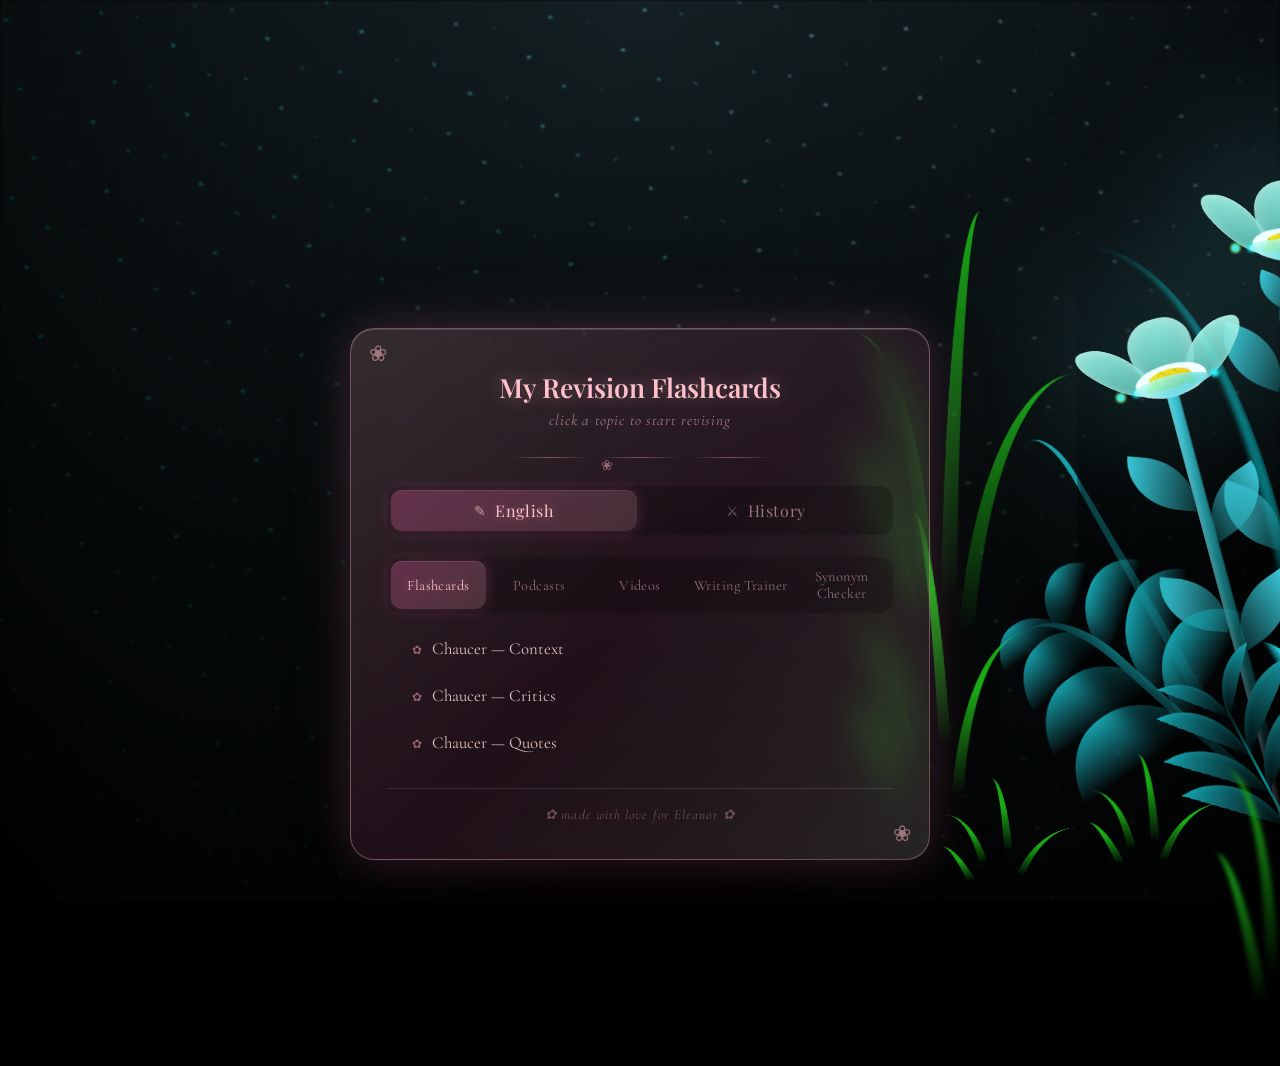
==== commit d2e1ea09: "synonym game" ====
--- a/index.html
+++ b/index.html
@@ -1796,6 +1796,645 @@
       z-index: 1100;
     }
     .toast.show { opacity: 1; transform: translateX(-50%) translateY(0); }
+
+    /* ── Synonym Checker ── */
+    .syn-card { padding: 22px 24px 20px; }
+    .syn-intro {
+      font-family: 'Cormorant Garamond', Georgia, serif;
+      font-size: 1rem;
+      color: rgba(255,228,225,0.72);
+      margin: 0 0 18px;
+      line-height: 1.6;
+      max-width: 680px;
+    }
+
+    .syn-mode-toggle {
+      display: inline-flex;
+      gap: 6px;
+      background: rgba(0,0,0,0.28);
+      border-radius: 12px;
+      padding: 4px;
+      margin: 4px 0 16px;
+    }
+    .syn-mode-toggle button {
+      border: none;
+      background: transparent;
+      color: rgba(255,200,210,0.55);
+      font-family: 'Cormorant Garamond', Georgia, serif;
+      font-size: 0.95rem;
+      padding: 8px 18px;
+      border-radius: 10px;
+      cursor: pointer;
+      transition: all 0.3s ease;
+      letter-spacing: 0.03em;
+    }
+    .syn-mode-toggle button:hover { color: rgba(255,200,210,0.9); }
+    .syn-mode-toggle button.active {
+      background: linear-gradient(135deg, rgba(255,105,180,0.3), rgba(255,182,193,0.18));
+      color: #ffc0cb;
+      box-shadow: 0 0 14px rgba(255,105,180,0.22), inset 0 1px 0 rgba(255,255,255,0.08);
+      text-shadow: 0 0 10px rgba(255,182,193,0.4);
+    }
+    body.syn-mode-ant .syn-mode-toggle button.active {
+      background: linear-gradient(135deg, rgba(140,140,255,0.28), rgba(180,200,255,0.14));
+      color: #d6e0ff;
+      box-shadow: 0 0 14px rgba(140,140,255,0.25), inset 0 1px 0 rgba(255,255,255,0.08);
+      text-shadow: 0 0 10px rgba(180,200,255,0.4);
+    }
+
+    .syn-controls {
+      display: flex;
+      gap: 14px;
+      flex-wrap: wrap;
+      margin-bottom: 16px;
+    }
+    .syn-field {
+      display: flex;
+      flex-direction: column;
+      gap: 6px;
+      min-width: 180px;
+    }
+    .syn-field--grow { flex: 1 1 280px; }
+    .syn-field-label {
+      font-family: 'Cormorant Garamond', Georgia, serif;
+      font-size: 0.78rem;
+      letter-spacing: 0.12em;
+      text-transform: uppercase;
+      color: rgba(255,182,193,0.6);
+    }
+    .syn-field-hint {
+      text-transform: none;
+      letter-spacing: 0.02em;
+      font-style: italic;
+      color: rgba(255,182,193,0.4);
+      font-size: 0.78rem;
+      margin-left: 4px;
+    }
+    .syn-select {
+      padding: 11px 14px;
+      background: rgba(0,0,0,0.32);
+      border: 1px solid rgba(255,182,193,0.22);
+      border-radius: 11px;
+      color: rgba(255,240,235,0.95);
+      font-family: 'Cormorant Garamond', Georgia, serif;
+      font-size: 1rem;
+      cursor: pointer;
+      transition: all 0.3s ease;
+      letter-spacing: 0.02em;
+      appearance: none;
+      -webkit-appearance: none;
+      background-image:
+        linear-gradient(45deg, transparent 50%, rgba(255,182,193,0.55) 50%),
+        linear-gradient(135deg, rgba(255,182,193,0.55) 50%, transparent 50%);
+      background-position:
+        calc(100% - 16px) 50%,
+        calc(100% - 11px) 50%;
+      background-size: 5px 5px, 5px 5px;
+      background-repeat: no-repeat;
+      padding-right: 34px;
+    }
+    .syn-select:focus {
+      outline: none;
+      border-color: rgba(255,105,180,0.5);
+      box-shadow: 0 0 18px rgba(255,105,180,0.15);
+    }
+    .syn-select option { background: #2a0a1a; color: #fff; }
+
+    .syn-pos-hint {
+      display: flex;
+      gap: 10px;
+      align-items: flex-start;
+      padding: 12px 14px;
+      margin: 4px 0 18px;
+      background: rgba(255,105,180,0.06);
+      border: 1px solid rgba(255,182,193,0.18);
+      border-radius: 11px;
+      font-family: 'Cormorant Garamond', Georgia, serif;
+      font-size: 0.95rem;
+      color: rgba(255,228,225,0.78);
+      line-height: 1.5;
+    }
+    .syn-pos-hint-tag {
+      flex-shrink: 0;
+      padding: 3px 10px;
+      border-radius: 8px;
+      background: rgba(255,105,180,0.18);
+      color: #ffc0cb;
+      font-family: 'Playfair Display', Georgia, serif;
+      font-size: 0.72rem;
+      letter-spacing: 0.14em;
+      text-transform: uppercase;
+      align-self: center;
+    }
+    .syn-pos-hint-body { flex: 1; }
+    .syn-pos-hint-eg {
+      color: rgba(255,182,193,0.65);
+      font-style: italic;
+      margin-left: 4px;
+    }
+
+    .syn-bank-section {
+      margin-bottom: 14px;
+    }
+    .syn-bank-section:last-child { margin-bottom: 0; }
+    .syn-bank-section-label {
+      display: flex;
+      align-items: baseline;
+      gap: 8px;
+      font-family: 'Cormorant Garamond', Georgia, serif;
+      font-size: 0.78rem;
+      letter-spacing: 0.12em;
+      text-transform: uppercase;
+      color: rgba(255,182,193,0.55);
+      margin-bottom: 8px;
+    }
+    .syn-bank-section-label .syn-bank-section-eg {
+      text-transform: none;
+      letter-spacing: 0.02em;
+      font-style: italic;
+      color: rgba(255,182,193,0.4);
+      font-size: 0.82rem;
+    }
+    .syn-bank-empty {
+      padding: 12px 14px;
+      border: 1px dashed rgba(255,182,193,0.25);
+      border-radius: 11px;
+      background: rgba(0,0,0,0.18);
+      font-family: 'Cormorant Garamond', Georgia, serif;
+      font-size: 0.92rem;
+      color: rgba(255,182,193,0.65);
+      font-style: italic;
+    }
+
+    .syn-filter-chip-row {
+      display: flex;
+      flex-wrap: wrap;
+      gap: 10px;
+      align-items: center;
+      margin-bottom: 12px;
+    }
+    .syn-filter-chip {
+      display: inline-flex;
+      align-items: center;
+      gap: 10px;
+      padding: 8px 14px;
+      background: rgba(255,105,180,0.15);
+      border: 1px solid rgba(255,105,180,0.4);
+      border-radius: 999px;
+      font-family: 'Cormorant Garamond', Georgia, serif;
+      font-size: 0.95rem;
+      color: #ffd6e0;
+      letter-spacing: 0.02em;
+    }
+    body.syn-mode-ant .syn-filter-chip {
+      background: rgba(140,140,255,0.15);
+      border-color: rgba(140,140,255,0.4);
+      color: #d6e0ff;
+    }
+    .syn-filter-chip-label {
+      font-family: 'Playfair Display', Georgia, serif;
+      font-size: 0.7rem;
+      letter-spacing: 0.16em;
+      text-transform: uppercase;
+      color: rgba(255,182,193,0.7);
+    }
+    body.syn-mode-ant .syn-filter-chip-label { color: rgba(180,200,255,0.7); }
+    .syn-filter-chip select {
+      background: transparent;
+      border: none;
+      color: inherit;
+      font: inherit;
+      cursor: pointer;
+      padding: 0 18px 0 4px;
+      appearance: none;
+      -webkit-appearance: none;
+      background-image:
+        linear-gradient(45deg, transparent 50%, currentColor 50%),
+        linear-gradient(135deg, currentColor 50%, transparent 50%);
+      background-position:
+        calc(100% - 10px) 50%,
+        calc(100% - 6px) 50%;
+      background-size: 4px 4px, 4px 4px;
+      background-repeat: no-repeat;
+      opacity: 0.95;
+    }
+    .syn-filter-chip select:focus { outline: none; }
+    .syn-filter-chip select option { background: #2a0a1a; color: #fff; }
+
+    .syn-grid-empty {
+      grid-column: 1 / -1;
+      padding: 18px;
+      border: 1px dashed rgba(255,182,193,0.3);
+      border-radius: 12px;
+      background: rgba(0,0,0,0.18);
+      text-align: center;
+      font-family: 'Cormorant Garamond', Georgia, serif;
+      font-size: 0.95rem;
+      color: rgba(255,182,193,0.7);
+      font-style: italic;
+      line-height: 1.55;
+    }
+
+    .syn-setup-row {
+      display: flex;
+      gap: 10px;
+      flex-wrap: wrap;
+      align-items: stretch;
+      margin-top: 4px;
+    }
+    .syn-input {
+      flex: 1 1 220px;
+      min-width: 0;
+      padding: 11px 14px;
+      background: rgba(0,0,0,0.32);
+      border: 1px solid rgba(255,182,193,0.22);
+      border-radius: 11px;
+      color: rgba(255,240,235,0.95);
+      font-family: 'Cormorant Garamond', Georgia, serif;
+      font-size: 1rem;
+      caret-color: #ff69b4;
+      transition: all 0.3s ease;
+      letter-spacing: 0.02em;
+    }
+    .syn-input--lg {
+      padding: 14px 18px;
+      font-size: 1.1rem;
+    }
+    .syn-input::placeholder {
+      color: rgba(255,182,193,0.4);
+      font-style: italic;
+    }
+    .syn-input:focus {
+      outline: none;
+      border-color: rgba(255,105,180,0.5);
+      box-shadow: 0 0 18px rgba(255,105,180,0.15);
+    }
+    .trainer-btn--lg {
+      padding: 12px 22px;
+      font-size: 1rem;
+    }
+    .syn-bank-label {
+      display: block;
+      font-family: 'Cormorant Garamond', Georgia, serif;
+      font-size: 0.82rem;
+      color: rgba(255,182,193,0.55);
+      margin: 20px 0 10px;
+      letter-spacing: 0.08em;
+      text-transform: uppercase;
+    }
+    .syn-bank {
+      display: flex;
+      flex-wrap: wrap;
+      gap: 8px;
+    }
+    .syn-bank-word {
+      padding: 8px 14px;
+      border: 1px solid rgba(255,182,193,0.22);
+      border-radius: 10px;
+      background: rgba(255,182,193,0.04);
+      color: rgba(255,228,225,0.82);
+      font-family: 'Cormorant Garamond', Georgia, serif;
+      font-size: 0.98rem;
+      cursor: pointer;
+      transition: all 0.25s ease;
+      letter-spacing: 0.02em;
+    }
+    .syn-bank-word:hover {
+      background: rgba(255,105,180,0.14);
+      border-color: rgba(255,105,180,0.45);
+      color: #fff;
+      box-shadow: 0 0 12px rgba(255,105,180,0.18);
+    }
+
+    .syn-locked-word {
+      display: flex;
+      align-items: center;
+      gap: 18px;
+      padding: 22px 24px;
+      background: linear-gradient(135deg, rgba(255,105,180,0.12), rgba(255,182,193,0.04));
+      border: 1px solid rgba(255,105,180,0.32);
+      border-radius: 16px;
+      margin-bottom: 14px;
+      box-shadow: inset 0 1px 0 rgba(255,255,255,0.06), 0 0 22px rgba(255,105,180,0.1);
+      flex-wrap: wrap;
+    }
+    body.syn-mode-ant .syn-locked-word {
+      background: linear-gradient(135deg, rgba(140,140,255,0.12), rgba(180,200,255,0.04));
+      border-color: rgba(140,140,255,0.32);
+      box-shadow: inset 0 1px 0 rgba(255,255,255,0.06), 0 0 22px rgba(140,140,255,0.1);
+    }
+    .syn-locked-meta {
+      display: flex;
+      flex-direction: column;
+      gap: 4px;
+      min-width: 200px;
+    }
+    .syn-locked-label {
+      font-family: 'Playfair Display', Georgia, serif;
+      font-size: 0.74rem;
+      letter-spacing: 0.18em;
+      text-transform: uppercase;
+      color: rgba(255,182,193,0.65);
+    }
+    body.syn-mode-ant .syn-locked-label { color: rgba(180,200,255,0.65); }
+    .syn-locked-text {
+      font-family: 'Playfair Display', Georgia, serif;
+      font-size: 2rem;
+      color: #ffc0cb;
+      text-shadow: 0 0 18px rgba(255,182,193,0.4);
+      letter-spacing: 0.02em;
+      line-height: 1.1;
+    }
+    body.syn-mode-ant .syn-locked-text {
+      color: #d6e0ff;
+      text-shadow: 0 0 18px rgba(180,200,255,0.4);
+    }
+    .syn-locked-pos {
+      font-family: 'Cormorant Garamond', Georgia, serif;
+      font-size: 0.85rem;
+      color: rgba(255,182,193,0.55);
+      font-style: italic;
+      letter-spacing: 0.04em;
+    }
+    .syn-progress-bar {
+      flex: 1;
+      min-width: 140px;
+      height: 8px;
+      background: rgba(0,0,0,0.35);
+      border-radius: 4px;
+      overflow: hidden;
+      position: relative;
+      align-self: center;
+    }
+    .syn-progress-fill {
+      height: 100%;
+      background: linear-gradient(90deg, rgba(255,105,180,0.6), rgba(255,182,193,0.85));
+      border-radius: 4px;
+      width: 0%;
+      transition: width 0.45s ease;
+      box-shadow: 0 0 12px rgba(255,105,180,0.4);
+    }
+    body.syn-mode-ant .syn-progress-fill {
+      background: linear-gradient(90deg, rgba(140,140,255,0.6), rgba(180,200,255,0.85));
+      box-shadow: 0 0 12px rgba(140,140,255,0.4);
+    }
+    .syn-progress-count {
+      font-family: 'Cormorant Garamond', Georgia, serif;
+      font-size: 1.05rem;
+      color: rgba(255,228,225,0.9);
+      white-space: nowrap;
+    }
+    .syn-progress-count strong { color: #ffc0cb; font-weight: 600; font-size: 1.2rem; }
+    body.syn-mode-ant .syn-progress-count strong { color: #d6e0ff; }
+
+    .syn-definition {
+      font-family: 'Cormorant Garamond', Georgia, serif;
+      font-size: 1rem;
+      color: rgba(255,228,225,0.85);
+      background: rgba(0,0,0,0.22);
+      border-left: 3px solid rgba(255,182,193,0.45);
+      border-radius: 0 12px 12px 0;
+      padding: 12px 16px;
+      margin-bottom: 16px;
+      line-height: 1.55;
+    }
+    body.syn-mode-ant .syn-definition { border-left-color: rgba(180,200,255,0.45); }
+    .syn-definition-label {
+      display: block;
+      font-family: 'Playfair Display', Georgia, serif;
+      font-size: 0.72rem;
+      letter-spacing: 0.16em;
+      text-transform: uppercase;
+      color: rgba(255,182,193,0.6);
+      margin-bottom: 4px;
+    }
+    .syn-definition-item {
+      display: block;
+      margin: 2px 0;
+    }
+    .syn-definition-pos {
+      color: rgba(255,182,193,0.7);
+      font-style: italic;
+      margin-right: 6px;
+    }
+
+    .syn-guess-row {
+      display: flex;
+      gap: 10px;
+      margin-bottom: 12px;
+    }
+    .syn-feedback {
+      min-height: 26px;
+      font-family: 'Cormorant Garamond', Georgia, serif;
+      font-size: 1rem;
+      color: rgba(255,182,193,0.7);
+      font-style: italic;
+      margin-bottom: 12px;
+      letter-spacing: 0.02em;
+    }
+    .syn-feedback.hit { color: #ffd6e0; font-style: normal; }
+    body.syn-mode-ant .syn-feedback.hit { color: #d6e0ff; }
+    .syn-feedback.miss { color: rgba(255,160,180,0.7); }
+    .syn-feedback.dupe { color: rgba(255,200,210,0.55); }
+
+    .syn-grid-label {
+      font-family: 'Cormorant Garamond', Georgia, serif;
+      font-size: 0.85rem;
+      letter-spacing: 0.08em;
+      text-transform: uppercase;
+      color: rgba(255,182,193,0.55);
+      margin: 18px 0 10px;
+      display: flex;
+      justify-content: space-between;
+      align-items: baseline;
+      flex-wrap: wrap;
+      gap: 8px;
+    }
+    .syn-grid-summary {
+      text-transform: none;
+      letter-spacing: 0.02em;
+      font-style: italic;
+      color: rgba(255,182,193,0.5);
+      font-size: 0.85rem;
+    }
+    .syn-grid {
+      display: grid;
+      grid-template-columns: repeat(auto-fill, minmax(150px, 1fr));
+      gap: 10px;
+    }
+    .syn-tile {
+      padding: 12px 14px;
+      border-radius: 11px;
+      border: 1px solid rgba(255,182,193,0.16);
+      background: rgba(0,0,0,0.28);
+      font-family: 'Cormorant Garamond', Georgia, serif;
+      font-size: 1rem;
+      text-align: center;
+      transition: all 0.3s ease;
+      color: rgba(255,228,225,0.35);
+      letter-spacing: 0.02em;
+      position: relative;
+      min-height: 44px;
+      display: flex;
+      align-items: center;
+      justify-content: center;
+      cursor: default;
+    }
+    .syn-tile.hidden { color: transparent; user-select: none; }
+    .syn-tile.hidden::before {
+      content: "✶";
+      position: absolute;
+      inset: 0;
+      display: flex;
+      align-items: center;
+      justify-content: center;
+      color: rgba(255,182,193,0.28);
+      font-size: 0.95rem;
+    }
+    .syn-tile.found {
+      background: linear-gradient(135deg, rgba(255,105,180,0.22), rgba(255,182,193,0.1));
+      border-color: rgba(255,105,180,0.45);
+      color: #fff;
+      box-shadow: 0 0 16px rgba(255,105,180,0.22), inset 0 1px 0 rgba(255,255,255,0.08);
+      text-shadow: 0 0 10px rgba(255,182,193,0.5);
+      animation: synPop 0.45s ease-out;
+    }
+    body.syn-mode-ant .syn-tile.found {
+      background: linear-gradient(135deg, rgba(140,140,255,0.22), rgba(180,200,255,0.1));
+      border-color: rgba(140,140,255,0.45);
+      box-shadow: 0 0 16px rgba(140,140,255,0.22), inset 0 1px 0 rgba(255,255,255,0.08);
+      text-shadow: 0 0 10px rgba(180,200,255,0.5);
+    }
+    .syn-tile.revealed {
+      color: rgba(255,182,193,0.6);
+      border-color: rgba(255,182,193,0.25);
+      border-style: dashed;
+      font-style: italic;
+    }
+    .syn-tile.has-def { cursor: help; }
+    .syn-tile.has-def::after {
+      content: "ⓘ";
+      position: absolute;
+      top: 3px;
+      right: 6px;
+      font-size: 0.65rem;
+      color: rgba(255,182,193,0.5);
+    }
+    .syn-tile-def {
+      position: absolute;
+      bottom: calc(100% + 8px);
+      left: 50%;
+      transform: translateX(-50%);
+      width: max-content;
+      max-width: 320px;
+      padding: 10px 14px;
+      background: rgba(20, 5, 15, 0.97);
+      border: 1px solid rgba(255,105,180,0.4);
+      border-radius: 10px;
+      color: rgba(255,240,235,0.95);
+      font-family: 'Cormorant Garamond', Georgia, serif;
+      font-size: 0.9rem;
+      font-style: normal;
+      letter-spacing: 0.02em;
+      line-height: 1.5;
+      text-align: left;
+      box-shadow: 0 6px 20px rgba(0,0,0,0.6), 0 0 18px rgba(255,105,180,0.18);
+      opacity: 0;
+      pointer-events: none;
+      transition: opacity 0.2s ease;
+      z-index: 50;
+      white-space: normal;
+    }
+    .syn-tile:hover .syn-tile-def,
+    .syn-tile:focus-within .syn-tile-def { opacity: 1; }
+    .syn-tile-def::after {
+      content: "";
+      position: absolute;
+      top: 100%;
+      left: 50%;
+      transform: translateX(-50%);
+      border: 6px solid transparent;
+      border-top-color: rgba(255,105,180,0.4);
+    }
+    .syn-tile-def .syn-tile-def-pos {
+      display: block;
+      color: rgba(255,182,193,0.65);
+      font-style: italic;
+      font-size: 0.78rem;
+      margin-bottom: 2px;
+      letter-spacing: 0.04em;
+    }
+    @keyframes synPop {
+      0% { transform: scale(0.85); opacity: 0.4; }
+      55% { transform: scale(1.06); }
+      100% { transform: scale(1); opacity: 1; }
+    }
+
+    .syn-actions { margin-top: 20px; gap: 12px; }
+
+    .syn-stats {
+      display: flex;
+      flex-wrap: wrap;
+      gap: 18px;
+      justify-content: space-between;
+      padding: 16px 20px;
+      background: rgba(0,0,0,0.22);
+      border: 1px solid rgba(255,182,193,0.14);
+      border-radius: 12px;
+      margin-top: 6px;
+    }
+    .syn-stat {
+      display: flex;
+      flex-direction: column;
+      gap: 4px;
+      min-width: 110px;
+    }
+    .syn-stat-label {
+      font-family: 'Cormorant Garamond', Georgia, serif;
+      font-size: 0.74rem;
+      letter-spacing: 0.14em;
+      text-transform: uppercase;
+      color: rgba(255,182,193,0.55);
+    }
+    .syn-stat-value {
+      font-family: 'Playfair Display', Georgia, serif;
+      font-size: 1.4rem;
+      color: #ffc0cb;
+      letter-spacing: 0.02em;
+    }
+
+    .syn-history {
+      margin-top: 14px;
+      font-family: 'Cormorant Garamond', Georgia, serif;
+      font-size: 0.95rem;
+      color: rgba(255,228,225,0.7);
+      line-height: 1.8;
+    }
+    .syn-history-row {
+      display: flex;
+      justify-content: space-between;
+      align-items: baseline;
+      gap: 12px;
+      padding: 8px 4px;
+      border-bottom: 1px dashed rgba(255,182,193,0.1);
+    }
+    .syn-history-row:last-child { border-bottom: none; }
+    .syn-history-word { color: #ffc0cb; letter-spacing: 0.02em; }
+    .syn-history-mode {
+      font-size: 0.72rem;
+      letter-spacing: 0.12em;
+      text-transform: uppercase;
+      color: rgba(255,182,193,0.45);
+      margin-left: 8px;
+    }
+    .syn-history-score { color: rgba(255,182,193,0.65); font-style: italic; }
+    .syn-empty {
+      color: rgba(255,182,193,0.4);
+      font-style: italic;
+      font-family: 'Cormorant Garamond', Georgia, serif;
+      font-size: 0.95rem;
+      padding: 8px 0;
+    }
   </style>
 </head>
 <body class="not-loaded">
@@ -1819,6 +2458,7 @@
         <button class="tab-btn" data-tab="podcasts">Podcasts</button>
         <button class="tab-btn" data-tab="videos">Videos</button>
         <button class="tab-btn" data-tab="trainer">Writing Trainer</button>
+        <button class="tab-btn" data-tab="synonyms">Synonym Checker</button>
       </div>
 
       <div class="tab-panel active" data-tab="flashcards" data-group="english">
@@ -1955,30 +2595,155 @@
           <div class="papers-grid" id="papers-grid">
             <div class="paper-card">
               <span class="paper-icon">&#10047;</span>
-              <span class="paper-title">June 2017 question paper</span>
-              <a href="pdfs/H472-01-June-2017-paper.pdf" target="_blank">Open &#8599;</a>
-              <button data-pdf="pdfs/H472-01-June-2017-paper.pdf">Preview</button>
+              <span class="paper-title">2024 Component 1 paper</span>
+              <a href="pdfs/Eduqas-A720-Component1-2024-paper.pdf" target="_blank">Open &#8599;</a>
+              <button data-pdf="pdfs/Eduqas-A720-Component1-2024-paper.pdf">Preview</button>
             </div>
             <div class="paper-card">
               <span class="paper-icon">&#10047;</span>
-              <span class="paper-title">Sample Assessment Materials (SAM)</span>
-              <a href="pdfs/H472-01-Sample-Assessment.pdf" target="_blank">Open &#8599;</a>
-              <button data-pdf="pdfs/H472-01-Sample-Assessment.pdf">Preview</button>
+              <span class="paper-title">2024 Mark scheme</span>
+              <a href="pdfs/Eduqas-A720-Component1-2024-markscheme.pdf" target="_blank">Open &#8599;</a>
+              <button data-pdf="pdfs/Eduqas-A720-Component1-2024-markscheme.pdf">Preview</button>
             </div>
             <div class="paper-card">
               <span class="paper-icon">&#10047;</span>
-              <span class="paper-title">Mark scheme (specimen)</span>
-              <a href="pdfs/H472-01-Mark-Scheme.pdf" target="_blank">Open &#8599;</a>
-              <button data-pdf="pdfs/H472-01-Mark-Scheme.pdf">Preview</button>
+              <span class="paper-title">2023 Component 1 paper</span>
+              <a href="pdfs/Eduqas-A720-Component1-2023-paper.pdf" target="_blank">Open &#8599;</a>
+              <button data-pdf="pdfs/Eduqas-A720-Component1-2023-paper.pdf">Preview</button>
             </div>
             <div class="paper-card">
               <span class="paper-icon">&#10047;</span>
-              <span class="paper-title">Examiners&rsquo; Report Summer 2024</span>
-              <a href="pdfs/H472-01-Examiners-Report-2024.pdf" target="_blank">Open &#8599;</a>
-              <button data-pdf="pdfs/H472-01-Examiners-Report-2024.pdf">Preview</button>
+              <span class="paper-title">2023 Mark scheme</span>
+              <a href="pdfs/Eduqas-A720-Component1-2023-markscheme.pdf" target="_blank">Open &#8599;</a>
+              <button data-pdf="pdfs/Eduqas-A720-Component1-2023-markscheme.pdf">Preview</button>
+            </div>
+            <div class="paper-card">
+              <span class="paper-icon">&#10047;</span>
+              <span class="paper-title">2022 Component 1 paper</span>
+              <a href="pdfs/Eduqas-A720-Component1-2022-paper.pdf" target="_blank">Open &#8599;</a>
+              <button data-pdf="pdfs/Eduqas-A720-Component1-2022-paper.pdf">Preview</button>
+            </div>
+            <div class="paper-card">
+              <span class="paper-icon">&#10047;</span>
+              <span class="paper-title">2022 Mark scheme</span>
+              <a href="pdfs/Eduqas-A720-Component1-2022-markscheme.pdf" target="_blank">Open &#8599;</a>
+              <button data-pdf="pdfs/Eduqas-A720-Component1-2022-markscheme.pdf">Preview</button>
             </div>
           </div>
           <div id="paper-preview-wrap"></div>
+        </div>
+      </div>
+
+      <div class="tab-panel" data-tab="synonyms" data-group="english">
+        <div class="trainer-card syn-card">
+          <div class="trainer-header">
+            <h3 id="syn-title">&#10047; Synonym Checker</h3>
+            <button class="trainer-settings-btn" id="syn-reset-stats" title="Reset all progress">&#8635;</button>
+          </div>
+
+          <div class="syn-mode-toggle" id="syn-mode-toggle">
+            <button class="active" data-mode="syn">&#10047; Synonyms</button>
+            <button data-mode="ant">&#10006; Antonyms</button>
+          </div>
+
+          <p class="syn-intro" id="syn-intro">
+            Pick a word (or use a random one from common exam vocabulary) and list as many synonyms as you can. Filter by part of speech, bias by topic, and hover any revealed word for its definition.
+          </p>
+
+          <!-- Setup view -->
+          <div id="syn-setup-view">
+            <div class="syn-controls">
+              <label class="syn-field">
+                <span class="syn-field-label">Part of speech</span>
+                <select class="syn-select" id="syn-pos">
+                  <option value="auto">Auto (any)</option>
+                  <option value="n">Noun</option>
+                  <option value="v">Verb</option>
+                  <option value="adj">Adjective</option>
+                  <option value="adv">Adverb</option>
+                </select>
+              </label>
+              <label class="syn-field syn-field--grow">
+                <span class="syn-field-label">Topic bias <span class="syn-field-hint">optional &middot; e.g. literature, drama</span></span>
+                <input type="text" class="syn-input" id="syn-topics" placeholder="Words to bias results &mdash; comma-separated" autocomplete="off" spellcheck="false" />
+              </label>
+            </div>
+
+            <div class="syn-pos-hint" id="syn-pos-hint"></div>
+
+            <div class="syn-setup-row">
+              <input type="text" class="syn-input syn-input--lg" id="syn-word-input" placeholder="Type a word to find &hellip;" autocomplete="off" spellcheck="false" />
+              <button class="trainer-btn trainer-btn--primary trainer-btn--lg" id="syn-lock-btn">&#10047; Lock in</button>
+              <button class="trainer-btn trainer-btn--lg" id="syn-random-btn">&#10022; Random word</button>
+            </div>
+
+            <div id="syn-bank-wrap"></div>
+          </div>
+
+          <!-- Game view -->
+          <div id="syn-game-view" style="display:none;">
+            <div class="syn-locked-word">
+              <div class="syn-locked-meta">
+                <span class="syn-locked-label" id="syn-locked-label-text">Your word</span>
+                <span class="syn-locked-text" id="syn-locked-text"></span>
+                <span class="syn-locked-pos" id="syn-locked-pos"></span>
+              </div>
+              <div class="syn-progress-bar"><div class="syn-progress-fill" id="syn-progress-fill"></div></div>
+              <span class="syn-progress-count" id="syn-progress-count"><strong>0</strong> found &middot; no limit</span>
+            </div>
+
+            <div class="syn-filter-chip-row">
+              <div class="syn-filter-chip">
+                <span class="syn-filter-chip-label">Mode</span>
+                <span id="syn-chip-mode">Synonyms</span>
+              </div>
+              <div class="syn-filter-chip">
+                <span class="syn-filter-chip-label">Part of speech</span>
+                <select id="syn-game-pos" aria-label="Filter by part of speech">
+                  <option value="auto">Any</option>
+                  <option value="n">Noun</option>
+                  <option value="v">Verb</option>
+                  <option value="adj">Adjective</option>
+                  <option value="adv">Adverb</option>
+                </select>
+              </div>
+              <div class="syn-filter-chip" id="syn-chip-topic" style="display:none;">
+                <span class="syn-filter-chip-label">Topic</span>
+                <span id="syn-chip-topic-text"></span>
+              </div>
+            </div>
+
+            <div class="syn-definition" id="syn-definition" style="display:none;"></div>
+
+            <div class="syn-guess-row">
+              <input type="text" class="syn-input syn-input--lg" id="syn-guess-input" placeholder="Type a word and press Enter&hellip;" autocomplete="off" spellcheck="false" />
+              <button class="trainer-btn trainer-btn--primary trainer-btn--lg" id="syn-submit-btn">Submit</button>
+            </div>
+            <div class="syn-feedback" id="syn-feedback">&nbsp;</div>
+
+            <div class="syn-grid-label">
+              <span id="syn-grid-title">The list</span>
+              <span id="syn-grid-summary" class="syn-grid-summary">tiles reveal as you find them &mdash; valid words outside the list count as bonus</span>
+            </div>
+            <div class="syn-grid" id="syn-grid"></div>
+
+            <div class="trainer-actions syn-actions">
+              <button class="trainer-btn" id="syn-reveal-btn">&#10005; Reveal remaining</button>
+              <button class="trainer-btn" id="syn-restart-btn">&#10561; Restart</button>
+              <button class="trainer-btn trainer-btn--ghost" id="syn-back-btn">&#8592; Pick another word</button>
+            </div>
+          </div>
+        </div>
+
+        <div class="trainer-card syn-card">
+          <div class="trainer-header"><h3>&#10047; Your progress</h3></div>
+          <div class="syn-stats">
+            <div class="syn-stat"><span class="syn-stat-label">Words tried</span><span class="syn-stat-value" id="syn-stat-words">0</span></div>
+            <div class="syn-stat"><span class="syn-stat-label">Words found</span><span class="syn-stat-value" id="syn-stat-found">0</span></div>
+            <div class="syn-stat"><span class="syn-stat-label">Best round</span><span class="syn-stat-value" id="syn-stat-best">&mdash;</span></div>
+            <div class="syn-stat"><span class="syn-stat-label">Last played</span><span class="syn-stat-value" id="syn-stat-last" style="font-size:0.95rem;">&mdash;</span></div>
+          </div>
+          <div class="syn-history" id="syn-history"></div>
         </div>
       </div>
     </div>
@@ -2263,31 +3028,25 @@
         document.querySelectorAll(`.tab-panel[data-group="${group}"]`).forEach(p => {
           p.classList.toggle('active', p.dataset.tab === tab);
         });
-        // Wider layout when the writing trainer tab is active
+        // Wider layout when the writing trainer or synonym checker tab is active
         if (group === 'english') {
-          document.body.classList.toggle('trainer-wide', tab === 'trainer');
+          document.body.classList.toggle('trainer-wide', tab === 'trainer' || tab === 'synonyms');
         }
       });
     });
 
     /* ──────────────── Writing Trainer ──────────────── */
 
+    /* Real Eduqas/WJEC A720 Component 1 Section A questions on Chaucer's Merchant's Prologue and Tale.
+       Format: Q1 has two parts — (i) close-reading of an extract [20 marks], (ii) wider essay [40 marks].
+       Each part is listed separately so you can practise either independently. */
     const QUESTIONS = [
-      { id:1, source:'2017', theme:['vain','selfish','vanity','self','ego','pride'], text:"'People are naturally inclined towards vain and selfish behaviour.' In the light of this view, consider ways in which writers explore vanity and selfishness.", themeLabel:'vanity & selfishness' },
-      { id:2, source:'2017', theme:['truth','secret','hidden','revealed','deceit','deception'], text:"'Hidden truths will always be revealed in the end.' In the light of this view, consider ways in which writers explore truth and secrecy.", themeLabel:'truth & secrecy' },
-      { id:3, source:'2017', theme:['outsider','outside','marginal','exclusion','isolated'], text:"'The Outsider is always an intriguing figure in literature.' In the light of this view, consider ways in which writers explore those who are placed outside the centre of society.", themeLabel:'outsiders' },
-      { id:4, source:'2017', theme:['reflection','thought','introspection','consciousness','contemplation'], text:"'Literature often presents characters in a state of reflection.' In the light of this view, consider ways in which writers explore the significance of thought and reflection.", themeLabel:'reflection' },
-      { id:5, source:'2017', theme:['freedom','liberty','autonomy','escape','agency'], text:"'Freedom is a condition towards which all humanity aspires.' In the light of this view, consider ways in which writers explore the desire for freedom.", themeLabel:'freedom' },
-      { id:6, source:'2017', theme:['loss','suffering','grief','pain','misery'], text:"'Loss and suffering are familiar conditions in human experience.' In the light of this view, consider ways in which writers explore loss and suffering.", themeLabel:'loss & suffering' },
-      { id:7, source:'SAM', theme:['love','possess','possession','jealousy','control','own'], text:"'Love is invariably possessive.' In the light of this view, consider ways in which writers explore love and possession.", themeLabel:'love & possession' },
-      { id:8, source:'SAM', theme:['moral','sexual','sex','immoral','morality','ethics'], text:"'Good writing about sexual relationships is invariably moral.' In the light of this view, consider ways in which writers explore the morality of sexual relationships.", themeLabel:'morality of sex' },
-      { id:9, source:'SAM', theme:['power','men','women','gender','patriarchy','female','male'], text:"'Men may seem to be more powerful than women, but the reality is very different.' In the light of this view, consider ways in which writers explore power and gender.", themeLabel:'gender & power' },
-      { id:10, source:'SAM', theme:['forbidden','taboo','prohibited','transgression','desire'], text:"'Forbidden tastes are sweetest.' In the light of this view, consider ways in which writers explore the attraction of that which is forbidden.", themeLabel:'the forbidden' },
-      { id:11, source:'SAM', theme:['conflict','misunderstanding','misread','confusion','clash'], text:"'Conflict in literature generally arises from misunderstanding.' In the light of this view, consider ways in which writers make use of misunderstanding.", themeLabel:'misunderstanding' },
-      { id:12, source:'SAM', theme:['rank','status','class','hierarchy','social','happiness'], text:"'Rank and social status are enemies of happiness.' In the light of this view, consider ways in which writers explore the effects of rank and social status.", themeLabel:'rank & status' },
-      { id:13, source:'2024', theme:['fool','folly','foolish','consequence','reckless'], text:"'Foolish acts have far-reaching consequences.' In the light of this view, consider ways in which writers explore folly and its outcomes.", themeLabel:'folly' },
-      { id:14, source:'2024', theme:['indulgence','isolated','isolation','self','selfish','alone'], text:"'Self-indulgence inevitably leads to isolation.' In the light of this view, consider ways in which writers explore self-indulgence and isolation.", themeLabel:'self-indulgence & isolation' },
-      { id:15, source:'2024', theme:['disappointment','ambition','desire','frustrated','unfulfilled'], text:"'Disappointment is the inevitable end of human ambition.' In the light of this view, consider ways in which writers explore disappointment and ambition.", themeLabel:'disappointment & ambition' },
+      { id:'2022i',  source:'2022 (i)',  partType:'close-reading', theme:['januarie','january','reader','response','manipulative','wheedling'], text:"Re-read lines 203–224 from “But o thing warne I yow…” to “…whan I die.” How does Chaucer shape the reader’s response to Januarie in these lines? [20]", themeLabel:'reader response to Januarie' },
+      { id:'2022ii', source:'2022 (ii)', partType:'essay', theme:['selfish','selfishness','human','criticism','sustained'], text:"With close reference to relevant contexts, discuss the view that in The Merchant’s Prologue and Tale, Chaucer presents “a sustained criticism of human selfishness”. [40]", themeLabel:'sustained criticism of selfishness' },
+      { id:'2023i',  source:'2023 (i)',  partType:'close-reading', theme:['merchant','attitudes','prologue','bitter','disappointed'], text:"Re-read lines 33–54 from “Whilom ther was dwellinge…” to “…that was so wis.” Analyse the ways in which Chaucer suggests the Merchant’s attitudes in these lines. [20]", themeLabel:"the Merchant’s attitudes" },
+      { id:'2023ii', source:'2023 (ii)', partType:'essay', theme:['comic','humour','humorously','failings','critically'], text:"“Chaucer points the finger critically but always humorously at a full range of human failings.” In the light of this comment and with close reference to relevant contexts, show how far you agree that The Merchant’s Prologue and Tale is fundamentally comic. [40]", themeLabel:'fundamentally comic' },
+      { id:'2024i',  source:'2024 (i)',  partType:'close-reading', theme:['placebo','flatterer','flattery','sycophant','counsellor'], text:"Re-read lines 266–288 from “Placebo seyde…” to “…or elles thing semblable.” Examine Chaucer’s presentation of Placebo in these lines. [20]", themeLabel:'presentation of Placebo' },
+      { id:'2024ii', source:'2024 (ii)', partType:'essay', theme:['rank','authority','social order','undermine','class','hierarchy'], text:"“The Merchant’s Prologue and Tale is carefully designed to undermine the social order of its day.” In the light of this comment and with close reference to relevant contexts, discuss the ways in which ideas about rank and authority are presented in The Merchant’s Prologue and Tale. [40]", themeLabel:'rank & authority' },
     ];
 
     const KW = {
@@ -2433,7 +3192,7 @@
       parts.push('<div class="q-divider"></div>');
 
       // Past papers
-      parts.push('<div class="q-section-label">OCR past papers</div>');
+      parts.push('<div class="q-section-label">Eduqas / WJEC past papers</div>');
       QUESTIONS.forEach(q => {
         parts.push(`<div class="q-option ${q.id === currentQuestion.id ? 'selected' : ''}" data-qid="${q.id}">
           <span class="q-icon">&#10047;</span>
@@ -2493,8 +3252,11 @@
     let currentAngle = null; // pinned angle text from essay plan, if any
 
     function aboutThisPaperHTML(q) {
-      if (q.source === '2017' || q.source === 'SAM' || q.source === '2024') {
-        return `<strong>About this paper:</strong> OCR H472/01 Section 2 &mdash; Drama and Poetry pre-1900. A 30-mark comparative essay (~1h15). You compare <em>one</em> drama text and <em>one</em> poetry text. Here, you&rsquo;re writing the Chaucer (<em>The Merchant&rsquo;s Tale</em>) half of your answer.`;
+      if (q.partType === 'close-reading') {
+        return `<strong>About this paper:</strong> Eduqas / WJEC A720 Component 1 &mdash; Section A: Poetry pre-1900 (open book, clean copy of the text allowed). Question 1 has two parts on Chaucer. This is <strong>part (i)</strong>: a close-reading of a specific extract worth <strong>20 marks</strong> &mdash; focus on language, technique and how Chaucer shapes meaning in <em>those lines</em>.`;
+      }
+      if (q.partType === 'essay') {
+        return `<strong>About this paper:</strong> Eduqas / WJEC A720 Component 1 &mdash; Section A: Poetry pre-1900 (open book). Question 1 has two parts on Chaucer. This is <strong>part (ii)</strong>: a wider essay worth <strong>40 marks</strong> &mdash; show how far you agree using close reference to the whole tale and to relevant contexts (medieval marriage, fabliau, antifeminist tradition, Boethius etc.).`;
       }
       if (q.isCustom) {
         return `<strong>About this paper:</strong> custom question saved by you. Treat it as your own essay prompt.`;
@@ -2521,7 +3283,7 @@
         $qCard.style.display = '';
         $qText.innerHTML = q.text;
         $qMeta.textContent = q.source
-          ? `Source: ${q.source} • Theme: ${q.themeLabel}${QUESTIONS.includes(q) ? ' • Use The Merchant’s Tale as your poetry text' : ''}`
+          ? `Eduqas / WJEC ${q.source} • ${q.themeLabel}`
           : (q.themeLabel ? `Theme: ${q.themeLabel}` : 'Custom question');
         const ctx = aboutThisPaperHTML(q);
         if (ctx) { $paperCtx.innerHTML = ctx; $paperCtx.style.display = ''; }
@@ -2568,9 +3330,10 @@
       const subject = btn.dataset.subject;
       document.querySelectorAll('.subject-btn').forEach(b => b.classList.toggle('active', b === btn));
       document.querySelectorAll('.subject-group').forEach(g => g.classList.toggle('active', g.dataset.subject === subject));
-      // Trainer-wide layout only when English -> trainer is active
+      // Wider layout when English -> trainer or synonyms tab is active
       const trainerOpen = document.querySelector('.tab-btn[data-tab="trainer"].active');
-      document.body.classList.toggle('trainer-wide', subject === 'english' && !!trainerOpen);
+      const synonymsOpen = document.querySelector('.tab-btn[data-tab="synonyms"].active');
+      document.body.classList.toggle('trainer-wide', subject === 'english' && (!!trainerOpen || !!synonymsOpen));
     });
 
     /* ───── Guided structured editor (contenteditable rows) ───── */
@@ -2756,7 +3519,15 @@
 
       const angleNote = currentAngle ? `\n\nThe student is writing the paragraph on this angle from the essay plan: "${currentAngle}". Mark with that angle in mind.` : '';
 
-      const sysPrompt = `You are Eleanor's strict OCR A-Level English Literature examiner marking H472/01 Paper 1 (Drama and Poetry pre-1900). You assess a single Chaucer (The Merchant's Tale) paragraph against the PEACCL framework (Point, Evidence, Analysis, Critic, Context, Link).
+      const partLabel = currentQuestion.partType === 'close-reading'
+        ? 'Component 1 Section A part (i) — close-reading of an extract (20 marks). Marking emphasis is on AO2 (analysis of how Chaucer uses language, form, structure to create meaning IN THE SPECIFIC EXTRACT). Some AO1 (expression) and a touch of AO3 (context) where directly relevant.'
+        : currentQuestion.partType === 'essay'
+          ? 'Component 1 Section A part (ii) — wider essay on the whole text with a critical viewpoint (40 marks). Marking emphasis is balanced across AO1 (informed personal response, accurate expression), AO2 (analysis of method), AO3 (context — medieval marriage, fabliau, antifeminist tradition, Boethian thought), AO5 (different interpretations / critics). Tackling the proposition (agree/disagree/qualify) is essential.'
+          : 'standalone analytical writing on Chaucer';
+
+      const sysPrompt = `You are Eleanor's strict Eduqas / WJEC A-Level English Literature examiner marking A720 Component 1 Section A: Poetry pre-1900. The text is Chaucer's The Merchant's Prologue and Tale (Cambridge edition). You assess Eleanor's writing against the PEACCL framework (Point, Evidence, Analysis, Critic, Context, Link).
+
+This question is: ${partLabel}
 
 Eleanor's two stated weaknesses, which must be your relentless focus:
 1. JUMPS — claims made without explaining the reasoning step that connects them. Quote her own sentence and show the missing step.
@@ -2844,14 +3615,24 @@
         </div>
       `;
 
-      const sysPrompt = `You are an OCR A-Level English Literature tutor planning the Chaucer (The Merchant's Tale) half of an H472/01 Section 2 comparative essay. You are NOT writing the essay — you're producing a tight plan with 3 distinct paragraph angles the student could explore.
+      const planPartLabel = currentQuestion.partType === 'close-reading'
+        ? 'This is part (i) — a 20-mark close-reading of a SPECIFIC EXTRACT from the tale. Plan angles that focus on technique-spotting WITHIN those lines: language, form, imagery, structure, voice. Each angle should pick out a different feature of the extract. Do NOT plan a whole-tale essay.'
+        : currentQuestion.partType === 'essay'
+          ? 'This is part (ii) — a 40-mark essay on the WHOLE text engaging with a critical proposition. Plan angles that take a stance (agree / disagree / qualify) using evidence from across the tale, named critics where useful, and context (medieval marriage, fabliau, antifeminist tradition, Boethius).'
+          : 'Plan angles for a single-text Chaucer paragraph.';
+
+      const sysPrompt = `You are an Eduqas / WJEC A-Level English Literature tutor planning a paragraph for A720 Component 1 Section A on Chaucer's The Merchant's Prologue and Tale.
+
+${planPartLabel}
+
+You are NOT writing the essay — you're producing a tight plan with 3 distinct paragraph angles the student could choose from.
 
 Output ONLY valid JSON in this exact shape:
 
 {
-  "intro_idea": "one-sentence thesis line tying the question to The Merchant's Tale",
+  "intro_idea": "one-sentence thesis line that directly engages the question",
   "angles": [
-    { "title": "Short angle title (max 6 words)", "body": "2-3 sentence sketch: the argument, a key piece of evidence (with quote if possible), and a critic or context point." },
+    { "title": "Short angle title (max 6 words)", "body": "2-3 sentence sketch: the argument, a key piece of evidence (line/quote from the tale where possible), and a critic or context point." },
     { "title": "...", "body": "..." },
     { "title": "...", "body": "..." }
   ]
@@ -2859,7 +3640,7 @@
 
 No markdown, no code fences, no preamble — just the JSON.`;
 
-      const userPrompt = `Question: ${currentQuestion.text}\n\nThe student is writing the Chaucer (Merchant's Tale) half of this comparative essay. Give 3 paragraph angles she could pick from.`;
+      const userPrompt = `Question: ${currentQuestion.text}\n\nGive 3 distinct paragraph angles she could pick from.`;
 
       try {
         const res = await fetch('https://api.anthropic.com/v1/messages', {
@@ -2965,6 +3746,658 @@
 
     /* ───── init ───── */
     loadQuestion(currentQuestion.id);
+
+    /* ════════════════════════════════════════════
+       Synonym / Antonym Checker
+       ──────────────────────────────────────────── */
+    (function synonymChecker() {
+      // Words grouped by POS — exam-relevant vocab. Some words live in more than one bucket.
+      const EXAM_WORDS_BY_POS = {
+        n: [
+          'comedy','violence','flaw','ambition','suffering','isolation',
+          'deception','power','fate','freedom','silence','desire',
+          'tragedy','jealousy','passion','sorrow','hope','fear','greed','virtue'
+        ],
+        v: [
+          'liked','hide','reveal','begin','end','help','hurt','love','hate',
+          'change','destroy','endure','suffer','deceive','admire','condemn',
+          'mock','praise','betray','redeem'
+        ],
+        adj: [
+          'beautiful','cruel','brave','foolish','happy','sad','important','strong',
+          'weak','clever','angry','calm','kind','wicked','proud','humble',
+          'greedy','generous','jealous','fearful','tragic','wise','innocent',
+          'corrupt','passionate','melancholy','obedient','rebellious','noble','sly'
+        ],
+        adv: [
+          'cruelly','bravely','foolishly','happily','sadly','calmly','kindly',
+          'proudly','jealously','fearfully','wisely','passionately','nobly','slyly',
+          'tragically','obediently','rebelliously','quickly','quietly','bitterly'
+        ]
+      };
+      // Flat list across all POS for Auto mode
+      const EXAM_WORDS_ALL = Array.from(new Set(
+        Object.values(EXAM_WORDS_BY_POS).flat()
+      ));
+
+      const POS_LABEL = { n: 'noun', v: 'verb', adj: 'adjective', adv: 'adverb', u: 'other' };
+      const POS_PLURAL = { n: 'nouns', v: 'verbs', adj: 'adjectives', adv: 'adverbs' };
+      const POS_DEFINITIONS = {
+        auto: { tag: 'Auto', body: 'No filter — any part of speech will be accepted.', eg: '' },
+        n:    { tag: 'Noun', body: 'A person, place, thing, idea or feeling.', eg: 'comedy, violence, ambition' },
+        v:    { tag: 'Verb', body: 'An action or state — what someone or something does.', eg: 'love, destroy, betray' },
+        adj:  { tag: 'Adjective', body: 'A word that describes a noun.', eg: 'cruel, beautiful, tragic' },
+        adv:  { tag: 'Adverb', body: 'A word that modifies a verb or adjective — often ends in -ly.', eg: 'cruelly, bravely, quietly' }
+      };
+      const STORAGE_KEY = 'syn-checker-progress-v2';
+
+      // DOM
+      const $setup = document.getElementById('syn-setup-view');
+      const $game = document.getElementById('syn-game-view');
+      const $bankWrap = document.getElementById('syn-bank-wrap');
+      const $posHint = document.getElementById('syn-pos-hint');
+      const $gamePos = document.getElementById('syn-game-pos');
+      const $chipMode = document.getElementById('syn-chip-mode');
+      const $chipTopic = document.getElementById('syn-chip-topic');
+      const $chipTopicText = document.getElementById('syn-chip-topic-text');
+      const $wordInput = document.getElementById('syn-word-input');
+      const $lockBtn = document.getElementById('syn-lock-btn');
+      const $randomBtn = document.getElementById('syn-random-btn');
+      const $lockedText = document.getElementById('syn-locked-text');
+      const $lockedLabel = document.getElementById('syn-locked-label-text');
+      const $lockedPos = document.getElementById('syn-locked-pos');
+      const $progressFill = document.getElementById('syn-progress-fill');
+      const $progressCount = document.getElementById('syn-progress-count');
+      const $guessInput = document.getElementById('syn-guess-input');
+      const $submitBtn = document.getElementById('syn-submit-btn');
+      const $feedback = document.getElementById('syn-feedback');
+      const $grid = document.getElementById('syn-grid');
+      const $revealBtn = document.getElementById('syn-reveal-btn');
+      const $restartBtn = document.getElementById('syn-restart-btn');
+      const $backBtn = document.getElementById('syn-back-btn');
+      const $resetStats = document.getElementById('syn-reset-stats');
+      const $statWords = document.getElementById('syn-stat-words');
+      const $statFound = document.getElementById('syn-stat-found');
+      const $statBest = document.getElementById('syn-stat-best');
+      const $statLast = document.getElementById('syn-stat-last');
+      const $history = document.getElementById('syn-history');
+      const $title = document.getElementById('syn-title');
+      const $intro = document.getElementById('syn-intro');
+      const $modeToggle = document.getElementById('syn-mode-toggle');
+      const $posSelect = document.getElementById('syn-pos');
+      const $topicsInput = document.getElementById('syn-topics');
+      const $gridTitle = document.getElementById('syn-grid-title');
+      const $gridSummary = document.getElementById('syn-grid-summary');
+      const $definition = document.getElementById('syn-definition');
+
+      // Config
+      let mode = 'syn'; // 'syn' or 'ant'
+      let posFilter = 'auto';
+      let topics = '';
+
+      // Round state
+      let state = {
+        word: null,
+        mode: 'syn',
+        pos: 'auto',           // currently-applied POS filter for this round
+        topics: '',            // topics in effect when fetched (for chip display)
+        allList: [],           // every word returned by API (no POS filter)
+        allMeta: {},           // word -> { tags: [], defs: [] }
+        apiList: [],           // current POS-filtered slice
+        meta: {},              // POS-filtered slice meta
+        found: new Set(),
+        bonus: new Set(),
+        revealed: false,
+        wordDefs: [],
+        wordTags: []
+      };
+
+      /* ───── persistence ───── */
+      function loadProgress() {
+        try {
+          const raw = localStorage.getItem(STORAGE_KEY);
+          if (!raw) return { rounds: [], totals: { words: 0, found: 0, best: 0 } };
+          const p = JSON.parse(raw);
+          if (!p.rounds) p.rounds = [];
+          if (!p.totals) p.totals = { words: 0, found: 0, best: 0 };
+          return p;
+        } catch (e) {
+          return { rounds: [], totals: { words: 0, found: 0, best: 0 } };
+        }
+      }
+      function saveProgress(p) {
+        try { localStorage.setItem(STORAGE_KEY, JSON.stringify(p)); } catch (e) {}
+      }
+      function recordRound(word, mode, foundCount, apiCount, pos) {
+        const p = loadProgress();
+        p.rounds.unshift({
+          word, mode, pos,
+          found: foundCount,
+          listSize: apiCount,
+          at: Date.now()
+        });
+        if (p.rounds.length > 25) p.rounds.length = 25;
+        p.totals.words = (p.totals.words || 0) + 1;
+        p.totals.found = (p.totals.found || 0) + foundCount;
+        if (foundCount > (p.totals.best || 0)) p.totals.best = foundCount;
+        saveProgress(p);
+        renderStats();
+      }
+
+      function renderStats() {
+        const p = loadProgress();
+        $statWords.textContent = p.totals.words || 0;
+        $statFound.textContent = p.totals.found || 0;
+        $statBest.textContent = p.totals.best ? `${p.totals.best} words` : '—';
+        if (p.rounds.length === 0) {
+          $statLast.textContent = '—';
+          $history.innerHTML = '<div class="syn-empty">No rounds saved yet. Lock in a word above to begin.</div>';
+          return;
+        }
+        const latest = p.rounds[0];
+        $statLast.textContent = new Date(latest.at).toLocaleDateString(undefined, { month: 'short', day: 'numeric' });
+        $history.innerHTML = p.rounds.slice(0, 10).map(r => {
+          const when = new Date(r.at).toLocaleDateString(undefined, { month: 'short', day: 'numeric' });
+          const modeLabel = r.mode === 'ant' ? 'antonyms' : 'synonyms';
+          const posLabel = r.pos && r.pos !== 'auto' ? ` &middot; ${POS_LABEL[r.pos] || r.pos}` : '';
+          return `<div class="syn-history-row">
+            <span><span class="syn-history-word">${escapeHtml(r.word)}</span><span class="syn-history-mode">${modeLabel}${posLabel}</span></span>
+            <span class="syn-history-score">${r.found} found &middot; ${when}</span>
+          </div>`;
+        }).join('');
+      }
+
+      function escapeHtml(s) {
+        return String(s).replace(/[&<>"']/g, c => ({ '&': '&amp;', '<': '&lt;', '>': '&gt;', '"': '&quot;', "'": '&#39;' }[c]));
+      }
+
+      /* ───── word bank ───── */
+      function renderBank() {
+        // Show sections when Auto; show a single labelled bucket otherwise.
+        if (posFilter === 'auto') {
+          const sections = ['n','v','adj','adv'].map(p => {
+            const words = EXAM_WORDS_BY_POS[p];
+            const buttons = words.map(w => `<button class="syn-bank-word" data-word="${w}">${w}</button>`).join('');
+            return `<div class="syn-bank-section">
+              <div class="syn-bank-section-label">${POS_PLURAL[p]} <span class="syn-bank-section-eg">${words.length} words</span></div>
+              <div class="syn-bank">${buttons}</div>
+            </div>`;
+          }).join('');
+          $bankWrap.innerHTML = `<span class="syn-bank-label">Or pick a common exam word</span>${sections}`;
+        } else {
+          const words = EXAM_WORDS_BY_POS[posFilter] || [];
+          if (words.length === 0) {
+            $bankWrap.innerHTML = `<span class="syn-bank-label">Common ${POS_PLURAL[posFilter]}</span><div class="syn-bank-empty">No ${POS_PLURAL[posFilter]} in the bank yet — type your own above.</div>`;
+            return;
+          }
+          const buttons = words.map(w => `<button class="syn-bank-word" data-word="${w}">${w}</button>`).join('');
+          $bankWrap.innerHTML = `<span class="syn-bank-label">Common ${POS_PLURAL[posFilter]} <span class="syn-field-hint">filtered by your POS choice</span></span><div class="syn-bank">${buttons}</div>`;
+        }
+      }
+      $bankWrap.addEventListener('click', (e) => {
+        const btn = e.target.closest('.syn-bank-word');
+        if (!btn) return;
+        $wordInput.value = btn.dataset.word;
+        lockIn(btn.dataset.word);
+      });
+      $randomBtn.addEventListener('click', () => {
+        const pool = (posFilter === 'auto')
+          ? EXAM_WORDS_ALL
+          : (EXAM_WORDS_BY_POS[posFilter] || EXAM_WORDS_ALL);
+        const w = pool[Math.floor(Math.random() * pool.length)];
+        $wordInput.value = w;
+        lockIn(w);
+      });
+
+      function renderPosHint() {
+        const info = POS_DEFINITIONS[posFilter] || POS_DEFINITIONS.auto;
+        const eg = info.eg ? `<span class="syn-pos-hint-eg">— e.g. ${escapeHtml(info.eg)}</span>` : '';
+        $posHint.innerHTML = `<span class="syn-pos-hint-tag">${info.tag}</span><span class="syn-pos-hint-body">${escapeHtml(info.body)}${eg}</span>`;
+      }
+
+      /* ───── Mode / POS / Topic ───── */
+      $modeToggle.addEventListener('click', (e) => {
+        const btn = e.target.closest('button[data-mode]');
+        if (!btn) return;
+        $modeToggle.querySelectorAll('button').forEach(b => b.classList.toggle('active', b === btn));
+        mode = btn.dataset.mode;
+        document.body.classList.toggle('syn-mode-ant', mode === 'ant');
+        applyModeLabels();
+      });
+      $posSelect.addEventListener('change', () => {
+        posFilter = $posSelect.value;
+        renderBank();
+        renderPosHint();
+      });
+      $topicsInput.addEventListener('input', () => { topics = $topicsInput.value.trim(); });
+
+      $gamePos.addEventListener('change', () => {
+        const newPos = $gamePos.value;
+        if (newPos === state.pos) return;
+        // Also keep the setup-view POS in sync so going back doesn't surprise the user.
+        posFilter = newPos;
+        $posSelect.value = newPos;
+        renderBank();
+        renderPosHint();
+        applyPosToActiveRound(newPos);
+      });
+
+      function applyModeLabels() {
+        const isAnt = mode === 'ant';
+        $title.innerHTML = isAnt ? '&#10006; Antonym Checker' : '&#10047; Synonym Checker';
+        $intro.textContent = isAnt
+          ? 'Pick a word and list as many antonyms (opposites) as you can. Filter by part of speech, bias by topic, and hover any revealed word for its definition.'
+          : 'Pick a word (or use a random one from common exam vocabulary) and list as many synonyms as you can. Filter by part of speech, bias by topic, and hover any revealed word for its definition.';
+        $wordInput.placeholder = isAnt ? 'Type a word to find opposites for…' : 'Type a word to find synonyms for…';
+        $guessInput.placeholder = isAnt ? 'Type an antonym and press Enter…' : 'Type a synonym and press Enter…';
+        $gridTitle.textContent = isAnt ? 'Antonyms' : 'Synonyms';
+        $gridSummary.innerHTML = isAnt
+          ? 'tiles reveal as you find them &mdash; valid opposites outside the list count as bonus'
+          : 'tiles reveal as you find them &mdash; valid words outside the list count as bonus';
+        $chipMode.textContent = isAnt ? 'Antonyms' : 'Synonyms';
+      }
+
+      function renderTopicChip() {
+        if (state.topics) {
+          $chipTopic.style.display = 'inline-flex';
+          $chipTopicText.textContent = state.topics;
+        } else {
+          $chipTopic.style.display = 'none';
+        }
+      }
+
+      /* ───── API ───── */
+      // Returns array of { word, tags, defs }
+      async function fetchRelated(word, relParam, opts) {
+        opts = opts || {};
+        const params = new URLSearchParams();
+        params.set(relParam, word);
+        params.set('max', String(opts.max || 200));
+        params.set('md', 'pd'); // p=parts of speech, d=definitions
+        if (topics) params.set('topics', topics);
+        try {
+          const res = await fetch(`https://api.datamuse.com/words?${params.toString()}`);
+          if (!res.ok) throw new Error('Network error');
+          const data = await res.json();
+          return data.map(d => ({
+            word: String(d.word || '').toLowerCase(),
+            tags: Array.isArray(d.tags) ? d.tags : [],
+            defs: Array.isArray(d.defs) ? d.defs : []
+          })).filter(d => d.word);
+        } catch (e) {
+          return null;
+        }
+      }
+
+      async function fetchWordInfo(word) {
+        // Definition + parts of speech for the locked word itself.
+        try {
+          const params = new URLSearchParams();
+          params.set('sp', word);
+          params.set('max', '1');
+          params.set('md', 'pd');
+          const res = await fetch(`https://api.datamuse.com/words?${params.toString()}`);
+          if (!res.ok) return null;
+          const data = await res.json();
+          if (!data || !data.length) return null;
+          return { tags: data[0].tags || [], defs: data[0].defs || [] };
+        } catch (e) {
+          return null;
+        }
+      }
+
+      async function isValidBonusRelated(guess, target, modeKey) {
+        // Reverse-check via a wide net. For synonyms we use ml + rel_syn; for antonyms rel_ant + ml.
+        try {
+          const q = encodeURIComponent(guess);
+          let urls;
+          if (modeKey === 'ant') {
+            urls = [
+              `https://api.datamuse.com/words?rel_ant=${q}&max=200`,
+              `https://api.datamuse.com/words?rel_ant=${encodeURIComponent(target)}&max=200`
+            ];
+          } else {
+            urls = [
+              `https://api.datamuse.com/words?ml=${q}&max=400`,
+              `https://api.datamuse.com/words?rel_syn=${q}&max=200`
+            ];
+          }
+          const responses = await Promise.all(urls.map(u => fetch(u).then(r => r.ok ? r.json() : []).catch(() => [])));
+          if (modeKey === 'ant') {
+            // For antonyms: guess's antonyms must include target, OR target's antonyms include guess.
+            const pool1 = new Set(responses[0].map(d => String(d.word || '').toLowerCase()));
+            const pool2 = new Set(responses[1].map(d => String(d.word || '').toLowerCase()));
+            return pool1.has(target.toLowerCase()) || pool2.has(guess.toLowerCase());
+          } else {
+            const pool = new Set([...responses[0], ...responses[1]].map(d => String(d.word || '').toLowerCase()));
+            return pool.has(target.toLowerCase());
+          }
+        } catch (e) {
+          return false;
+        }
+      }
+
+      function parsePos(tags) {
+        // Datamuse POS tags appear as 'n', 'v', 'adj', 'adv', plus tense/freq tags we ignore.
+        const set = new Set();
+        (tags || []).forEach(t => {
+          if (t === 'n' || t === 'v' || t === 'adj' || t === 'adv') set.add(t);
+        });
+        return Array.from(set);
+      }
+
+      function filterByPos(list, requestedPos) {
+        if (!requestedPos || requestedPos === 'auto') return list;
+        return list.filter(item => {
+          const pos = parsePos(item.tags);
+          // Keep if POS unknown or matches.
+          return pos.length === 0 || pos.includes(requestedPos);
+        });
+      }
+
+      /* ───── lock & start ───── */
+      async function lockIn(rawWord) {
+        const word = String(rawWord || '').trim().toLowerCase();
+        if (!word) { $wordInput.focus(); return; }
+        if (!/^[a-zA-Z][a-zA-Z\-' ]*$/.test(word)) {
+          flashFeedback('That doesn’t look like a word — try letters only.', 'miss');
+          return;
+        }
+
+        $lockBtn.disabled = true;
+        $randomBtn.disabled = true;
+        $lockBtn.textContent = 'Fetching…';
+
+        const relParam = mode === 'ant' ? 'rel_ant' : 'rel_syn';
+        const [related, wordInfo] = await Promise.all([
+          fetchRelated(word, relParam, { max: 200 }),
+          fetchWordInfo(word)
+        ]);
+
+        $lockBtn.disabled = false;
+        $randomBtn.disabled = false;
+        $lockBtn.innerHTML = mode === 'ant' ? '&#10006; Lock in' : '&#10047; Lock in';
+
+        if (related === null) {
+          flashFeedback('Couldn’t reach the thesaurus. Check your connection and try again.', 'miss');
+          return;
+        }
+        if (related.length === 0) {
+          const which = mode === 'ant' ? 'antonyms' : 'synonyms';
+          flashFeedback(`No ${which} found at all for "${word}". Try a different word.`, 'miss');
+          return;
+        }
+
+        // Keep the raw fetched list so POS can be changed mid-round without re-fetching.
+        const allMeta = {};
+        related.forEach(d => {
+          allMeta[d.word] = { tags: parsePos(d.tags), defs: d.defs };
+        });
+        const filtered = filterByPos(related, posFilter);
+
+        state = {
+          word,
+          mode,
+          pos: posFilter,
+          topics,
+          allList: related.map(d => d.word),
+          allMeta,
+          apiList: filtered.map(d => d.word),
+          meta: filtered.reduce((m, d) => { m[d.word] = allMeta[d.word]; return m; }, {}),
+          found: new Set(),
+          bonus: new Set(),
+          revealed: false,
+          wordDefs: wordInfo ? wordInfo.defs : [],
+          wordTags: wordInfo ? parsePos(wordInfo.tags) : []
+        };
+
+        $setup.style.display = 'none';
+        $game.style.display = 'block';
+        $lockedText.textContent = word;
+        $lockedLabel.textContent = mode === 'ant' ? 'Find opposites for' : 'Find synonyms for';
+        const lockedPosLabel = state.wordTags.map(p => POS_LABEL[p]).join(' / ');
+        $lockedPos.textContent = lockedPosLabel ? `(${lockedPosLabel})` : '';
+        $gamePos.value = state.pos;
+        renderTopicChip();
+        renderDefinition();
+        $feedback.innerHTML = '&nbsp;';
+        $feedback.className = 'syn-feedback';
+        $guessInput.value = '';
+        renderGrid();
+        renderProgress();
+        $guessInput.focus();
+
+        if (state.pos !== 'auto' && state.apiList.length === 0) {
+          flashFeedback(`No ${POS_PLURAL[state.pos]} found for "${word}" — try a different filter.`, 'miss');
+        }
+      }
+
+      // Re-filter the active round when the user changes POS mid-game.
+      function applyPosToActiveRound(newPos) {
+        if (!state.word) return;
+        const items = state.allList.map(w => ({ word: w, ...state.allMeta[w] }));
+        const filtered = filterByPos(items, newPos);
+        state.pos = newPos;
+        state.apiList = filtered.map(d => d.word);
+        state.meta = filtered.reduce((m, d) => { m[d.word] = state.allMeta[d.word]; return m; }, {});
+        renderGrid();
+        renderProgress();
+        const noun = state.mode === 'ant' ? 'antonyms' : 'synonyms';
+        if (state.apiList.length === 0) {
+          flashFeedback(`No ${POS_PLURAL[newPos] || 'matches'} ${noun} for "${state.word}". Try another filter.`, 'miss');
+        } else if (newPos === 'auto') {
+          flashFeedback(`Showing all ${noun} (no POS filter).`, '');
+        } else {
+          flashFeedback(`Filtered to ${POS_PLURAL[newPos]} only — ${state.apiList.length} in the list.`, '');
+        }
+      }
+
+      function renderDefinition() {
+        if (!state.wordDefs || state.wordDefs.length === 0) {
+          $definition.style.display = 'none';
+          $definition.innerHTML = '';
+          return;
+        }
+        const items = state.wordDefs.slice(0, 4).map(def => {
+          // Datamuse defs look like "n\tsomething defined" — POS prefix + tab + def
+          const m = /^([a-z]+)\t(.+)$/i.exec(def);
+          if (m) {
+            return `<span class="syn-definition-item"><span class="syn-definition-pos">${escapeHtml(m[1])}.</span>${escapeHtml(m[2])}</span>`;
+          }
+          return `<span class="syn-definition-item">${escapeHtml(def)}</span>`;
+        }).join('');
+        $definition.innerHTML = `<span class="syn-definition-label">Definition</span>${items}`;
+        $definition.style.display = 'block';
+      }
+
+      function buildTooltip(word, info) {
+        if (!info) return '';
+        const posLine = (info.tags && info.tags.length)
+          ? `<span class="syn-tile-def-pos">${info.tags.map(p => POS_LABEL[p] || p).join(' / ')}</span>`
+          : '';
+        const defLines = (info.defs || []).slice(0, 2).map(d => {
+          const m = /^([a-z]+)\t(.+)$/i.exec(d);
+          return escapeHtml(m ? m[2] : d);
+        }).join('<br>');
+        if (!posLine && !defLines) return '';
+        return `<div class="syn-tile-def">${posLine}${defLines || '<em>no definition available</em>'}</div>`;
+      }
+
+      function renderGrid() {
+        const tiles = [];
+        if (state.apiList.length === 0) {
+          const noun = state.mode === 'ant' ? 'antonyms' : 'synonyms';
+          const posLabel = state.pos && state.pos !== 'auto' ? `${POS_PLURAL[state.pos]} ` : '';
+          tiles.push(`<div class="syn-grid-empty">No ${posLabel}${noun} for &ldquo;${escapeHtml(state.word)}&rdquo; in the current list.<br>Switch the part-of-speech filter above to &ldquo;Any&rdquo; or another option.</div>`);
+        } else {
+          state.apiList.forEach(w => {
+            const info = state.meta[w];
+            const tooltip = buildTooltip(w, info);
+            const hasDef = tooltip ? ' has-def' : '';
+            const isFound = state.found.has(w);
+            if (isFound) {
+              tiles.push(`<div class="syn-tile found${hasDef}" tabindex="0">${escapeHtml(w)}${tooltip}</div>`);
+            } else if (state.revealed) {
+              tiles.push(`<div class="syn-tile revealed${hasDef}" tabindex="0">${escapeHtml(w)}${tooltip}</div>`);
+            } else {
+              tiles.push(`<div class="syn-tile hidden">${escapeHtml(w)}</div>`);
+            }
+          });
+        }
+        // Carry-over: previously found words that were filtered out of the current POS view.
+        state.found.forEach(w => {
+          if (!state.apiList.includes(w)) {
+            const info = state.allMeta[w];
+            const tooltip = buildTooltip(w, info);
+            const hasDef = tooltip ? ' has-def' : '';
+            tiles.push(`<div class="syn-tile found${hasDef}" tabindex="0" title="Found earlier — outside the current filter">${escapeHtml(w)} &#10047;${tooltip}</div>`);
+          }
+        });
+        // Bonus tiles for valid words outside the API list entirely.
+        state.bonus.forEach(w => {
+          tiles.push(`<div class="syn-tile found" title="Bonus — outside the main list">${escapeHtml(w)} &#10047;</div>`);
+        });
+        $grid.innerHTML = tiles.join('');
+      }
+
+      function renderProgress() {
+        const foundCount = state.found.size + state.bonus.size;
+        // For the bar, measure progress against the *currently visible* filter.
+        // Words still count even if they're outside it — that's why the chip number is the source of truth.
+        const visibleFound = Array.from(state.found).filter(w => state.apiList.includes(w)).length;
+        const listSize = state.apiList.length;
+        const pct = listSize > 0 ? Math.min(100, (visibleFound / listSize) * 100) : 0;
+        $progressFill.style.width = pct + '%';
+        const noun = state.mode === 'ant' ? 'antonyms' : 'synonyms';
+        let label;
+        if (listSize === 0) {
+          label = `<strong>${foundCount}</strong> ${noun} found &middot; no words in current filter`;
+        } else if (visibleFound >= listSize) {
+          label = `<strong>${foundCount}</strong> ${noun} found &middot; current list cleared`;
+        } else {
+          label = `<strong>${foundCount}</strong> ${noun} found &middot; ${visibleFound}/${listSize} of the visible list`;
+        }
+        $progressCount.innerHTML = label;
+      }
+
+      function flashFeedback(msg, type) {
+        $feedback.className = 'syn-feedback ' + (type || '');
+        $feedback.textContent = msg;
+      }
+
+      /* ───── submit a guess ───── */
+      async function submitGuess() {
+        const raw = $guessInput.value.trim().toLowerCase();
+        if (!raw) return;
+        if (raw === state.word) {
+          flashFeedback('That’s the word itself — try a different one.', 'miss');
+          return;
+        }
+        if (state.found.has(raw) || state.bonus.has(raw)) {
+          flashFeedback(`Already got "${raw}".`, 'dupe');
+          $guessInput.select();
+          return;
+        }
+        if (state.apiList.includes(raw)) {
+          state.found.add(raw);
+          flashFeedback(`Nice — "${raw}" is on the list.`, 'hit');
+          $guessInput.value = '';
+          renderGrid();
+          renderProgress();
+          return;
+        }
+        // Outside the current POS filter but in the raw API list — accept and warn.
+        if (state.allList.includes(raw)) {
+          state.found.add(raw);
+          const info = state.allMeta[raw];
+          const wordPos = info && info.tags && info.tags.length ? info.tags.map(p => POS_LABEL[p]).join(' / ') : 'other POS';
+          flashFeedback(`"${raw}" counts — it's a ${wordPos}, outside your current ${POS_LABEL[state.pos] || 'POS'} filter.`, 'hit');
+          $guessInput.value = '';
+          renderGrid();
+          renderProgress();
+          return;
+        }
+        $submitBtn.disabled = true;
+        $submitBtn.textContent = 'Checking…';
+        const ok = await isValidBonusRelated(raw, state.word, state.mode);
+        $submitBtn.disabled = false;
+        $submitBtn.textContent = 'Submit';
+        if (ok) {
+          state.bonus.add(raw);
+          flashFeedback(`Bonus — "${raw}" counts (outside the main list).`, 'hit');
+          $guessInput.value = '';
+          renderGrid();
+          renderProgress();
+        } else {
+          const rel = state.mode === 'ant' ? 'antonym' : 'synonym';
+          flashFeedback(`"${raw}" doesn’t look like a${rel === 'antonym' ? 'n' : ''} ${rel} for "${state.word}".`, 'miss');
+          $guessInput.select();
+        }
+      }
+      $submitBtn.addEventListener('click', submitGuess);
+      $guessInput.addEventListener('keydown', (e) => {
+        if (e.key === 'Enter') { e.preventDefault(); submitGuess(); }
+      });
+      $wordInput.addEventListener('keydown', (e) => {
+        if (e.key === 'Enter') { e.preventDefault(); lockIn($wordInput.value); }
+      });
+      $lockBtn.addEventListener('click', () => lockIn($wordInput.value));
+
+      /* ───── reveal / restart / back ───── */
+      $revealBtn.addEventListener('click', () => {
+        state.revealed = true;
+        flashFeedback(`All ${state.mode === 'ant' ? 'antonyms' : 'synonyms'} revealed.`, 'dupe');
+        renderGrid();
+      });
+      function finishRoundAndSave() {
+        if (state.word) {
+          recordRound(state.word, state.mode, state.found.size + state.bonus.size, state.apiList.length, state.pos);
+        }
+      }
+      $restartBtn.addEventListener('click', () => {
+        finishRoundAndSave();
+        const w = state.word;
+        state.found = new Set();
+        state.bonus = new Set();
+        state.revealed = false;
+        renderGrid();
+        renderProgress();
+        flashFeedback(`Restarted "${w}". Go again.`, '');
+        $guessInput.value = '';
+        $guessInput.focus();
+      });
+      $backBtn.addEventListener('click', () => {
+        finishRoundAndSave();
+        state = {
+          word: null, mode, pos: posFilter, topics: '',
+          allList: [], allMeta: {}, apiList: [], meta: {},
+          found: new Set(), bonus: new Set(), revealed: false,
+          wordDefs: [], wordTags: []
+        };
+        $game.style.display = 'none';
+        $setup.style.display = 'block';
+        $wordInput.value = '';
+        $wordInput.focus();
+      });
+
+      $resetStats.addEventListener('click', () => {
+        if (!confirm('Reset all checker progress?')) return;
+        localStorage.removeItem(STORAGE_KEY);
+        renderStats();
+      });
+
+      window.addEventListener('beforeunload', () => {
+        if (state.word && (state.found.size + state.bonus.size) > 0) {
+          finishRoundAndSave();
+        }
+      });
+
+      /* ───── init ───── */
+      renderBank();
+      renderPosHint();
+      renderStats();
+      applyModeLabels();
+    })();
   </script>
 </body>
 </html>
